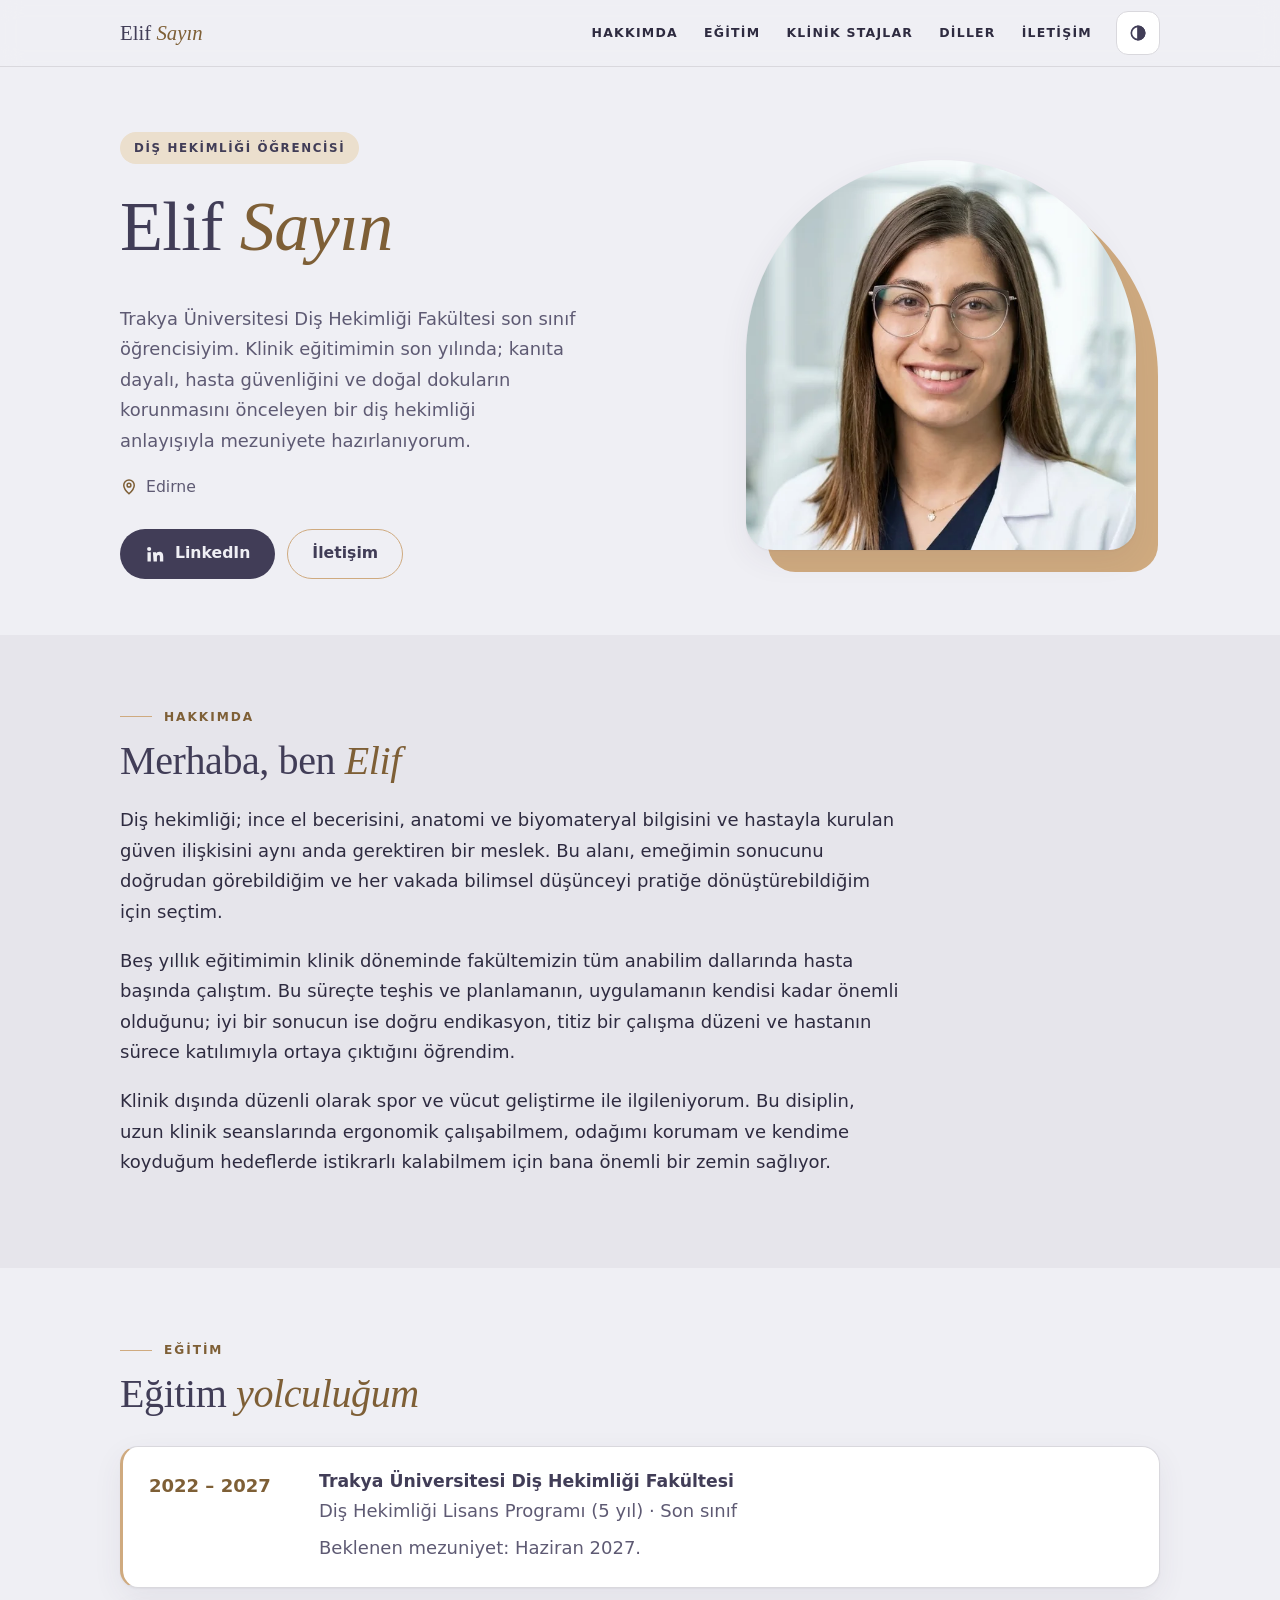
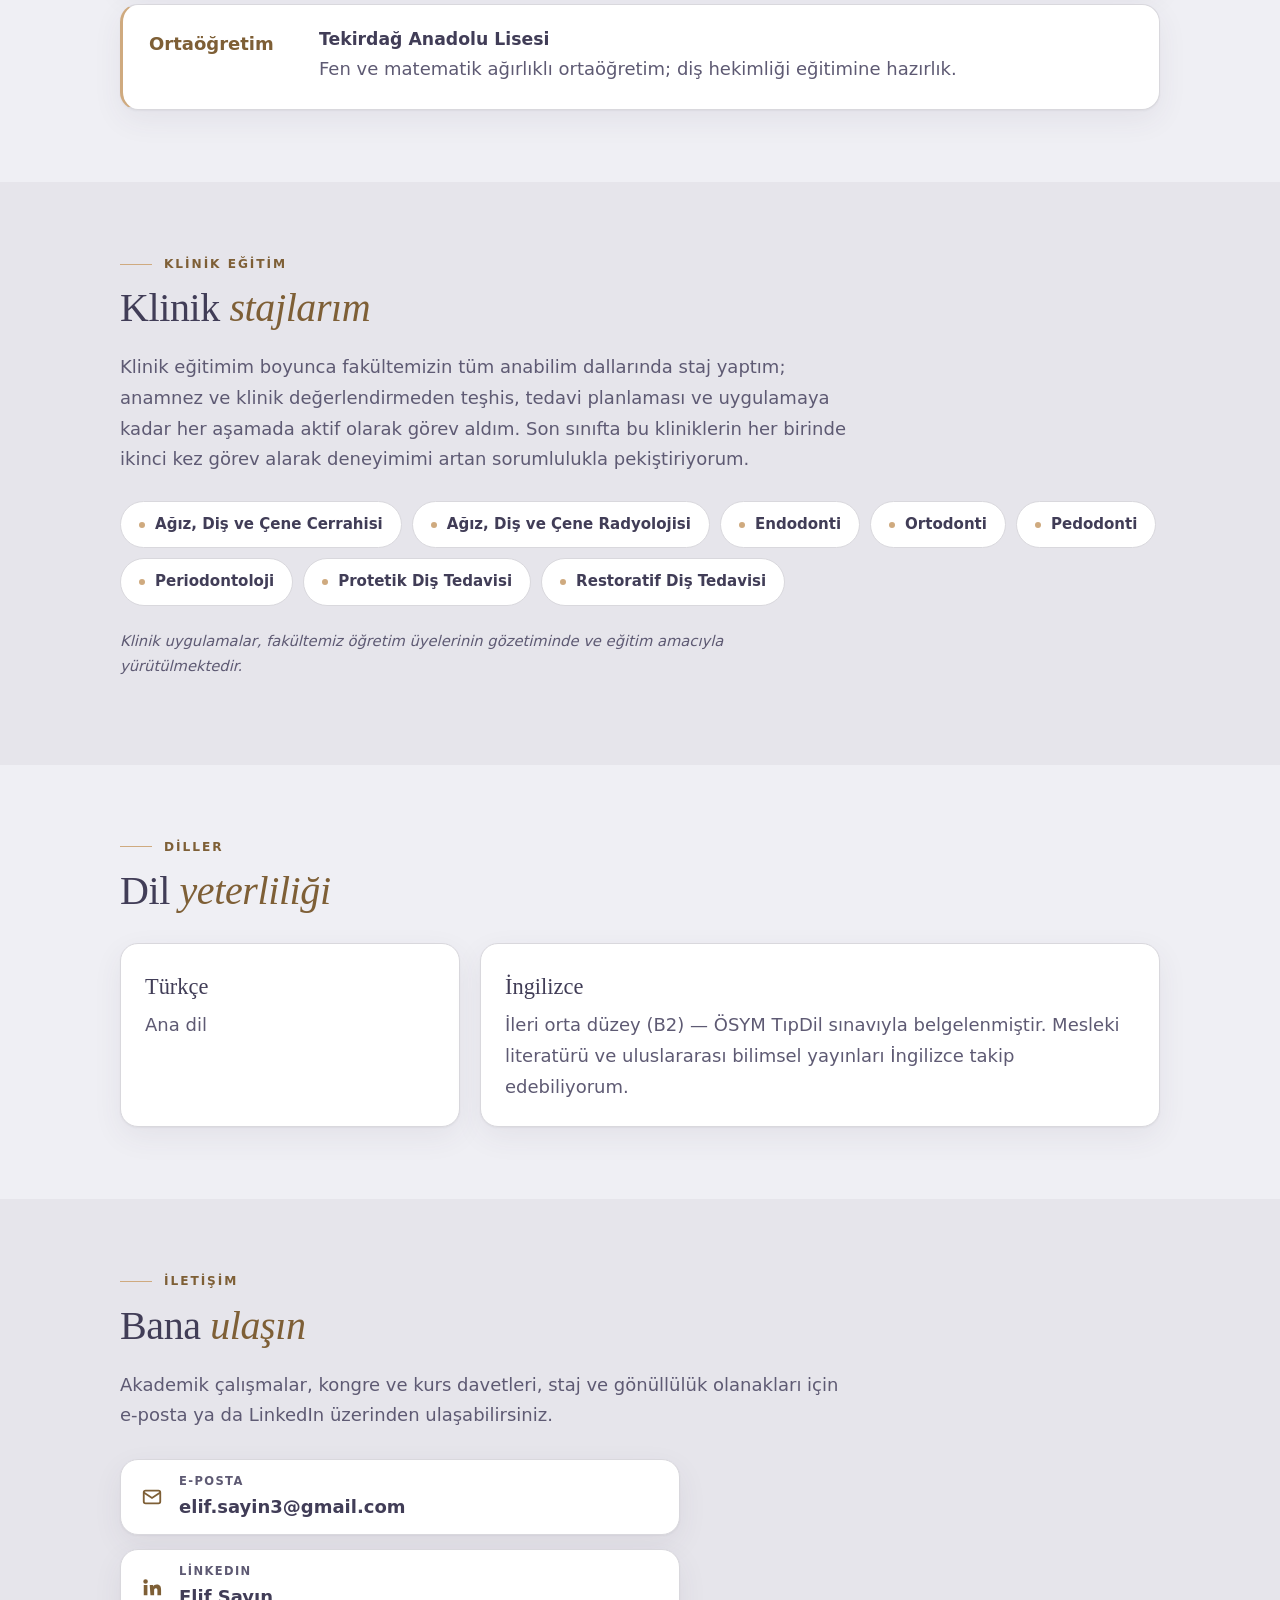
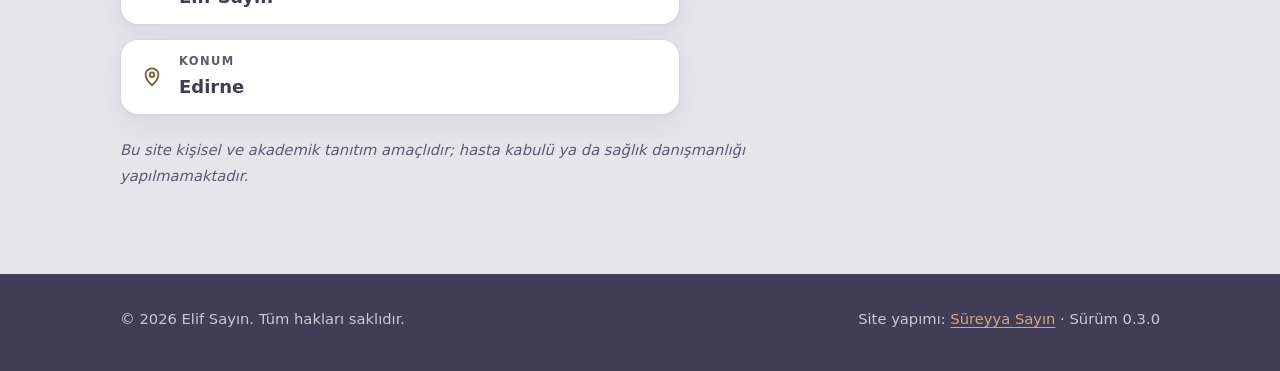
==== docs/index.html @ b2f6e770 "feat: yeni renk kartelası ve zarif tasarım (0.3.0) Altın #CFAA7F, mürdüm lacivert #413D57, açık gri " ====
<!doctype html>
<html lang="tr">
<head>
<meta charset="utf-8">
<meta name="viewport" content="width=device-width, initial-scale=1">
<meta http-equiv="Content-Security-Policy" content="default-src 'self'; img-src 'self'; style-src 'self'; script-src 'self'; base-uri 'self'; form-action 'none'; object-src 'none'">
<meta name="referrer" content="strict-origin-when-cross-origin">
<title>Elif Sayın — Diş Hekimliği Öğrencisi</title>
<meta name="description" content="Elif Sayın — Trakya Üniversitesi Diş Hekimliği Fakültesi son sınıf öğrencisi. Eğitim, klinik stajlar, dil yeterliliği ve iletişim bilgileri.">
<link rel="canonical" href="https://elif-sayin.github.io/">
<meta name="theme-color" content="#413d57">
<link rel="icon" href="favicon.svg" type="image/svg+xml">
<link rel="stylesheet" href="style.css">
<script src="site.js"></script>

<meta property="og:type" content="profile">
<meta property="og:locale" content="tr_TR">
<meta property="og:site_name" content="Elif Sayın">
<meta property="og:title" content="Elif Sayın — Diş Hekimliği Öğrencisi">
<meta property="og:description" content="Trakya Üniversitesi Diş Hekimliği Fakültesi son sınıf öğrencisi. Akademik ve klinik eğitim özgeçmişi.">
<meta property="og:url" content="https://elif-sayin.github.io/">
<meta property="og:image" content="https://elif-sayin.github.io/img/og.jpg">
<meta property="og:image:width" content="1200">
<meta property="og:image:height" content="630">
<meta property="og:image:alt" content="Elif Sayın — Diş Hekimliği Öğrencisi">
<meta name="twitter:card" content="summary_large_image">

<script type="application/ld+json">
{
  "@context": "https://schema.org",
  "@type": "Person",
  "name": "Elif Sayın",
  "description": "Trakya Üniversitesi Diş Hekimliği Fakültesi son sınıf öğrencisi",
  "url": "https://elif-sayin.github.io/",
  "image": "https://elif-sayin.github.io/img/elif.webp",
  "affiliation": { "@type": "CollegeOrUniversity", "name": "Trakya Üniversitesi Diş Hekimliği Fakültesi" },
  "knowsLanguage": ["tr", "en"],
  "sameAs": ["https://www.linkedin.com/in/elif-say%C4%B1n-56b216324/"]
}
</script>
</head>
<body>
<a class="icerige-gec" href="#icerik">İçeriğe geç</a>

<header class="ust">
  <div class="kap">
    <a class="marka" href="#ust">Elif <span>Sayın</span></a>
    <nav aria-label="Ana menü">
      <ul class="menu" id="menu">
        <li><a href="#hakkimda">Hakkımda</a></li>
        <li><a href="#egitim">Eğitim</a></li>
        <li><a href="#klinik">Klinik Stajlar</a></li>
        <li><a href="#diller">Diller</a></li>
        <!-- <li><a href="#notlar">Notlar</a></li>  (ilk not yayınlanınca açılır) -->
        <li><a href="#iletisim">İletişim</a></li>
      </ul>
    </nav>
    <button class="dugme-ikon" type="button" data-tema-dugme aria-label="Açık / koyu tema">
      <svg viewBox="0 0 24 24" fill="none" stroke="currentColor" stroke-width="2" aria-hidden="true"><circle cx="12" cy="12" r="8"/><path d="M12 4a8 8 0 0 1 0 16z" fill="currentColor"/></svg>
    </button>
    <button class="dugme-ikon menu-dugme" type="button" data-menu-dugme aria-controls="menu" aria-expanded="false" aria-label="Menüyü aç">
      <svg viewBox="0 0 24 24" fill="none" stroke="currentColor" stroke-width="2" stroke-linecap="round" aria-hidden="true"><path d="M4 7h16M4 12h16M4 17h16"/></svg>
    </button>
  </div>
</header>

<main id="icerik">

<section class="giris" id="ust" aria-labelledby="ad">
  <div class="kap">
    <div>
      <span class="rozet">Diş Hekimliği Öğrencisi</span>
      <h1 id="ad">Elif <em>Sayın</em></h1>
      <p class="alt">Trakya Üniversitesi Diş Hekimliği Fakültesi son sınıf öğrencisiyim. Klinik eğitimimin son yılında; kanıta dayalı, hasta güvenliğini ve doğal dokuların korunmasını önceleyen bir diş hekimliği anlayışıyla mezuniyete hazırlanıyorum.</p>
      <p class="konum">
        <svg viewBox="0 0 24 24" fill="none" stroke="currentColor" stroke-width="2" aria-hidden="true"><path d="M12 21s-7-6.2-7-11.5a7 7 0 0 1 14 0C19 14.8 12 21 12 21z"/><circle cx="12" cy="9.5" r="2.5"/></svg>
        Edirne
      </p>
      <div class="dugmeler">
        <a class="dugme ana" href="https://www.linkedin.com/in/elif-say%C4%B1n-56b216324/" rel="noopener me">
          <svg viewBox="0 0 24 24" fill="currentColor" aria-hidden="true"><path d="M4.98 3.5a2.5 2.5 0 1 1 0 5 2.5 2.5 0 0 1 0-5zM3 9.75h4V21H3zM9.5 9.75h3.8v1.6h.06c.53-1 1.83-2.05 3.77-2.05 4.03 0 4.77 2.65 4.77 6.1V21h-4v-5c0-1.2-.02-2.73-1.66-2.73-1.67 0-1.93 1.3-1.93 2.64V21h-4z"/></svg>
          LinkedIn
        </a>
        <a class="dugme ikinci" href="#iletisim">İletişim</a>
      </div>
    </div>
    <div class="portre">
      <img src="img/elif.webp" width="640" height="640" alt="Elif Sayın'ın portresi: beyaz önlüklü, gözlüklü, gülümsüyor">
    </div>
  </div>
</section>

<section class="bolum" id="hakkimda" aria-labelledby="hakkimda-baslik">
  <div class="kap metin">
    <p class="ust-yazi">Hakkımda</p>
    <h2 id="hakkimda-baslik">Merhaba, ben <em>Elif</em></h2>
    <p>Diş hekimliği; ince el becerisini, anatomi ve biyomateryal bilgisini ve hastayla kurulan güven ilişkisini aynı anda gerektiren bir meslek. Bu alanı, emeğimin sonucunu doğrudan görebildiğim ve her vakada bilimsel düşünceyi pratiğe dönüştürebildiğim için seçtim.</p>
    <p>Beş yıllık eğitimimin klinik döneminde fakültemizin tüm anabilim dallarında hasta başında çalıştım. Bu süreçte teşhis ve planlamanın, uygulamanın kendisi kadar önemli olduğunu; iyi bir sonucun ise doğru endikasyon, titiz bir çalışma düzeni ve hastanın sürece katılımıyla ortaya çıktığını öğrendim.</p>
    <p>Klinik dışında düzenli olarak spor ve vücut geliştirme ile ilgileniyorum. Bu disiplin, uzun klinik seanslarında ergonomik çalışabilmem, odağımı korumam ve kendime koyduğum hedeflerde istikrarlı kalabilmem için bana önemli bir zemin sağlıyor.</p>
  </div>
</section>

<section class="bolum" id="egitim" aria-labelledby="egitim-baslik">
  <div class="kap">
    <p class="ust-yazi">Eğitim</p>
    <h2 id="egitim-baslik">Eğitim <em>yolculuğum</em></h2>
    <ol class="cizelge">
      <li>
        <span class="yil">2022 – 2027</span>
        <div>
          <h3>Trakya Üniversitesi Diş Hekimliği Fakültesi</h3>
          <p>Diş Hekimliği Lisans Programı (5 yıl) · Son sınıf</p>
          <p>Beklenen mezuniyet: Haziran 2027.</p>
        </div>
      </li>
      <li>
        <span class="yil">Ortaöğretim</span>
        <div>
          <h3>Tekirdağ Anadolu Lisesi</h3>
          <p>Fen ve matematik ağırlıklı ortaöğretim; diş hekimliği eğitimine hazırlık.</p>
        </div>
      </li>
    </ol>
  </div>
</section>

<section class="bolum" id="klinik" aria-labelledby="klinik-baslik">
  <div class="kap">
    <p class="ust-yazi">Klinik Eğitim</p>
    <h2 id="klinik-baslik">Klinik <em>stajlarım</em></h2>
    <p class="aciklama">Klinik eğitimim boyunca fakültemizin tüm anabilim dallarında staj yaptım; anamnez ve klinik değerlendirmeden teşhis, tedavi planlaması ve uygulamaya kadar her aşamada aktif olarak görev aldım. Son sınıfta bu kliniklerin her birinde ikinci kez görev alarak deneyimimi artan sorumlulukla pekiştiriyorum.</p>
    <ul class="etiketler" aria-label="Staj yapılan anabilim dalları">
      <li>Ağız, Diş ve Çene Cerrahisi</li>
      <li>Ağız, Diş ve Çene Radyolojisi</li>
      <li>Endodonti</li>
      <li>Ortodonti</li>
      <li>Pedodonti</li>
      <li>Periodontoloji</li>
      <li>Protetik Diş Tedavisi</li>
      <li>Restoratif Diş Tedavisi</li>
    </ul>
    <p class="not">Klinik uygulamalar, fakültemiz öğretim üyelerinin gözetiminde ve eğitim amacıyla yürütülmektedir.</p>
  </div>
</section>

<section class="bolum" id="diller" aria-labelledby="diller-baslik">
  <div class="kap">
    <p class="ust-yazi">Diller</p>
    <h2 id="diller-baslik">Dil <em>yeterliliği</em></h2>
    <ul class="diller">
      <li class="kart"><strong>Türkçe</strong><span>Ana dil</span></li>
      <li class="kart"><strong>İngilizce</strong><span>İleri orta düzey (B2) — ÖSYM TıpDil sınavıyla belgelenmiştir. Mesleki literatürü ve uluslararası bilimsel yayınları İngilizce takip edebiliyorum.</span></li>
    </ul>
  </div>
</section>

<!--
  GİZLİ BÖLÜMLER (CLAUDE.md m.10 — boş bölüm kuralı). İlk içerik gelince
  yorumdan çıkarılır ve menüye bağlantısı eklenir.

<section class="bolum" id="akademik"> Akademik Çalışmalar (poster, bildiri, makale, proje) </section>
<section class="bolum" id="kongre"> Kongre / Kurs / Sertifikalar </section>
<section class="bolum" id="gonulluluk"> Gönüllülük ve Sosyal Sorumluluk </section>
<section class="bolum" id="oduller"> Ödüller / Burslar </section>
<section class="bolum" id="notlar"> Ağız ve Diş Sağlığı Notları (docs/notlar/) </section>
-->

<section class="bolum" id="iletisim" aria-labelledby="iletisim-baslik">
  <div class="kap">
    <p class="ust-yazi">İletişim</p>
    <h2 id="iletisim-baslik">Bana <em>ulaşın</em></h2>
    <p class="aciklama">Akademik çalışmalar, kongre ve kurs davetleri, staj ve gönüllülük olanakları için e-posta ya da LinkedIn üzerinden ulaşabilirsiniz.</p>
    <ul class="iletisim-liste">
      <li>
        <a href="#iletisim" data-eposta>
          <svg viewBox="0 0 24 24" fill="none" stroke="currentColor" stroke-width="2" aria-hidden="true"><rect x="3" y="5" width="18" height="14" rx="2"/><path d="m3 7 9 6 9-6"/></svg>
          <span><small>E-posta</small><b data-eposta-yazi>elif.sayin3 [at] gmail [nokta] com</b></span>
        </a>
      </li>
      <li>
        <a href="https://www.linkedin.com/in/elif-say%C4%B1n-56b216324/" rel="noopener me">
          <svg viewBox="0 0 24 24" fill="currentColor" aria-hidden="true"><path d="M4.98 3.5a2.5 2.5 0 1 1 0 5 2.5 2.5 0 0 1 0-5zM3 9.75h4V21H3zM9.5 9.75h3.8v1.6h.06c.53-1 1.83-2.05 3.77-2.05 4.03 0 4.77 2.65 4.77 6.1V21h-4v-5c0-1.2-.02-2.73-1.66-2.73-1.67 0-1.93 1.3-1.93 2.64V21h-4z"/></svg>
          <span><small>LinkedIn</small><b>Elif Sayın</b></span>
        </a>
      </li>
      <li>
        <span class="satir">
          <svg viewBox="0 0 24 24" fill="none" stroke="currentColor" stroke-width="2" aria-hidden="true"><path d="M12 21s-7-6.2-7-11.5a7 7 0 0 1 14 0C19 14.8 12 21 12 21z"/><circle cx="12" cy="9.5" r="2.5"/></svg>
          <span><small>Konum</small><b>Edirne</b></span>
        </span>
      </li>
    </ul>
    <p class="not">Bu site kişisel ve akademik tanıtım amaçlıdır; hasta kabulü ya da sağlık danışmanlığı yapılmamaktadır.</p>
  </div>
</section>

</main>

<footer class="alt-bilgi">
  <div class="kap">
    <p>© 2026 Elif Sayın. Tüm hakları saklıdır.</p>
    <p>Site yapımı: <a href="https://sureyyasayin.github.io" rel="noopener">Süreyya Sayın</a> · Sürüm <span data-surum="0.3.0">0.3.0</span></p>
  </div>
</footer>
</body>
</html>
---- docs/style.css ----
/* Elif Sayın — kişisel site. Renkler yalnızca :root token'larından gelir.
   Kartela (Elif, 2026-10-28): #CFAA7F altın · #413D57 mürdüm lacivert ·
   #EFEFF4 açık zemin · #D9D8DD çizgi/gri. #CFAA7F açık zeminde metin
   olarak okunmaz (1.9:1) — yalnızca süs/zemin; altın metin için --gold-ink. */

:root {
  --bg: #efeff4;
  --bg-alt: #e6e5eb;
  --surface: #ffffff;
  --text: #2e2b40;
  --heading: #413d57;
  --muted: #5e5a73;
  --gold: #cfaa7f;
  --gold-ink: #7e5f36;
  --gold-soft: #ebdfcd;
  --btn: #413d57;
  --btn-ink: #efeff4;
  --line: #d9d8dd;
  --footer-bg: #413d57;
  --footer-ink: #efeff4;
  --footer-muted: #c9c7d4;
  --shadow: 0 1px 2px rgba(65, 61, 87, .06), 0 10px 30px rgba(65, 61, 87, .07);
  --radius: 18px;
  --max: 1080px;
  --font: system-ui, -apple-system, "Segoe UI", Roboto, "Helvetica Neue", Arial, sans-serif;
  --serif: "Iowan Old Style", "Palatino Linotype", Palatino, "Book Antiqua", Georgia, serif;
  color-scheme: light;
}

@media (prefers-color-scheme: dark) {
  :root:not([data-theme="light"]) {
    --bg: #1e1c29;
    --bg-alt: #252333;
    --surface: #2a2739;
    --text: #e6e5ee;
    --heading: #efeff4;
    --muted: #b9b7c6;
    --gold: #cfaa7f;
    --gold-ink: #cfaa7f;
    --gold-soft: #3a3344;
    --btn: #cfaa7f;
    --btn-ink: #1e1c29;
    --line: #3a3750;
    --footer-bg: #16141f;
    --footer-ink: #efeff4;
    --footer-muted: #b9b7c6;
    --shadow: none;
    color-scheme: dark;
  }
}

:root[data-theme="dark"] {
  --bg: #1e1c29;
  --bg-alt: #252333;
  --surface: #2a2739;
  --text: #e6e5ee;
  --heading: #efeff4;
  --muted: #b9b7c6;
  --gold: #cfaa7f;
  --gold-ink: #cfaa7f;
  --gold-soft: #3a3344;
  --btn: #cfaa7f;
  --btn-ink: #1e1c29;
  --line: #3a3750;
  --footer-bg: #16141f;
  --footer-ink: #efeff4;
  --footer-muted: #b9b7c6;
  --shadow: none;
  color-scheme: dark;
}

*, *::before, *::after { box-sizing: border-box; }

html { scroll-behavior: smooth; scroll-padding-top: 76px; }

body {
  margin: 0;
  background: var(--bg);
  color: var(--text);
  font-family: var(--font);
  font-size: 18px;
  line-height: 1.7;
  -webkit-text-size-adjust: 100%;
}

img { max-width: 100%; display: block; }

a { color: var(--gold-ink); text-underline-offset: 3px; }
a:hover { text-decoration-thickness: 2px; }

:focus-visible { outline: 3px solid var(--gold); outline-offset: 3px; border-radius: 6px; }

h1, h2, h3 { line-height: 1.2; margin: 0 0 .5em; color: var(--heading); }
h1, h2 { font-family: var(--serif); font-weight: 500; letter-spacing: -.01em; }
h1 em, h2 em { font-style: italic; color: var(--gold-ink); }
h2 { font-size: clamp(1.75rem, 1.25rem + 1.8vw, 2.5rem); }
h3 { font-size: 1.08rem; font-weight: 650; }
p { margin: 0 0 1em; }

.icerige-gec {
  position: absolute; left: 16px; top: -60px; z-index: 100;
  background: var(--btn); color: var(--btn-ink);
  padding: 10px 16px; border-radius: 8px; font-weight: 600;
}
.icerige-gec:focus { top: 12px; }

.kap { width: 100%; max-width: var(--max); margin: 0 auto; padding: 0 20px; }

/* Üst bar */
.ust {
  position: sticky; top: 0; z-index: 50;
  background: color-mix(in srgb, var(--bg) 88%, transparent);
  backdrop-filter: saturate(1.4) blur(10px);
  -webkit-backdrop-filter: saturate(1.4) blur(10px);
  border-bottom: 1px solid var(--line);
}
.ust .kap { display: flex; align-items: center; gap: 12px; min-height: 66px; }
.marka {
  font-family: var(--serif); font-size: 1.3rem; color: var(--heading);
  text-decoration: none; margin-right: auto;
}
.marka span { font-style: italic; color: var(--gold-ink); }

.menu { display: flex; gap: 2px; list-style: none; margin: 0; padding: 0; }
.menu a {
  display: block; padding: 10px 12px; border-radius: 10px;
  color: var(--text); text-decoration: none; font-size: .78rem;
  font-weight: 600; letter-spacing: .1em; text-transform: uppercase;
}
.menu a:hover { color: var(--gold-ink); }

.dugme-ikon {
  inline-size: 44px; block-size: 44px; display: grid; place-items: center;
  border: 1px solid var(--line); background: var(--surface); color: var(--heading);
  border-radius: 12px; cursor: pointer; font: inherit;
}
.dugme-ikon svg { width: 20px; height: 20px; }
.menu-dugme { display: none; }

@media (max-width: 820px) {
  .menu-dugme { display: grid; }
  .menu {
    display: none; position: absolute; left: 0; right: 0; top: 100%;
    flex-direction: column; padding: 8px 16px 16px;
    background: var(--bg); border-bottom: 1px solid var(--line);
  }
  .menu.acik { display: flex; }
  .menu a { padding: 14px 12px; font-size: .9rem; }
}

/* Giriş */
.giris { padding: 64px 0 56px; }
.giris .kap { display: grid; grid-template-columns: 1.25fr 1fr; gap: 56px; align-items: center; }
.rozet {
  display: inline-block; padding: 6px 14px; border-radius: 999px;
  background: var(--gold-soft); color: var(--heading); font-weight: 700;
  font-size: .74rem; letter-spacing: .14em; text-transform: uppercase;
  margin-bottom: 20px;
}
.giris h1 { font-size: clamp(2.6rem, 1.7rem + 4vw, 4.4rem); }
.giris .alt { color: var(--muted); font-size: 1.12rem; max-width: 40ch; }
.konum { color: var(--muted); display: flex; align-items: center; gap: 8px; font-size: .98rem; margin-bottom: 28px; }
.konum svg { width: 18px; height: 18px; flex: none; color: var(--gold-ink); }

.dugmeler { display: flex; flex-wrap: wrap; gap: 12px; }
.dugme {
  display: inline-flex; align-items: center; gap: 10px; min-height: 50px;
  padding: 0 24px; border-radius: 999px; font-weight: 600; text-decoration: none;
  font-size: .98rem; border: 1px solid transparent;
}
.dugme svg { width: 20px; height: 20px; }
.dugme.ana { background: var(--btn); color: var(--btn-ink); }
.dugme.ikinci { color: var(--heading); border-color: var(--gold); background: transparent; }
.dugme:hover { filter: brightness(1.08); }

.portre { position: relative; justify-self: center; width: min(100%, 390px); }
.portre::before {
  content: ""; position: absolute; inset: 22px -22px -22px 22px;
  border-radius: 200px 200px 28px 28px; background: var(--gold);
}
.portre img {
  position: relative; width: 100%; height: auto; aspect-ratio: 1; object-fit: cover;
  border-radius: 200px 200px 28px 28px; box-shadow: var(--shadow);
}

@media (max-width: 820px) {
  .giris { padding: 32px 0 32px; }
  .giris .kap { grid-template-columns: 1fr; gap: 32px; }
  .portre { width: min(58%, 240px); order: -1; justify-self: start; }
  .portre::before { inset: 12px -12px -12px 12px; }
}

/* Bölümler */
.bolum { padding: 72px 0; }
.bolum:nth-of-type(even) { background: var(--bg-alt); }
.ust-yazi {
  display: flex; align-items: center; gap: 12px;
  color: var(--gold-ink); font-weight: 700; font-size: .76rem;
  letter-spacing: .16em; text-transform: uppercase; margin-bottom: 10px;
}
.ust-yazi::before { content: ""; width: 32px; height: 1px; background: var(--gold); }
.bolum .aciklama { color: var(--muted); max-width: 64ch; }
.metin p:not(.ust-yazi) { max-width: 68ch; }
@media (max-width: 820px) { .bolum { padding: 56px 0; } }

.kart {
  background: var(--surface); border: 1px solid var(--line); border-radius: var(--radius);
  padding: 24px; box-shadow: var(--shadow);
}

/* Etiket listesi (anabilim dalları) */
.etiketler { list-style: none; padding: 0; margin: 26px 0 0; display: flex; flex-wrap: wrap; gap: 10px; }
.etiketler li {
  display: inline-flex; align-items: center; gap: 10px;
  padding: 10px 18px; border-radius: 999px; background: var(--surface);
  border: 1px solid var(--line); color: var(--heading); font-weight: 600; font-size: .94rem;
}
.etiketler li::before { content: ""; width: 6px; height: 6px; border-radius: 50%; background: var(--gold); }
.not { margin-top: 22px; color: var(--muted); font-size: .92rem; font-style: italic; max-width: 68ch; }

/* Zaman çizelgesi */
.cizelge { list-style: none; margin: 28px 0 0; padding: 0; display: grid; gap: 16px; }
.cizelge li {
  display: grid; grid-template-columns: 150px 1fr; gap: 20px;
  background: var(--surface); border: 1px solid var(--line); border-left: 3px solid var(--gold);
  border-radius: var(--radius); padding: 24px 26px; box-shadow: var(--shadow);
}
.cizelge .yil { color: var(--gold-ink); font-weight: 700; font-variant-numeric: tabular-nums; }
.cizelge h3 { margin-bottom: 4px; }
.cizelge p { margin: 0; color: var(--muted); }
.cizelge p + p { margin-top: 6px; }
@media (max-width: 600px) { .cizelge li { grid-template-columns: 1fr; gap: 4px; } }

/* Diller */
.diller { list-style: none; padding: 0; margin: 28px 0 0; display: grid; grid-template-columns: 1fr 2fr; gap: 20px; }
.diller strong { display: block; font-family: var(--serif); font-weight: 500; font-size: 1.4rem; color: var(--heading); margin-bottom: 4px; }
.diller span { color: var(--muted); }
@media (max-width: 700px) { .diller { grid-template-columns: 1fr; } }

/* İletişim */
.iletisim-liste { list-style: none; padding: 0; margin: 28px 0 0; display: grid; gap: 14px; max-width: 560px; }
.iletisim-liste a, .iletisim-liste .satir {
  display: flex; align-items: center; gap: 16px; min-height: 64px; padding: 12px 20px;
  background: var(--surface); border: 1px solid var(--line); border-radius: var(--radius);
  color: var(--text); text-decoration: none; box-shadow: var(--shadow);
}
.iletisim-liste a:hover { border-color: var(--gold); }
.iletisim-liste svg { width: 22px; height: 22px; color: var(--gold-ink); flex: none; }
.iletisim-liste small {
  display: block; color: var(--muted); font-size: .72rem; font-weight: 700;
  letter-spacing: .12em; text-transform: uppercase;
}
.iletisim-liste b { font-weight: 600; color: var(--heading); word-break: break-word; }

/* Altbilgi */
.alt-bilgi { background: var(--footer-bg); color: var(--footer-muted); padding: 32px 0 40px; font-size: .92rem; }
.alt-bilgi .kap { display: flex; flex-wrap: wrap; gap: 8px 24px; justify-content: space-between; }
.alt-bilgi p { margin: 0; }
.alt-bilgi a { color: var(--gold); }

/* 404 */
.bulunamadi { min-height: 70vh; display: grid; place-items: center; text-align: center; padding: 40px 20px; }

@media (prefers-reduced-motion: reduce) {
  html { scroll-behavior: auto; }
  * { transition: none !important; animation: none !important; }
}
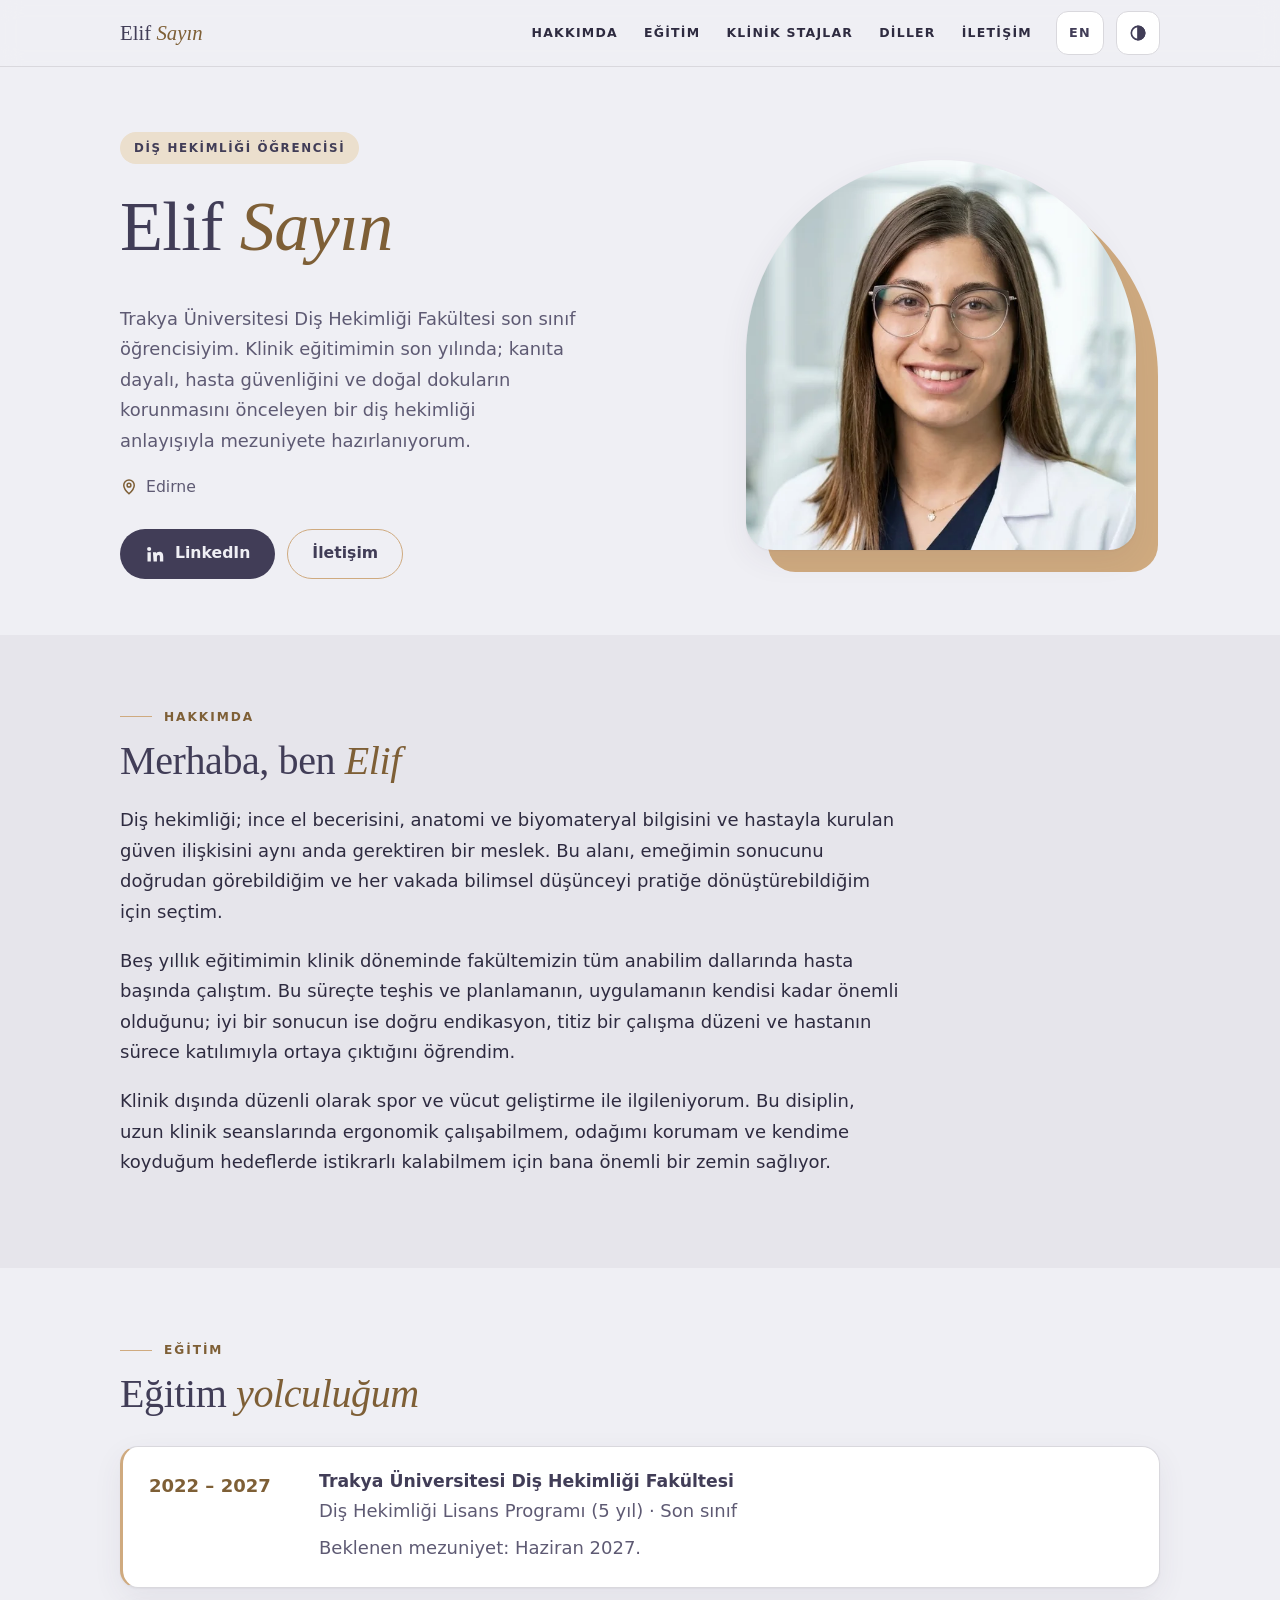
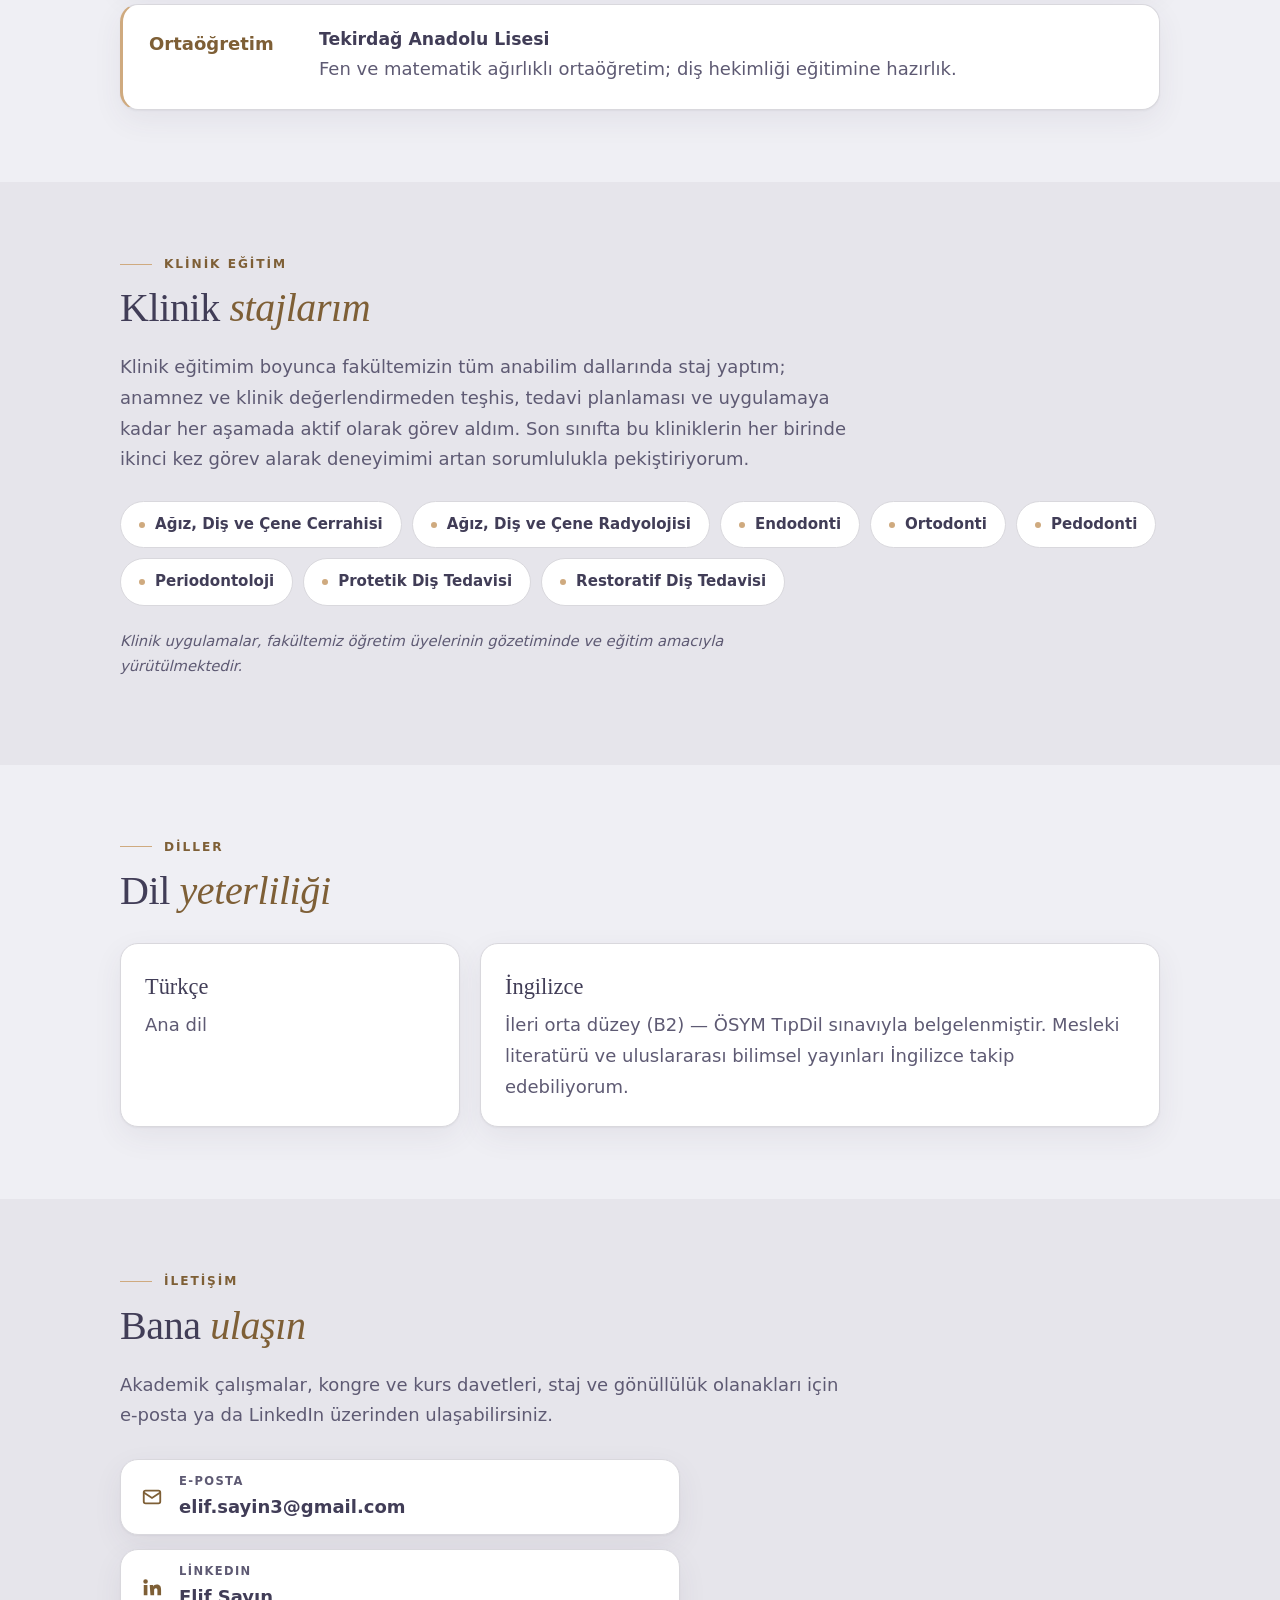
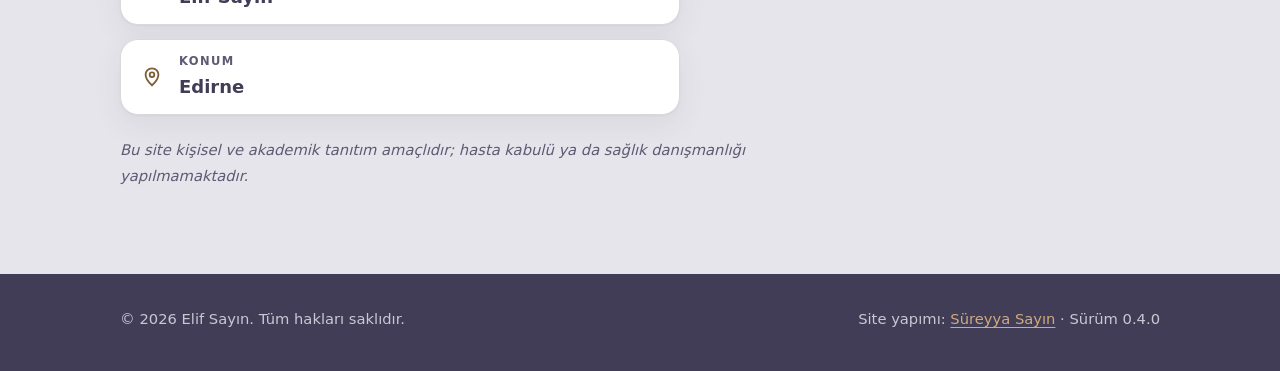
==== commit dba1528a: "feat: sitenin İngilizce sürümü eklendi (0.4.0) docs/en/ altında tüm bölümler akademik İngilizceyle; " ====
--- a/docs/index.html
+++ b/docs/index.html
@@ -8,6 +8,9 @@
 <title>Elif Sayın — Diş Hekimliği Öğrencisi</title>
 <meta name="description" content="Elif Sayın — Trakya Üniversitesi Diş Hekimliği Fakültesi son sınıf öğrencisi. Eğitim, klinik stajlar, dil yeterliliği ve iletişim bilgileri.">
 <link rel="canonical" href="https://elif-sayin.github.io/">
+<link rel="alternate" hreflang="tr" href="https://elif-sayin.github.io/">
+<link rel="alternate" hreflang="en" href="https://elif-sayin.github.io/en/">
+<link rel="alternate" hreflang="x-default" href="https://elif-sayin.github.io/">
 <meta name="theme-color" content="#413d57">
 <link rel="icon" href="favicon.svg" type="image/svg+xml">
 <link rel="stylesheet" href="style.css">
@@ -15,6 +18,7 @@
 
 <meta property="og:type" content="profile">
 <meta property="og:locale" content="tr_TR">
+<meta property="og:locale:alternate" content="en_GB">
 <meta property="og:site_name" content="Elif Sayın">
 <meta property="og:title" content="Elif Sayın — Diş Hekimliği Öğrencisi">
 <meta property="og:description" content="Trakya Üniversitesi Diş Hekimliği Fakültesi son sınıf öğrencisi. Akademik ve klinik eğitim özgeçmişi.">
@@ -55,6 +59,7 @@
         <li><a href="#iletisim">İletişim</a></li>
       </ul>
     </nav>
+    <a class="dil" href="en/" hreflang="en" lang="en" aria-label="English version">EN</a>
     <button class="dugme-ikon" type="button" data-tema-dugme aria-label="Açık / koyu tema">
       <svg viewBox="0 0 24 24" fill="none" stroke="currentColor" stroke-width="2" aria-hidden="true"><circle cx="12" cy="12" r="8"/><path d="M12 4a8 8 0 0 1 0 16z" fill="currentColor"/></svg>
     </button>
@@ -199,7 +204,7 @@
 <footer class="alt-bilgi">
   <div class="kap">
     <p>© 2026 Elif Sayın. Tüm hakları saklıdır.</p>
-    <p>Site yapımı: <a href="https://sureyyasayin.github.io" rel="noopener">Süreyya Sayın</a> · Sürüm <span data-surum="0.3.0">0.3.0</span></p>
+    <p>Site yapımı: <a href="https://sureyyasayin.github.io" rel="noopener">Süreyya Sayın</a> · Sürüm <span data-surum="0.4.0">0.4.0</span></p>
   </div>
 </footer>
 </body>
--- a/docs/style.css
+++ b/docs/style.css
@@ -137,6 +137,13 @@
 .dugme-ikon svg { width: 20px; height: 20px; }
 .menu-dugme { display: none; }
 
+.dil {
+  min-height: 44px; min-width: 44px; display: grid; place-items: center; padding: 0 12px;
+  border: 1px solid var(--line); border-radius: 12px; background: var(--surface);
+  color: var(--heading); text-decoration: none; font-weight: 700; font-size: .8rem; letter-spacing: .1em;
+}
+.dil:hover { border-color: var(--gold); color: var(--gold-ink); }
+
 @media (max-width: 820px) {
   .menu-dugme { display: grid; }
   .menu {
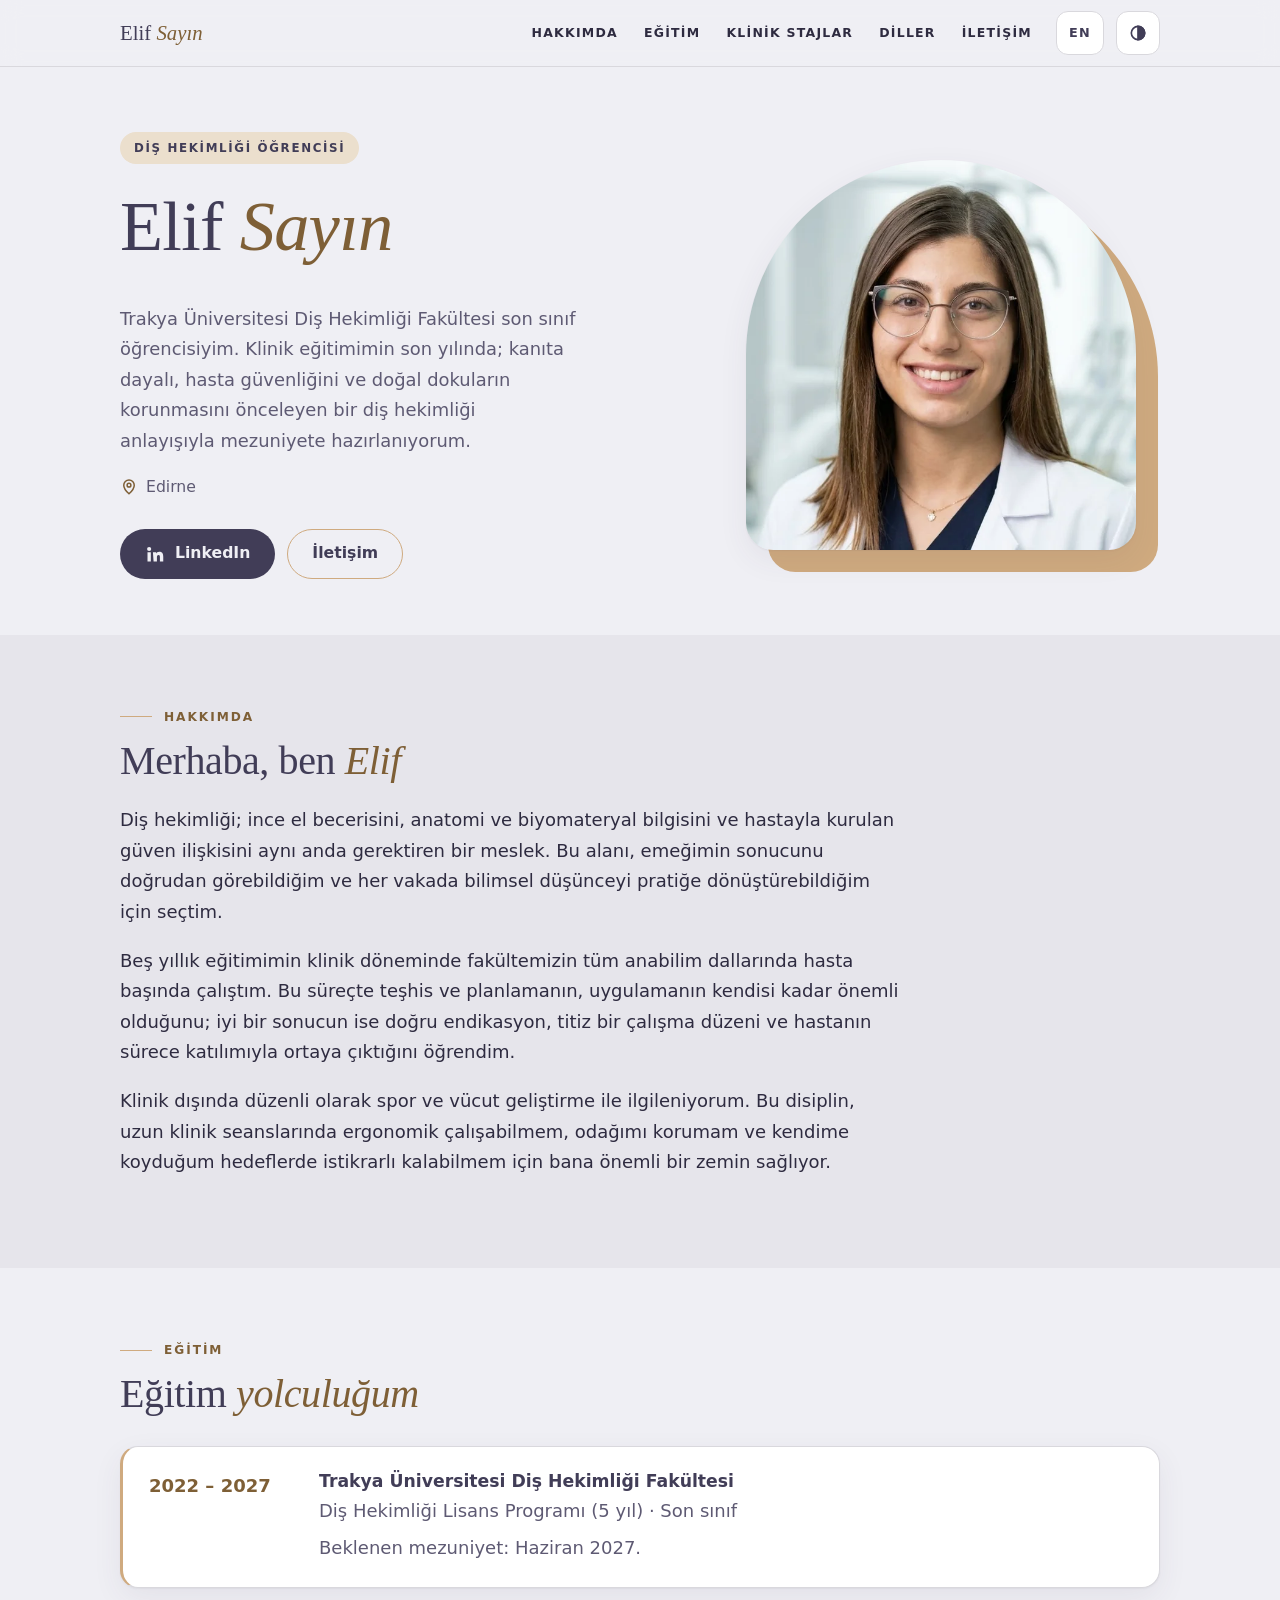
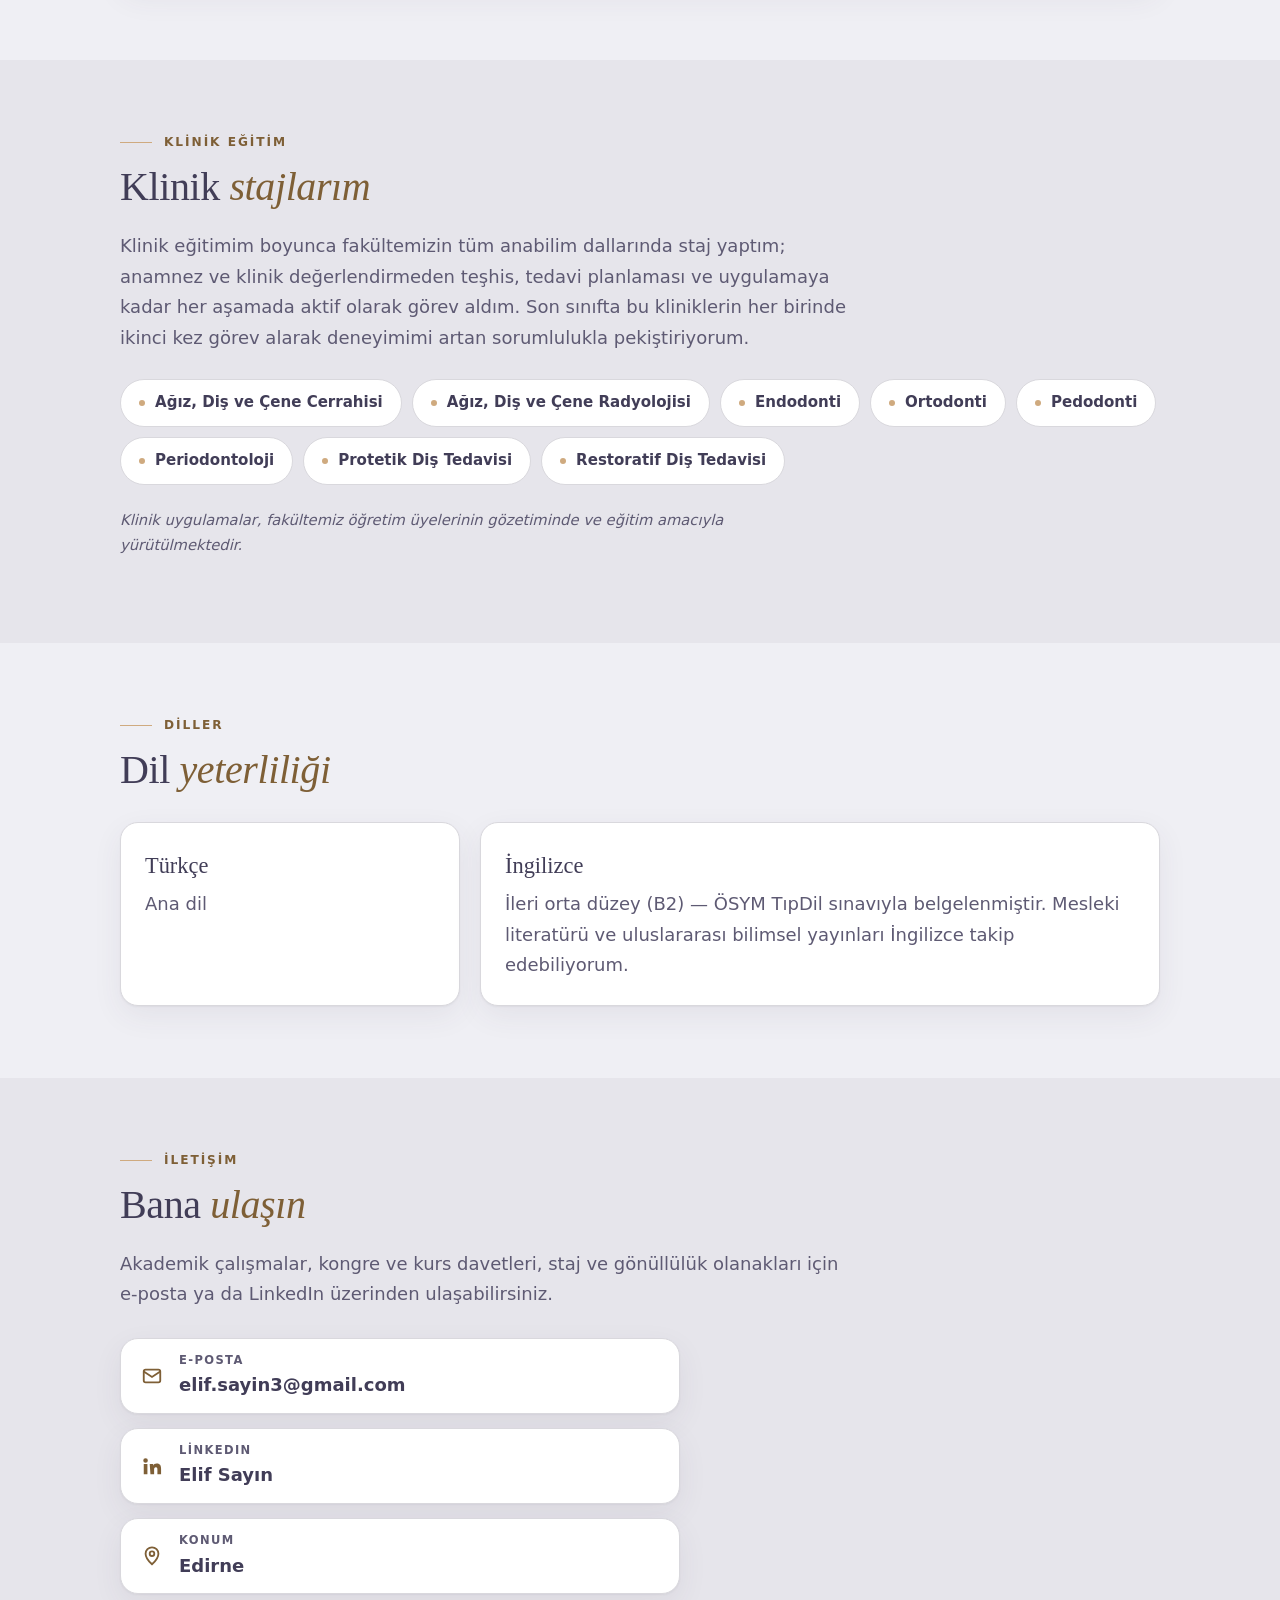
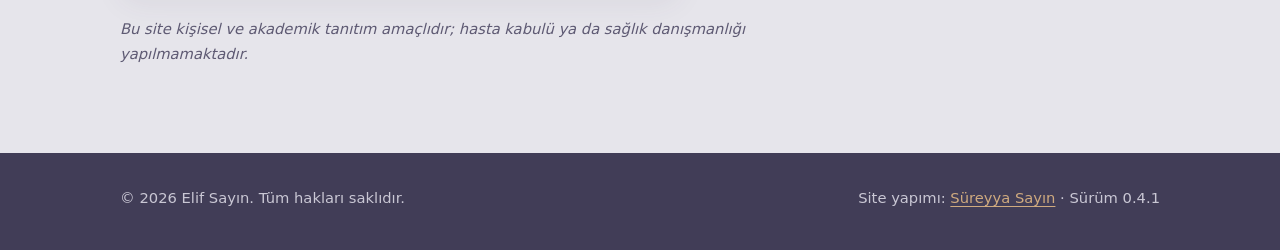
==== commit ee5d397d: "fix: eğitim bölümünden ortaöğretim kaldırıldı (0.4.1) Co-Authored-By: Claude Opus 5.5 <noreply@anthr" ====
--- a/docs/index.html
+++ b/docs/index.html
@@ -118,13 +118,6 @@
           <p>Beklenen mezuniyet: Haziran 2027.</p>
         </div>
       </li>
-      <li>
-        <span class="yil">Ortaöğretim</span>
-        <div>
-          <h3>Tekirdağ Anadolu Lisesi</h3>
-          <p>Fen ve matematik ağırlıklı ortaöğretim; diş hekimliği eğitimine hazırlık.</p>
-        </div>
-      </li>
     </ol>
   </div>
 </section>
@@ -204,7 +197,7 @@
 <footer class="alt-bilgi">
   <div class="kap">
     <p>© 2026 Elif Sayın. Tüm hakları saklıdır.</p>
-    <p>Site yapımı: <a href="https://sureyyasayin.github.io" rel="noopener">Süreyya Sayın</a> · Sürüm <span data-surum="0.4.0">0.4.0</span></p>
+    <p>Site yapımı: <a href="https://sureyyasayin.github.io" rel="noopener">Süreyya Sayın</a> · Sürüm <span data-surum="0.4.1">0.4.1</span></p>
   </div>
 </footer>
 </body>
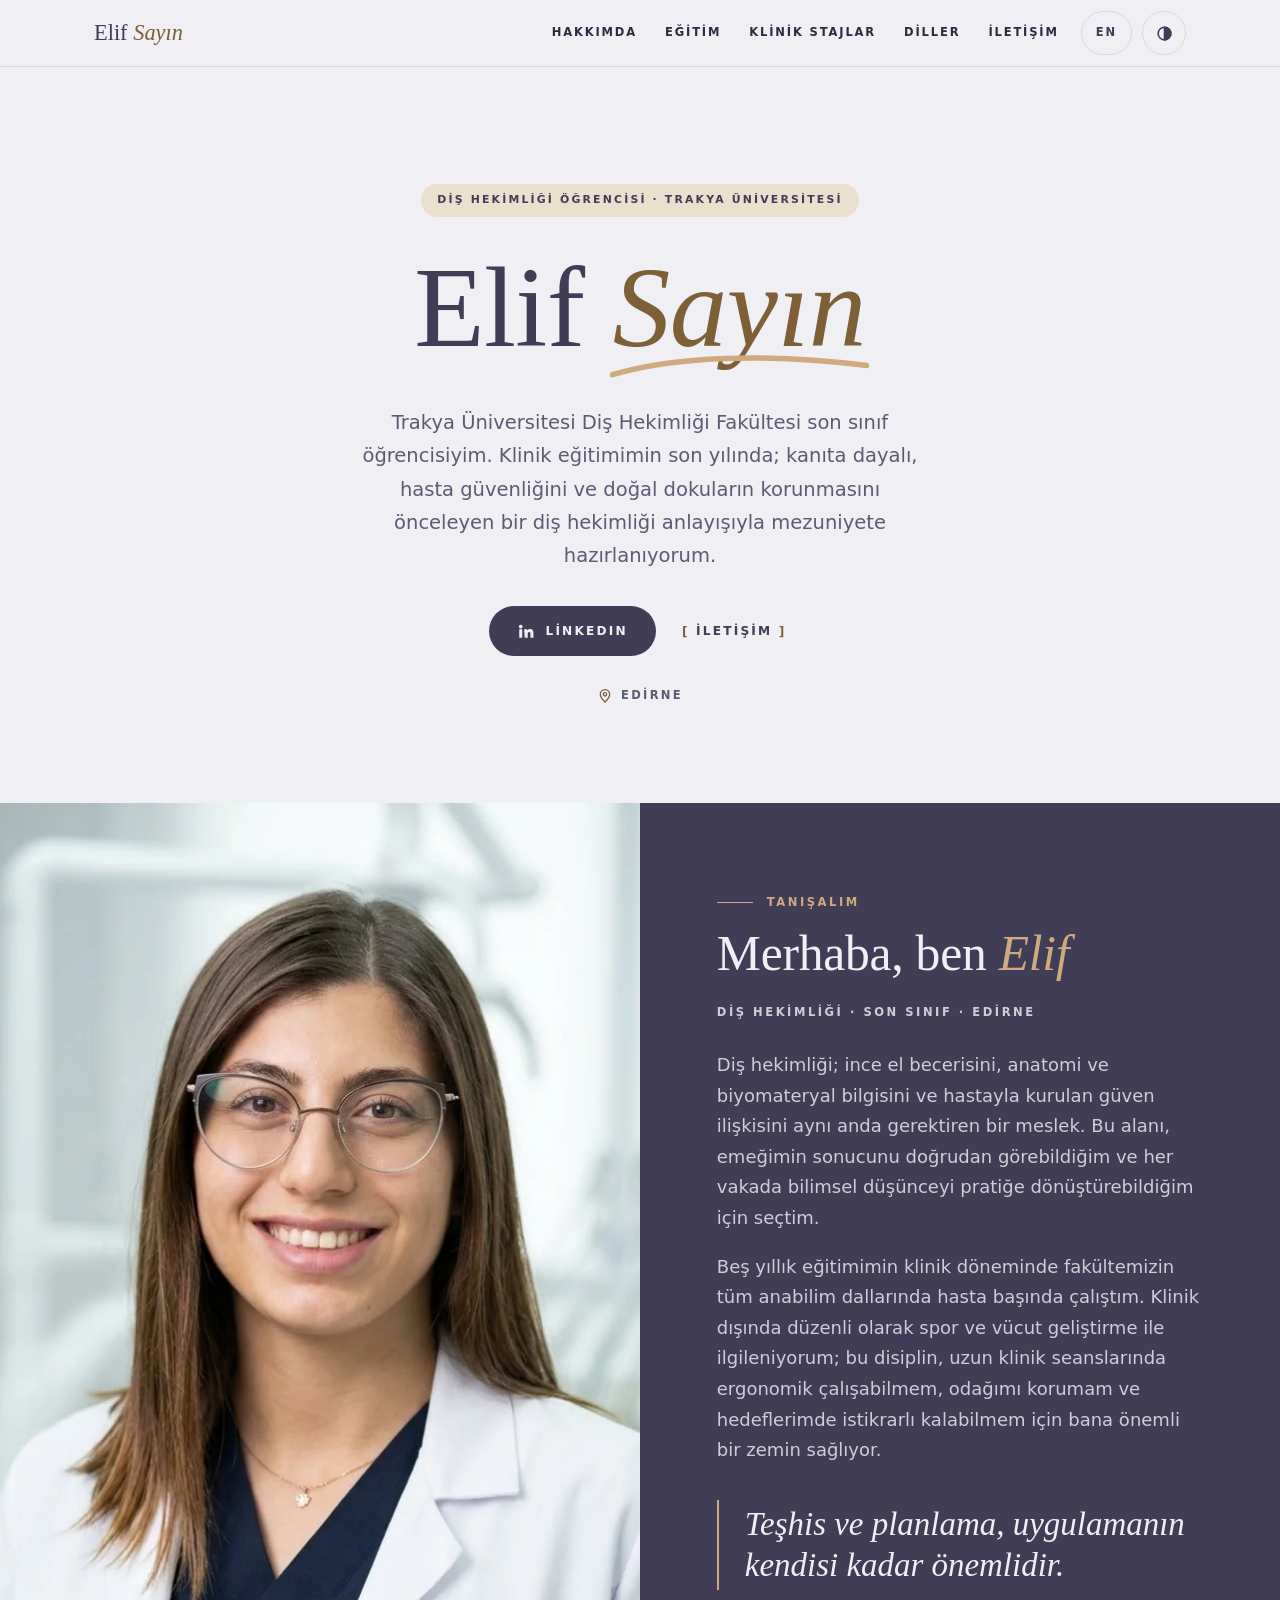
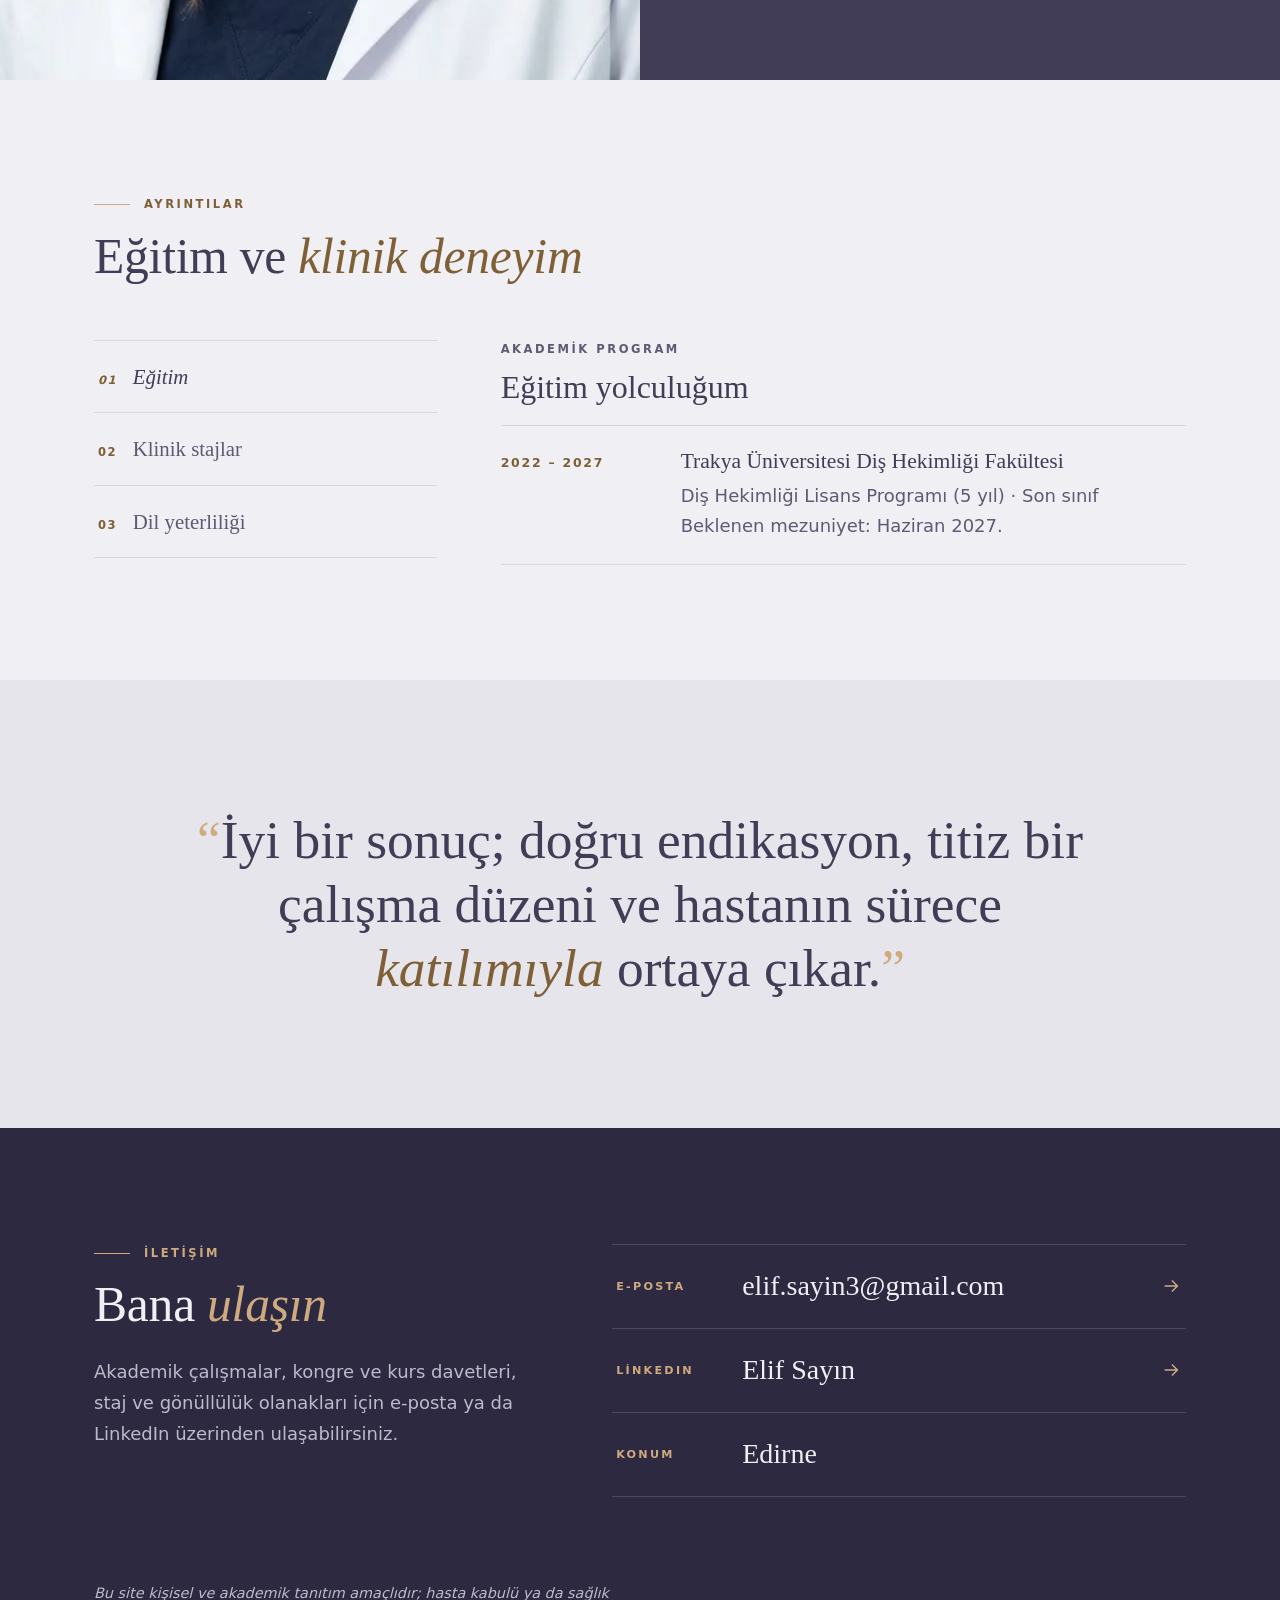
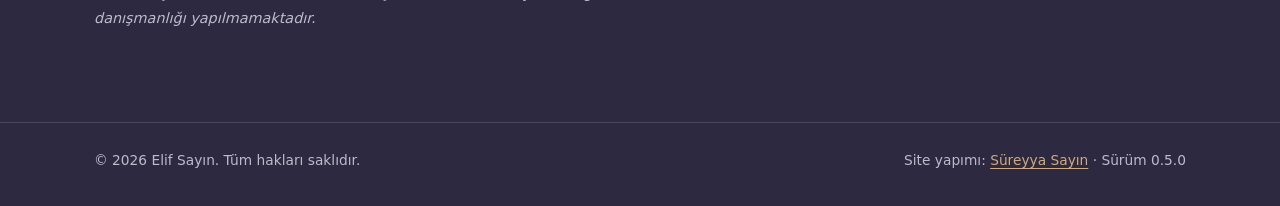
==== commit b9fdff30: "feat: örnek sitelerin diline göre yeni tasarım (0.5.0) Ortalanmış Didone başlık ve altın kavis, foto" ====
--- a/docs/index.html
+++ b/docs/index.html
@@ -73,82 +73,105 @@
 
 <section class="giris" id="ust" aria-labelledby="ad">
   <div class="kap">
-    <div>
-      <span class="rozet">Diş Hekimliği Öğrencisi</span>
-      <h1 id="ad">Elif <em>Sayın</em></h1>
-      <p class="alt">Trakya Üniversitesi Diş Hekimliği Fakültesi son sınıf öğrencisiyim. Klinik eğitimimin son yılında; kanıta dayalı, hasta güvenliğini ve doğal dokuların korunmasını önceleyen bir diş hekimliği anlayışıyla mezuniyete hazırlanıyorum.</p>
-      <p class="konum">
-        <svg viewBox="0 0 24 24" fill="none" stroke="currentColor" stroke-width="2" aria-hidden="true"><path d="M12 21s-7-6.2-7-11.5a7 7 0 0 1 14 0C19 14.8 12 21 12 21z"/><circle cx="12" cy="9.5" r="2.5"/></svg>
-        Edirne
-      </p>
-      <div class="dugmeler">
-        <a class="dugme ana" href="https://www.linkedin.com/in/elif-say%C4%B1n-56b216324/" rel="noopener me">
-          <svg viewBox="0 0 24 24" fill="currentColor" aria-hidden="true"><path d="M4.98 3.5a2.5 2.5 0 1 1 0 5 2.5 2.5 0 0 1 0-5zM3 9.75h4V21H3zM9.5 9.75h3.8v1.6h.06c.53-1 1.83-2.05 3.77-2.05 4.03 0 4.77 2.65 4.77 6.1V21h-4v-5c0-1.2-.02-2.73-1.66-2.73-1.67 0-1.93 1.3-1.93 2.64V21h-4z"/></svg>
-          LinkedIn
-        </a>
-        <a class="dugme ikinci" href="#iletisim">İletişim</a>
+    <span class="rozet">Diş Hekimliği Öğrencisi · Trakya Üniversitesi</span>
+    <h1 id="ad">Elif <em class="kavis">Sayın<svg viewBox="0 0 200 20" preserveAspectRatio="none" aria-hidden="true"><path d="M3 14 C 50 4, 120 2, 197 9" fill="none" stroke="currentColor" stroke-width="3" stroke-linecap="round"/></svg></em></h1>
+    <p class="alt">Trakya Üniversitesi Diş Hekimliği Fakültesi son sınıf öğrencisiyim. Klinik eğitimimin son yılında; kanıta dayalı, hasta güvenliğini ve doğal dokuların korunmasını önceleyen bir diş hekimliği anlayışıyla mezuniyete hazırlanıyorum.</p>
+    <div class="dugmeler">
+      <a class="dugme" href="https://www.linkedin.com/in/elif-say%C4%B1n-56b216324/" rel="noopener me">
+        <svg viewBox="0 0 24 24" fill="currentColor" aria-hidden="true"><path d="M4.98 3.5a2.5 2.5 0 1 1 0 5 2.5 2.5 0 0 1 0-5zM3 9.75h4V21H3zM9.5 9.75h3.8v1.6h.06c.53-1 1.83-2.05 3.77-2.05 4.03 0 4.77 2.65 4.77 6.1V21h-4v-5c0-1.2-.02-2.73-1.66-2.73-1.67 0-1.93 1.3-1.93 2.64V21h-4z"/></svg>
+        LinkedIn
+      </a>
+      <a class="koseli" href="#iletisim">İletişim</a>
+    </div>
+    <p class="konum">
+      <svg viewBox="0 0 24 24" fill="none" stroke="currentColor" stroke-width="2" aria-hidden="true"><path d="M12 21s-7-6.2-7-11.5a7 7 0 0 1 14 0C19 14.8 12 21 12 21z"/><circle cx="12" cy="9.5" r="2.5"/></svg>
+      Edirne
+    </p>
+  </div>
+</section>
+
+<section class="tanisma" id="hakkimda" aria-labelledby="hakkimda-baslik">
+  <div class="tanisma-foto">
+    <img src="img/elif-buyuk.webp" width="880" height="880" alt="Elif Sayın'ın portresi: beyaz önlüklü, gözlüklü, gülümsüyor" loading="lazy">
+  </div>
+  <div class="tanisma-panel">
+    <p class="ust-yazi">Tanışalım</p>
+    <h2 id="hakkimda-baslik">Merhaba, ben <em>Elif</em></h2>
+    <p class="kimlik">Diş Hekimliği · Son Sınıf · Edirne</p>
+    <p>Diş hekimliği; ince el becerisini, anatomi ve biyomateryal bilgisini ve hastayla kurulan güven ilişkisini aynı anda gerektiren bir meslek. Bu alanı, emeğimin sonucunu doğrudan görebildiğim ve her vakada bilimsel düşünceyi pratiğe dönüştürebildiğim için seçtim.</p>
+    <p>Beş yıllık eğitimimin klinik döneminde fakültemizin tüm anabilim dallarında hasta başında çalıştım. Klinik dışında düzenli olarak spor ve vücut geliştirme ile ilgileniyorum; bu disiplin, uzun klinik seanslarında ergonomik çalışabilmem, odağımı korumam ve hedeflerimde istikrarlı kalabilmem için bana önemli bir zemin sağlıyor.</p>
+    <blockquote class="alinti"><p>Teşhis ve planlama, uygulamanın kendisi kadar önemlidir.</p></blockquote>
+  </div>
+</section>
+
+<section class="bolum" id="ayrintilar" aria-labelledby="ayrintilar-baslik">
+  <div class="kap">
+    <div class="bolum-bas">
+      <p class="ust-yazi">Ayrıntılar</p>
+      <h2 id="ayrintilar-baslik">Eğitim ve <em>klinik deneyim</em></h2>
+    </div>
+    <div class="sekmeler" data-sekmeler>
+      <div class="sekme-liste" aria-label="Ayrıntı başlıkları">
+        <a class="sekme" href="#egitim" data-sekme="egitim"><span>01</span>Eğitim</a>
+        <a class="sekme" href="#klinik" data-sekme="klinik"><span>02</span>Klinik stajlar</a>
+        <a class="sekme" href="#diller" data-sekme="diller"><span>03</span>Dil yeterliliği</a>
       </div>
-    </div>
-    <div class="portre">
-      <img src="img/elif.webp" width="640" height="640" alt="Elif Sayın'ın portresi: beyaz önlüklü, gözlüklü, gülümsüyor">
-    </div>
-  </div>
-</section>
-
-<section class="bolum" id="hakkimda" aria-labelledby="hakkimda-baslik">
-  <div class="kap metin">
-    <p class="ust-yazi">Hakkımda</p>
-    <h2 id="hakkimda-baslik">Merhaba, ben <em>Elif</em></h2>
-    <p>Diş hekimliği; ince el becerisini, anatomi ve biyomateryal bilgisini ve hastayla kurulan güven ilişkisini aynı anda gerektiren bir meslek. Bu alanı, emeğimin sonucunu doğrudan görebildiğim ve her vakada bilimsel düşünceyi pratiğe dönüştürebildiğim için seçtim.</p>
-    <p>Beş yıllık eğitimimin klinik döneminde fakültemizin tüm anabilim dallarında hasta başında çalıştım. Bu süreçte teşhis ve planlamanın, uygulamanın kendisi kadar önemli olduğunu; iyi bir sonucun ise doğru endikasyon, titiz bir çalışma düzeni ve hastanın sürece katılımıyla ortaya çıktığını öğrendim.</p>
-    <p>Klinik dışında düzenli olarak spor ve vücut geliştirme ile ilgileniyorum. Bu disiplin, uzun klinik seanslarında ergonomik çalışabilmem, odağımı korumam ve kendime koyduğum hedeflerde istikrarlı kalabilmem için bana önemli bir zemin sağlıyor.</p>
-  </div>
-</section>
-
-<section class="bolum" id="egitim" aria-labelledby="egitim-baslik">
-  <div class="kap">
-    <p class="ust-yazi">Eğitim</p>
-    <h2 id="egitim-baslik">Eğitim <em>yolculuğum</em></h2>
-    <ol class="cizelge">
-      <li>
-        <span class="yil">2022 – 2027</span>
-        <div>
-          <h3>Trakya Üniversitesi Diş Hekimliği Fakültesi</h3>
-          <p>Diş Hekimliği Lisans Programı (5 yıl) · Son sınıf</p>
-          <p>Beklenen mezuniyet: Haziran 2027.</p>
-        </div>
-      </li>
-    </ol>
-  </div>
-</section>
-
-<section class="bolum" id="klinik" aria-labelledby="klinik-baslik">
-  <div class="kap">
-    <p class="ust-yazi">Klinik Eğitim</p>
-    <h2 id="klinik-baslik">Klinik <em>stajlarım</em></h2>
-    <p class="aciklama">Klinik eğitimim boyunca fakültemizin tüm anabilim dallarında staj yaptım; anamnez ve klinik değerlendirmeden teşhis, tedavi planlaması ve uygulamaya kadar her aşamada aktif olarak görev aldım. Son sınıfta bu kliniklerin her birinde ikinci kez görev alarak deneyimimi artan sorumlulukla pekiştiriyorum.</p>
-    <ul class="etiketler" aria-label="Staj yapılan anabilim dalları">
-      <li>Ağız, Diş ve Çene Cerrahisi</li>
-      <li>Ağız, Diş ve Çene Radyolojisi</li>
-      <li>Endodonti</li>
-      <li>Ortodonti</li>
-      <li>Pedodonti</li>
-      <li>Periodontoloji</li>
-      <li>Protetik Diş Tedavisi</li>
-      <li>Restoratif Diş Tedavisi</li>
-    </ul>
-    <p class="not">Klinik uygulamalar, fakültemiz öğretim üyelerinin gözetiminde ve eğitim amacıyla yürütülmektedir.</p>
-  </div>
-</section>
-
-<section class="bolum" id="diller" aria-labelledby="diller-baslik">
-  <div class="kap">
-    <p class="ust-yazi">Diller</p>
-    <h2 id="diller-baslik">Dil <em>yeterliliği</em></h2>
-    <ul class="diller">
-      <li class="kart"><strong>Türkçe</strong><span>Ana dil</span></li>
-      <li class="kart"><strong>İngilizce</strong><span>İleri orta düzey (B2) — ÖSYM TıpDil sınavıyla belgelenmiştir. Mesleki literatürü ve uluslararası bilimsel yayınları İngilizce takip edebiliyorum.</span></li>
-    </ul>
+      <div class="sekme-icerik">
+        <article class="panel" id="egitim" aria-labelledby="egitim-baslik">
+          <p class="panel-ust">Akademik program</p>
+          <h3 id="egitim-baslik">Eğitim yolculuğum</h3>
+          <ul class="satirlar">
+            <li>
+              <span class="yil">2022 – 2027</span>
+              <div>
+                <strong>Trakya Üniversitesi Diş Hekimliği Fakültesi</strong>
+                <p>Diş Hekimliği Lisans Programı (5 yıl) · Son sınıf</p>
+                <p>Beklenen mezuniyet: Haziran 2027.</p>
+              </div>
+            </li>
+          </ul>
+        </article>
+        <article class="panel" id="klinik" aria-labelledby="klinik-baslik">
+          <p class="panel-ust">Klinik eğitim</p>
+          <h3 id="klinik-baslik">Klinik stajlarım</h3>
+          <p>Klinik eğitimim boyunca fakültemizin tüm anabilim dallarında staj yaptım; anamnez ve klinik değerlendirmeden teşhis, tedavi planlaması ve uygulamaya kadar her aşamada aktif olarak görev aldım. Son sınıfta bu kliniklerin her birinde ikinci kez görev alarak deneyimimi artan sorumlulukla pekiştiriyorum.</p>
+          <ul class="etiketler" aria-label="Staj yapılan anabilim dalları">
+            <li>Ağız, Diş ve Çene Cerrahisi</li>
+            <li>Ağız, Diş ve Çene Radyolojisi</li>
+            <li>Endodonti</li>
+            <li>Ortodonti</li>
+            <li>Pedodonti</li>
+            <li>Periodontoloji</li>
+            <li>Protetik Diş Tedavisi</li>
+            <li>Restoratif Diş Tedavisi</li>
+          </ul>
+          <p class="not">Klinik uygulamalar, fakültemiz öğretim üyelerinin gözetiminde ve eğitim amacıyla yürütülmektedir.</p>
+        </article>
+        <article class="panel" id="diller" aria-labelledby="diller-baslik">
+          <p class="panel-ust">Diller</p>
+          <h3 id="diller-baslik">Dil yeterliliği</h3>
+          <ul class="satirlar">
+            <li>
+              <span class="yil">Türkçe</span>
+              <div><strong>Ana dil</strong></div>
+            </li>
+            <li>
+              <span class="yil">İngilizce</span>
+              <div>
+                <strong>İleri orta düzey (B2)</strong>
+                <p>ÖSYM TıpDil sınavıyla belgelenmiştir. Mesleki literatürü ve uluslararası bilimsel yayınları İngilizce takip edebiliyorum.</p>
+              </div>
+            </li>
+          </ul>
+        </article>
+      </div>
+    </div>
+  </div>
+</section>
+
+<section class="buyuk-alinti" id="yaklasim" aria-label="Yaklaşımım">
+  <div class="kap">
+    <blockquote><p>İyi bir sonuç; doğru endikasyon, titiz bir çalışma düzeni ve hastanın sürece <em>katılımıyla</em> ortaya çıkar.</p></blockquote>
   </div>
 </section>
 
@@ -163,28 +186,32 @@
 <section class="bolum" id="notlar"> Ağız ve Diş Sağlığı Notları (docs/notlar/) </section>
 -->
 
-<section class="bolum" id="iletisim" aria-labelledby="iletisim-baslik">
-  <div class="kap">
-    <p class="ust-yazi">İletişim</p>
-    <h2 id="iletisim-baslik">Bana <em>ulaşın</em></h2>
-    <p class="aciklama">Akademik çalışmalar, kongre ve kurs davetleri, staj ve gönüllülük olanakları için e-posta ya da LinkedIn üzerinden ulaşabilirsiniz.</p>
+<section class="iletisim" id="iletisim" aria-labelledby="iletisim-baslik">
+  <div class="kap">
+    <div>
+      <p class="ust-yazi">İletişim</p>
+      <h2 id="iletisim-baslik">Bana <em>ulaşın</em></h2>
+      <p class="aciklama">Akademik çalışmalar, kongre ve kurs davetleri, staj ve gönüllülük olanakları için e-posta ya da LinkedIn üzerinden ulaşabilirsiniz.</p>
+    </div>
     <ul class="iletisim-liste">
       <li>
         <a href="#iletisim" data-eposta>
-          <svg viewBox="0 0 24 24" fill="none" stroke="currentColor" stroke-width="2" aria-hidden="true"><rect x="3" y="5" width="18" height="14" rx="2"/><path d="m3 7 9 6 9-6"/></svg>
-          <span><small>E-posta</small><b data-eposta-yazi>elif.sayin3 [at] gmail [nokta] com</b></span>
+          <small>E-posta</small>
+          <b data-eposta-yazi>elif.sayin3 [at] gmail [nokta] com</b>
+          <svg class="ok" viewBox="0 0 24 24" fill="none" stroke="currentColor" stroke-width="1.6" aria-hidden="true"><path d="M5 12h14M13 6l6 6-6 6"/></svg>
         </a>
       </li>
       <li>
         <a href="https://www.linkedin.com/in/elif-say%C4%B1n-56b216324/" rel="noopener me">
-          <svg viewBox="0 0 24 24" fill="currentColor" aria-hidden="true"><path d="M4.98 3.5a2.5 2.5 0 1 1 0 5 2.5 2.5 0 0 1 0-5zM3 9.75h4V21H3zM9.5 9.75h3.8v1.6h.06c.53-1 1.83-2.05 3.77-2.05 4.03 0 4.77 2.65 4.77 6.1V21h-4v-5c0-1.2-.02-2.73-1.66-2.73-1.67 0-1.93 1.3-1.93 2.64V21h-4z"/></svg>
-          <span><small>LinkedIn</small><b>Elif Sayın</b></span>
+          <small>LinkedIn</small>
+          <b>Elif Sayın</b>
+          <svg class="ok" viewBox="0 0 24 24" fill="none" stroke="currentColor" stroke-width="1.6" aria-hidden="true"><path d="M5 12h14M13 6l6 6-6 6"/></svg>
         </a>
       </li>
       <li>
         <span class="satir">
-          <svg viewBox="0 0 24 24" fill="none" stroke="currentColor" stroke-width="2" aria-hidden="true"><path d="M12 21s-7-6.2-7-11.5a7 7 0 0 1 14 0C19 14.8 12 21 12 21z"/><circle cx="12" cy="9.5" r="2.5"/></svg>
-          <span><small>Konum</small><b>Edirne</b></span>
+          <small>Konum</small>
+          <b>Edirne</b>
         </span>
       </li>
     </ul>
@@ -197,7 +224,7 @@
 <footer class="alt-bilgi">
   <div class="kap">
     <p>© 2026 Elif Sayın. Tüm hakları saklıdır.</p>
-    <p>Site yapımı: <a href="https://sureyyasayin.github.io" rel="noopener">Süreyya Sayın</a> · Sürüm <span data-surum="0.4.1">0.4.1</span></p>
+    <p>Site yapımı: <a href="https://sureyyasayin.github.io" rel="noopener">Süreyya Sayın</a> · Sürüm <span data-surum="0.5.0">0.5.0</span></p>
   </div>
 </footer>
 </body>
--- a/docs/style.css
+++ b/docs/style.css
@@ -1,7 +1,10 @@
 /* Elif Sayın — kişisel site. Renkler yalnızca :root token'larından gelir.
    Kartela (Elif, 2026-10-28): #CFAA7F altın · #413D57 mürdüm lacivert ·
    #EFEFF4 açık zemin · #D9D8DD çizgi/gri. #CFAA7F açık zeminde metin
-   olarak okunmaz (1.9:1) — yalnızca süs/zemin; altın metin için --gold-ink. */
+   olarak okunmaz (1.9:1) — yalnızca süs/zemin; altın metin için --gold-ink.
+   Tasarım dili (0.5.0): ortalanmış Didone başlık + italik kavisli vurgu,
+   fotoğraf/panel "Tanışalım" bölümü, numaralı sekmeler, büyük alıntı,
+   köşeli parantezli düğmeler, koyu iletişim bölümü. */
 
 :root {
   --bg: #efeff4;
@@ -16,14 +19,16 @@
   --btn: #413d57;
   --btn-ink: #efeff4;
   --line: #d9d8dd;
-  --footer-bg: #413d57;
-  --footer-ink: #efeff4;
-  --footer-muted: #c9c7d4;
-  --shadow: 0 1px 2px rgba(65, 61, 87, .06), 0 10px 30px rgba(65, 61, 87, .07);
-  --radius: 18px;
-  --max: 1080px;
+  --panel: #413d57;
+  --panel-ink: #efeff4;
+  --panel-muted: #cfcdda;
+  --koyu: #2c2940;
+  --koyu-ink: #efeff4;
+  --koyu-muted: #bdbacb;
+  --koyu-line: #4a4664;
+  --max: 1140px;
   --font: system-ui, -apple-system, "Segoe UI", Roboto, "Helvetica Neue", Arial, sans-serif;
-  --serif: "Iowan Old Style", "Palatino Linotype", Palatino, "Book Antiqua", Georgia, serif;
+  --serif: "Bodoni 72", Didot, "Bodoni MT", "Iowan Old Style", Palatino, Georgia, serif;
   color-scheme: light;
 }
 
@@ -35,16 +40,16 @@
     --text: #e6e5ee;
     --heading: #efeff4;
     --muted: #b9b7c6;
-    --gold: #cfaa7f;
     --gold-ink: #cfaa7f;
     --gold-soft: #3a3344;
     --btn: #cfaa7f;
     --btn-ink: #1e1c29;
     --line: #3a3750;
-    --footer-bg: #16141f;
-    --footer-ink: #efeff4;
-    --footer-muted: #b9b7c6;
-    --shadow: none;
+    --panel: #2a2739;
+    --panel-ink: #efeff4;
+    --panel-muted: #b9b7c6;
+    --koyu: #15131e;
+    --koyu-line: #34304a;
     color-scheme: dark;
   }
 }
@@ -56,22 +61,22 @@
   --text: #e6e5ee;
   --heading: #efeff4;
   --muted: #b9b7c6;
-  --gold: #cfaa7f;
   --gold-ink: #cfaa7f;
   --gold-soft: #3a3344;
   --btn: #cfaa7f;
   --btn-ink: #1e1c29;
   --line: #3a3750;
-  --footer-bg: #16141f;
-  --footer-ink: #efeff4;
-  --footer-muted: #b9b7c6;
-  --shadow: none;
+  --panel: #2a2739;
+  --panel-ink: #efeff4;
+  --panel-muted: #b9b7c6;
+  --koyu: #15131e;
+  --koyu-line: #34304a;
   color-scheme: dark;
 }
 
 *, *::before, *::after { box-sizing: border-box; }
 
-html { scroll-behavior: smooth; scroll-padding-top: 76px; }
+html { scroll-behavior: smooth; scroll-padding-top: 72px; }
 
 body {
   margin: 0;
@@ -88,13 +93,13 @@
 a { color: var(--gold-ink); text-underline-offset: 3px; }
 a:hover { text-decoration-thickness: 2px; }
 
-:focus-visible { outline: 3px solid var(--gold); outline-offset: 3px; border-radius: 6px; }
-
-h1, h2, h3 { line-height: 1.2; margin: 0 0 .5em; color: var(--heading); }
-h1, h2 { font-family: var(--serif); font-weight: 500; letter-spacing: -.01em; }
-h1 em, h2 em { font-style: italic; color: var(--gold-ink); }
-h2 { font-size: clamp(1.75rem, 1.25rem + 1.8vw, 2.5rem); }
-h3 { font-size: 1.08rem; font-weight: 650; }
+:focus-visible { outline: 3px solid var(--gold); outline-offset: 3px; border-radius: 4px; }
+
+h1, h2, h3 { line-height: 1.12; margin: 0 0 .5em; color: var(--heading); }
+h1, h2 { font-family: var(--serif); font-weight: 400; letter-spacing: -.005em; }
+h1 em, h2 em, blockquote em { font-style: italic; color: var(--gold-ink); }
+h2 { font-size: clamp(2rem, 1.3rem + 2.4vw, 3.1rem); }
+h3 { font-family: var(--serif); font-weight: 400; font-size: clamp(1.5rem, 1.2rem + 1vw, 2rem); }
 p { margin: 0 0 1em; }
 
 .icerige-gec {
@@ -104,163 +109,198 @@
 }
 .icerige-gec:focus { top: 12px; }
 
-.kap { width: 100%; max-width: var(--max); margin: 0 auto; padding: 0 20px; }
+.kap { width: 100%; max-width: var(--max); margin: 0 auto; padding: 0 24px; }
+
+/* Küçük büyük harf etiketi */
+.ust-yazi, .kimlik, .panel-ust {
+  font-family: var(--font); font-size: .72rem; font-weight: 700;
+  letter-spacing: .22em; text-transform: uppercase;
+}
+.ust-yazi { display: flex; align-items: center; gap: 14px; color: var(--gold-ink); margin-bottom: 14px; }
+.ust-yazi::before { content: ""; width: 36px; height: 1px; background: var(--gold); }
 
 /* Üst bar */
 .ust {
   position: sticky; top: 0; z-index: 50;
-  background: color-mix(in srgb, var(--bg) 88%, transparent);
+  background: color-mix(in srgb, var(--bg) 90%, transparent);
   backdrop-filter: saturate(1.4) blur(10px);
   -webkit-backdrop-filter: saturate(1.4) blur(10px);
   border-bottom: 1px solid var(--line);
 }
-.ust .kap { display: flex; align-items: center; gap: 12px; min-height: 66px; }
-.marka {
-  font-family: var(--serif); font-size: 1.3rem; color: var(--heading);
-  text-decoration: none; margin-right: auto;
-}
+.ust .kap { display: flex; align-items: center; gap: 10px; min-height: 66px; }
+.marka { font-family: var(--serif); font-size: 1.4rem; color: var(--heading); text-decoration: none; margin-right: auto; }
 .marka span { font-style: italic; color: var(--gold-ink); }
 
-.menu { display: flex; gap: 2px; list-style: none; margin: 0; padding: 0; }
+.menu { display: flex; gap: 4px; list-style: none; margin: 0 auto 0 0; padding: 0; }
 .menu a {
-  display: block; padding: 10px 12px; border-radius: 10px;
-  color: var(--text); text-decoration: none; font-size: .78rem;
-  font-weight: 600; letter-spacing: .1em; text-transform: uppercase;
+  display: block; padding: 10px 12px; color: var(--text); text-decoration: none;
+  font-size: .72rem; font-weight: 700; letter-spacing: .16em; text-transform: uppercase;
 }
 .menu a:hover { color: var(--gold-ink); }
 
-.dugme-ikon {
-  inline-size: 44px; block-size: 44px; display: grid; place-items: center;
-  border: 1px solid var(--line); background: var(--surface); color: var(--heading);
-  border-radius: 12px; cursor: pointer; font: inherit;
-}
-.dugme-ikon svg { width: 20px; height: 20px; }
+.dugme-ikon, .dil {
+  min-inline-size: 44px; block-size: 44px; display: grid; place-items: center;
+  border: 1px solid var(--line); background: transparent; color: var(--heading);
+  border-radius: 999px; cursor: pointer; font: inherit; text-decoration: none;
+}
+.dugme-ikon svg { width: 19px; height: 19px; }
+.dil { padding: 0 14px; font-weight: 700; font-size: .72rem; letter-spacing: .16em; }
+.dil:hover, .dugme-ikon:hover { border-color: var(--gold); color: var(--gold-ink); }
 .menu-dugme { display: none; }
 
-.dil {
-  min-height: 44px; min-width: 44px; display: grid; place-items: center; padding: 0 12px;
-  border: 1px solid var(--line); border-radius: 12px; background: var(--surface);
-  color: var(--heading); text-decoration: none; font-weight: 700; font-size: .8rem; letter-spacing: .1em;
-}
-.dil:hover { border-color: var(--gold); color: var(--gold-ink); }
-
-@media (max-width: 820px) {
+@media (max-width: 900px) {
   .menu-dugme { display: grid; }
   .menu {
-    display: none; position: absolute; left: 0; right: 0; top: 100%;
-    flex-direction: column; padding: 8px 16px 16px;
+    display: none; position: absolute; left: 0; right: 0; top: 100%; margin: 0;
+    flex-direction: column; padding: 8px 16px 18px;
     background: var(--bg); border-bottom: 1px solid var(--line);
   }
   .menu.acik { display: flex; }
-  .menu a { padding: 14px 12px; font-size: .9rem; }
-}
-
-/* Giriş */
-.giris { padding: 64px 0 56px; }
-.giris .kap { display: grid; grid-template-columns: 1.25fr 1fr; gap: 56px; align-items: center; }
+  .menu a { padding: 15px 12px; font-size: .82rem; border-bottom: 1px solid var(--line); }
+}
+
+/* Düğmeler */
+.dugmeler { display: flex; flex-wrap: wrap; gap: 14px 22px; align-items: center; justify-content: center; }
+.dugme {
+  display: inline-flex; align-items: center; gap: 10px; min-height: 50px; padding: 0 28px;
+  border-radius: 999px; background: var(--btn); color: var(--btn-ink); text-decoration: none;
+  font-size: .76rem; font-weight: 700; letter-spacing: .18em; text-transform: uppercase;
+}
+.dugme svg { width: 18px; height: 18px; }
+.dugme:hover { filter: brightness(1.1); }
+.koseli {
+  display: inline-flex; align-items: center; min-height: 50px; padding: 0 4px;
+  color: var(--heading); text-decoration: none;
+  font-size: .76rem; font-weight: 700; letter-spacing: .18em; text-transform: uppercase;
+}
+.koseli::before { content: "[\00a0"; color: var(--gold-ink); }
+.koseli::after { content: "\00a0]"; color: var(--gold-ink); }
+.koseli:hover { color: var(--gold-ink); }
+
+/* Giriş — ortalanmış */
+.giris { padding: clamp(56px, 9vw, 120px) 0 clamp(48px, 7vw, 96px); text-align: center; }
 .rozet {
-  display: inline-block; padding: 6px 14px; border-radius: 999px;
-  background: var(--gold-soft); color: var(--heading); font-weight: 700;
-  font-size: .74rem; letter-spacing: .14em; text-transform: uppercase;
-  margin-bottom: 20px;
-}
-.giris h1 { font-size: clamp(2.6rem, 1.7rem + 4vw, 4.4rem); }
-.giris .alt { color: var(--muted); font-size: 1.12rem; max-width: 40ch; }
-.konum { color: var(--muted); display: flex; align-items: center; gap: 8px; font-size: .98rem; margin-bottom: 28px; }
-.konum svg { width: 18px; height: 18px; flex: none; color: var(--gold-ink); }
-
-.dugmeler { display: flex; flex-wrap: wrap; gap: 12px; }
-.dugme {
-  display: inline-flex; align-items: center; gap: 10px; min-height: 50px;
-  padding: 0 24px; border-radius: 999px; font-weight: 600; text-decoration: none;
-  font-size: .98rem; border: 1px solid transparent;
-}
-.dugme svg { width: 20px; height: 20px; }
-.dugme.ana { background: var(--btn); color: var(--btn-ink); }
-.dugme.ikinci { color: var(--heading); border-color: var(--gold); background: transparent; }
-.dugme:hover { filter: brightness(1.08); }
-
-.portre { position: relative; justify-self: center; width: min(100%, 390px); }
-.portre::before {
-  content: ""; position: absolute; inset: 22px -22px -22px 22px;
-  border-radius: 200px 200px 28px 28px; background: var(--gold);
-}
-.portre img {
-  position: relative; width: 100%; height: auto; aspect-ratio: 1; object-fit: cover;
-  border-radius: 200px 200px 28px 28px; box-shadow: var(--shadow);
-}
-
-@media (max-width: 820px) {
-  .giris { padding: 32px 0 32px; }
-  .giris .kap { grid-template-columns: 1fr; gap: 32px; }
-  .portre { width: min(58%, 240px); order: -1; justify-self: start; }
-  .portre::before { inset: 12px -12px -12px 12px; }
+  display: inline-block; padding: 7px 16px; border-radius: 999px;
+  background: var(--gold-soft); color: var(--heading);
+  font-size: .68rem; font-weight: 700; letter-spacing: .2em; text-transform: uppercase;
+  margin-bottom: 26px;
+}
+.giris h1 { font-size: clamp(3.4rem, 1.8rem + 7vw, 7.2rem); margin-bottom: .3em; }
+@media (max-width: 480px) { .rozet { font-size: .62rem; letter-spacing: .12em; padding: 7px 12px; } }
+.kavis { position: relative; display: inline-block; }
+.kavis svg {
+  position: absolute; left: -2%; bottom: -.12em; width: 104%; height: .32em;
+  color: var(--gold); overflow: visible; pointer-events: none;
+}
+.giris .alt { color: var(--muted); font-size: clamp(1.05rem, 1rem + .3vw, 1.22rem); max-width: 46ch; margin: 0 auto 34px; }
+.konum {
+  display: inline-flex; align-items: center; gap: 8px; margin: 30px 0 0;
+  color: var(--muted); font-size: .72rem; font-weight: 700; letter-spacing: .2em; text-transform: uppercase;
+}
+.konum svg { width: 16px; height: 16px; color: var(--gold-ink); }
+
+/* Tanışalım — fotoğraf + panel */
+.tanisma { display: grid; grid-template-columns: 1fr 1fr; background: var(--panel); color: var(--panel-ink); }
+.tanisma-foto { position: relative; min-height: 100%; }
+.tanisma-foto img { width: 100%; height: 100%; object-fit: cover; aspect-ratio: 1; }
+.tanisma-panel { padding: clamp(48px, 7vw, 104px) clamp(24px, 6vw, 88px); align-self: center; }
+.tanisma .ust-yazi { color: var(--gold); }
+.tanisma h2 { color: var(--panel-ink); }
+.tanisma h2 em { color: var(--gold); }
+.kimlik { color: var(--panel-muted); margin: -4px 0 28px; }
+.tanisma-panel p:not(.ust-yazi):not(.kimlik) { color: var(--panel-muted); max-width: 58ch; }
+.alinti {
+  margin: 34px 0 0; padding: 4px 0 4px 26px; border-left: 2px solid var(--gold);
+}
+.alinti p {
+  margin: 0; font-family: var(--serif); font-style: italic; color: var(--panel-ink) !important;
+  font-size: clamp(1.45rem, 1.1rem + 1.2vw, 2.1rem); line-height: 1.25;
+}
+@media (max-width: 900px) {
+  .tanisma { grid-template-columns: 1fr; }
+  .tanisma-foto img { aspect-ratio: 4 / 4.2; }
 }
 
 /* Bölümler */
-.bolum { padding: 72px 0; }
-.bolum:nth-of-type(even) { background: var(--bg-alt); }
-.ust-yazi {
-  display: flex; align-items: center; gap: 12px;
-  color: var(--gold-ink); font-weight: 700; font-size: .76rem;
-  letter-spacing: .16em; text-transform: uppercase; margin-bottom: 10px;
-}
-.ust-yazi::before { content: ""; width: 32px; height: 1px; background: var(--gold); }
-.bolum .aciklama { color: var(--muted); max-width: 64ch; }
-.metin p:not(.ust-yazi) { max-width: 68ch; }
-@media (max-width: 820px) { .bolum { padding: 56px 0; } }
-
-.kart {
-  background: var(--surface); border: 1px solid var(--line); border-radius: var(--radius);
-  padding: 24px; box-shadow: var(--shadow);
-}
-
-/* Etiket listesi (anabilim dalları) */
-.etiketler { list-style: none; padding: 0; margin: 26px 0 0; display: flex; flex-wrap: wrap; gap: 10px; }
+.bolum { padding: clamp(64px, 9vw, 120px) 0; }
+.bolum-bas { margin-bottom: clamp(32px, 5vw, 56px); }
+.aciklama { color: var(--muted); max-width: 64ch; }
+
+/* Sekmeler (JS yoksa tüm paneller alt alta görünür) */
+.sekmeler { display: grid; grid-template-columns: minmax(220px, 1fr) 2fr; gap: clamp(24px, 5vw, 72px); align-items: start; }
+.sekme-liste { display: flex; flex-direction: column; border-top: 1px solid var(--line); position: sticky; top: 96px; }
+.sekme {
+  display: flex; align-items: baseline; gap: 16px; padding: 18px 4px; min-height: 56px;
+  border: 0; border-bottom: 1px solid var(--line); background: none; text-align: left;
+  font-family: var(--serif); font-size: 1.3rem; color: var(--muted); text-decoration: none; cursor: pointer;
+}
+.sekme span { font-family: var(--font); font-size: .72rem; font-weight: 700; letter-spacing: .12em; color: var(--gold-ink); }
+.sekme:hover, .sekme[aria-selected="true"] { color: var(--heading); }
+.sekme[aria-selected="true"] { font-style: italic; }
+.panel + .panel { margin-top: 56px; padding-top: 56px; border-top: 1px solid var(--line); }
+.js .panel + .panel { margin-top: 0; padding-top: 0; border-top: 0; }
+.panel[hidden] { display: none; }
+.panel-ust { color: var(--gold-ink); margin-bottom: 10px; }
+.panel h3 { margin-bottom: .6em; }
+.panel p { color: var(--muted); max-width: 62ch; }
+@media (max-width: 900px) {
+  .sekmeler { grid-template-columns: 1fr; }
+  .sekme-liste { position: static; }
+}
+
+/* Panel içerikleri */
+.satirlar { list-style: none; padding: 0; margin: 8px 0 0; border-top: 1px solid var(--line); }
+.satirlar li { display: grid; grid-template-columns: 160px 1fr; gap: 20px; padding: 22px 0; border-bottom: 1px solid var(--line); }
+.satirlar .yil { color: var(--gold-ink); font-size: .78rem; font-weight: 700; letter-spacing: .14em; text-transform: uppercase; padding-top: 4px; }
+.satirlar strong { display: block; font-family: var(--serif); font-weight: 400; font-size: 1.35rem; color: var(--heading); line-height: 1.25; margin-bottom: 6px; }
+.satirlar p { margin: 0; }
+@media (max-width: 600px) { .satirlar li { grid-template-columns: 1fr; gap: 6px; } }
+
+.etiketler { list-style: none; padding: 0; margin: 24px 0 0; display: flex; flex-wrap: wrap; gap: 10px; }
 .etiketler li {
-  display: inline-flex; align-items: center; gap: 10px;
-  padding: 10px 18px; border-radius: 999px; background: var(--surface);
-  border: 1px solid var(--line); color: var(--heading); font-weight: 600; font-size: .94rem;
+  display: inline-flex; align-items: center; gap: 10px; padding: 9px 18px; border-radius: 999px;
+  border: 1px solid var(--line); background: var(--surface); color: var(--heading); font-size: .92rem; font-weight: 600;
 }
 .etiketler li::before { content: ""; width: 6px; height: 6px; border-radius: 50%; background: var(--gold); }
-.not { margin-top: 22px; color: var(--muted); font-size: .92rem; font-style: italic; max-width: 68ch; }
-
-/* Zaman çizelgesi */
-.cizelge { list-style: none; margin: 28px 0 0; padding: 0; display: grid; gap: 16px; }
-.cizelge li {
-  display: grid; grid-template-columns: 150px 1fr; gap: 20px;
-  background: var(--surface); border: 1px solid var(--line); border-left: 3px solid var(--gold);
-  border-radius: var(--radius); padding: 24px 26px; box-shadow: var(--shadow);
-}
-.cizelge .yil { color: var(--gold-ink); font-weight: 700; font-variant-numeric: tabular-nums; }
-.cizelge h3 { margin-bottom: 4px; }
-.cizelge p { margin: 0; color: var(--muted); }
-.cizelge p + p { margin-top: 6px; }
-@media (max-width: 600px) { .cizelge li { grid-template-columns: 1fr; gap: 4px; } }
-
-/* Diller */
-.diller { list-style: none; padding: 0; margin: 28px 0 0; display: grid; grid-template-columns: 1fr 2fr; gap: 20px; }
-.diller strong { display: block; font-family: var(--serif); font-weight: 500; font-size: 1.4rem; color: var(--heading); margin-bottom: 4px; }
-.diller span { color: var(--muted); }
-@media (max-width: 700px) { .diller { grid-template-columns: 1fr; } }
-
-/* İletişim */
-.iletisim-liste { list-style: none; padding: 0; margin: 28px 0 0; display: grid; gap: 14px; max-width: 560px; }
+.not { margin-top: 22px; color: var(--muted); font-size: .9rem; font-style: italic; max-width: 64ch; }
+
+/* Büyük alıntı */
+.buyuk-alinti { padding: clamp(64px, 10vw, 136px) 0; background: var(--bg-alt); text-align: center; }
+.buyuk-alinti blockquote { margin: 0 auto; max-width: 920px; }
+.buyuk-alinti p {
+  margin: 0; font-family: var(--serif); color: var(--heading);
+  font-size: clamp(1.8rem, 1.1rem + 2.8vw, 3.4rem); line-height: 1.2;
+}
+.buyuk-alinti p::before { content: "“"; color: var(--gold); }
+.buyuk-alinti p::after { content: "”"; color: var(--gold); }
+
+/* İletişim — koyu bölüm */
+.iletisim { background: var(--koyu); color: var(--koyu-ink); padding: clamp(64px, 9vw, 120px) 0 clamp(48px, 6vw, 80px); }
+.iletisim .kap { display: grid; grid-template-columns: 1fr 1.3fr; gap: clamp(32px, 6vw, 88px); align-items: start; }
+.iletisim .ust-yazi { color: var(--gold); }
+.iletisim h2 { color: var(--koyu-ink); }
+.iletisim h2 em { color: var(--gold); }
+.iletisim .aciklama { color: var(--koyu-muted); }
+.iletisim-liste { list-style: none; padding: 0; margin: 0; border-top: 1px solid var(--koyu-line); }
 .iletisim-liste a, .iletisim-liste .satir {
-  display: flex; align-items: center; gap: 16px; min-height: 64px; padding: 12px 20px;
-  background: var(--surface); border: 1px solid var(--line); border-radius: var(--radius);
-  color: var(--text); text-decoration: none; box-shadow: var(--shadow);
-}
-.iletisim-liste a:hover { border-color: var(--gold); }
-.iletisim-liste svg { width: 22px; height: 22px; color: var(--gold-ink); flex: none; }
-.iletisim-liste small {
-  display: block; color: var(--muted); font-size: .72rem; font-weight: 700;
-  letter-spacing: .12em; text-transform: uppercase;
-}
-.iletisim-liste b { font-weight: 600; color: var(--heading); word-break: break-word; }
+  display: grid; grid-template-columns: 110px 1fr auto; align-items: center; gap: 16px;
+  min-height: 84px; padding: 16px 4px; border-bottom: 1px solid var(--koyu-line);
+  color: var(--koyu-ink); text-decoration: none;
+}
+.iletisim-liste small { color: var(--gold); font-size: .7rem; font-weight: 700; letter-spacing: .2em; text-transform: uppercase; }
+.iletisim-liste b { font-family: var(--serif); font-weight: 400; font-size: clamp(1.25rem, 1rem + 1vw, 1.75rem); word-break: break-word; }
+.iletisim-liste .ok { width: 22px; height: 22px; color: var(--gold); transition: transform .2s; }
+.iletisim-liste a:hover .ok { transform: translateX(4px); }
+.iletisim-liste a:hover b { color: var(--gold); }
+.iletisim .not { color: var(--koyu-muted); grid-column: 1 / -1; margin-top: 8px; }
+@media (max-width: 900px) {
+  .iletisim .kap { grid-template-columns: 1fr; }
+  .iletisim-liste a, .iletisim-liste .satir { grid-template-columns: 1fr auto; }
+  .iletisim-liste small { grid-column: 1 / -1; margin-bottom: -10px; }
+}
 
 /* Altbilgi */
-.alt-bilgi { background: var(--footer-bg); color: var(--footer-muted); padding: 32px 0 40px; font-size: .92rem; }
+.alt-bilgi { background: var(--koyu); color: var(--koyu-muted); border-top: 1px solid var(--koyu-line); padding: 26px 0 34px; font-size: .86rem; }
 .alt-bilgi .kap { display: flex; flex-wrap: wrap; gap: 8px 24px; justify-content: space-between; }
 .alt-bilgi p { margin: 0; }
 .alt-bilgi a { color: var(--gold); }
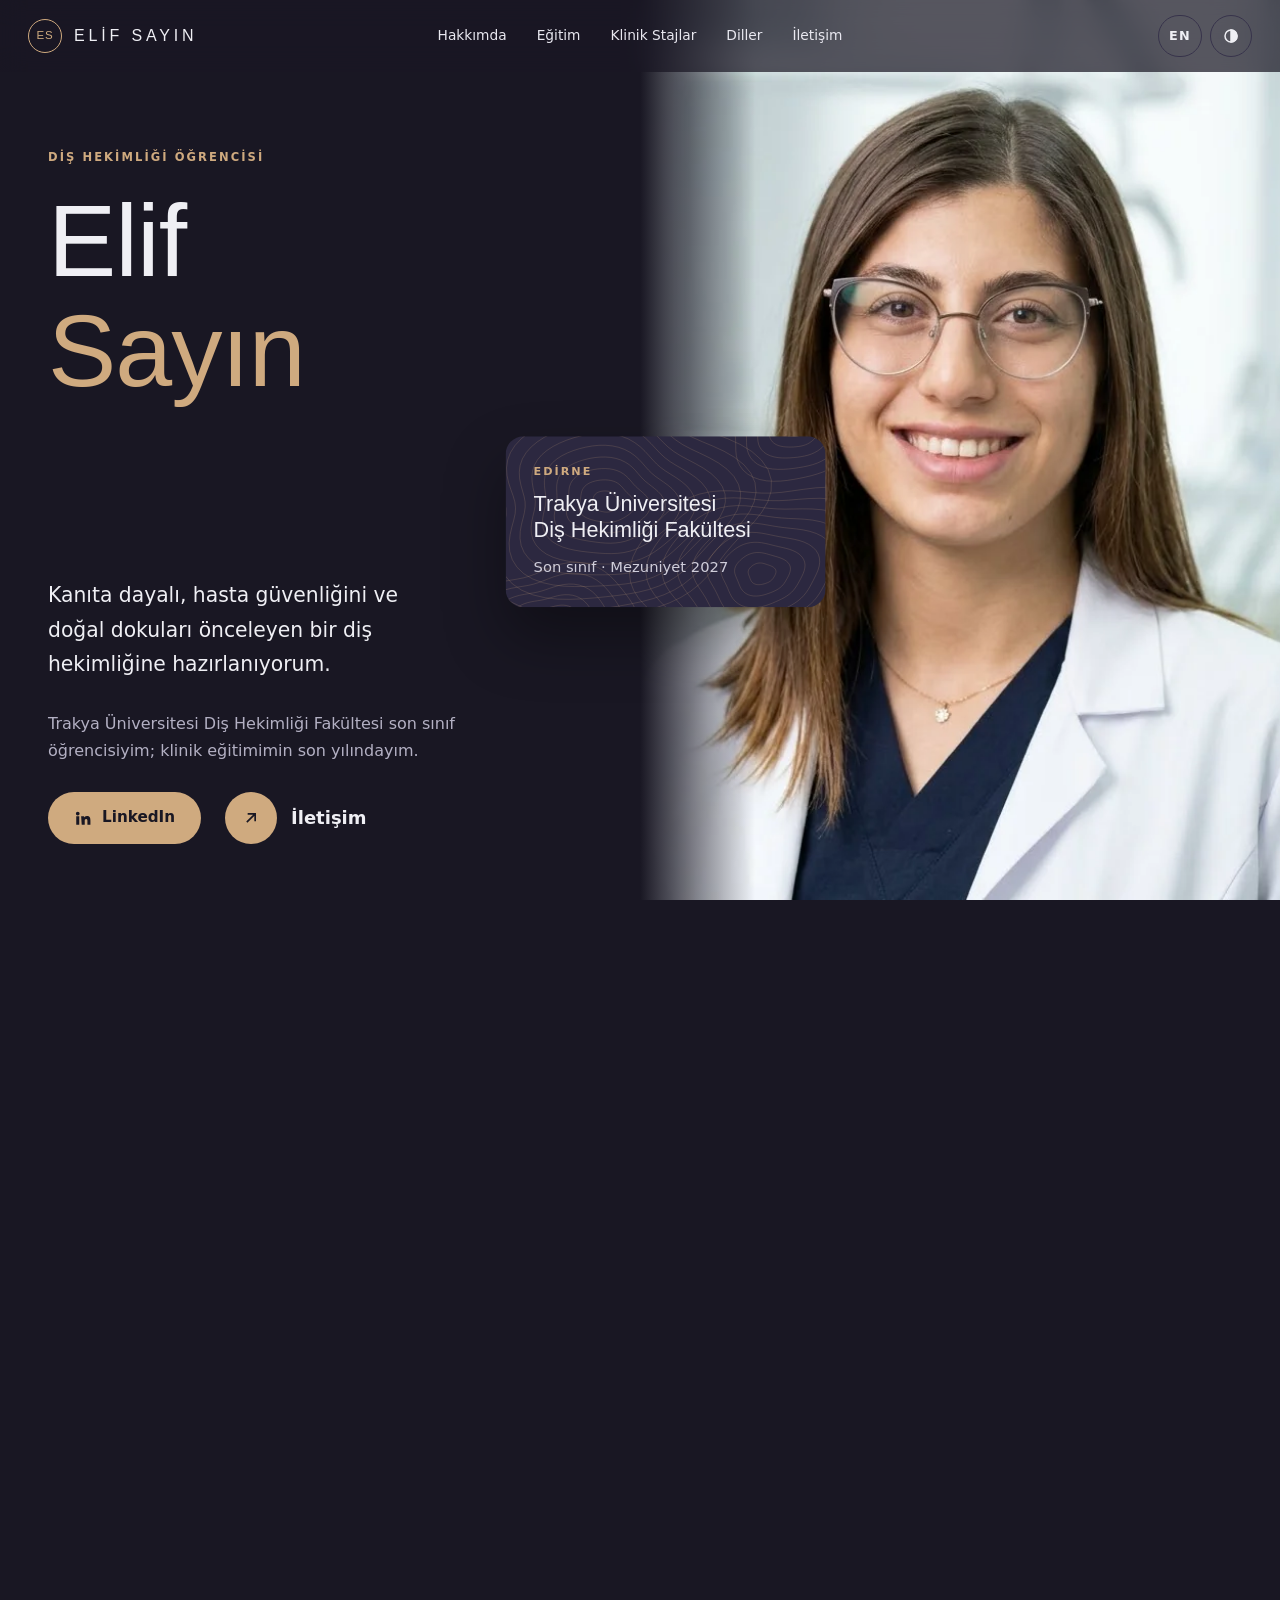
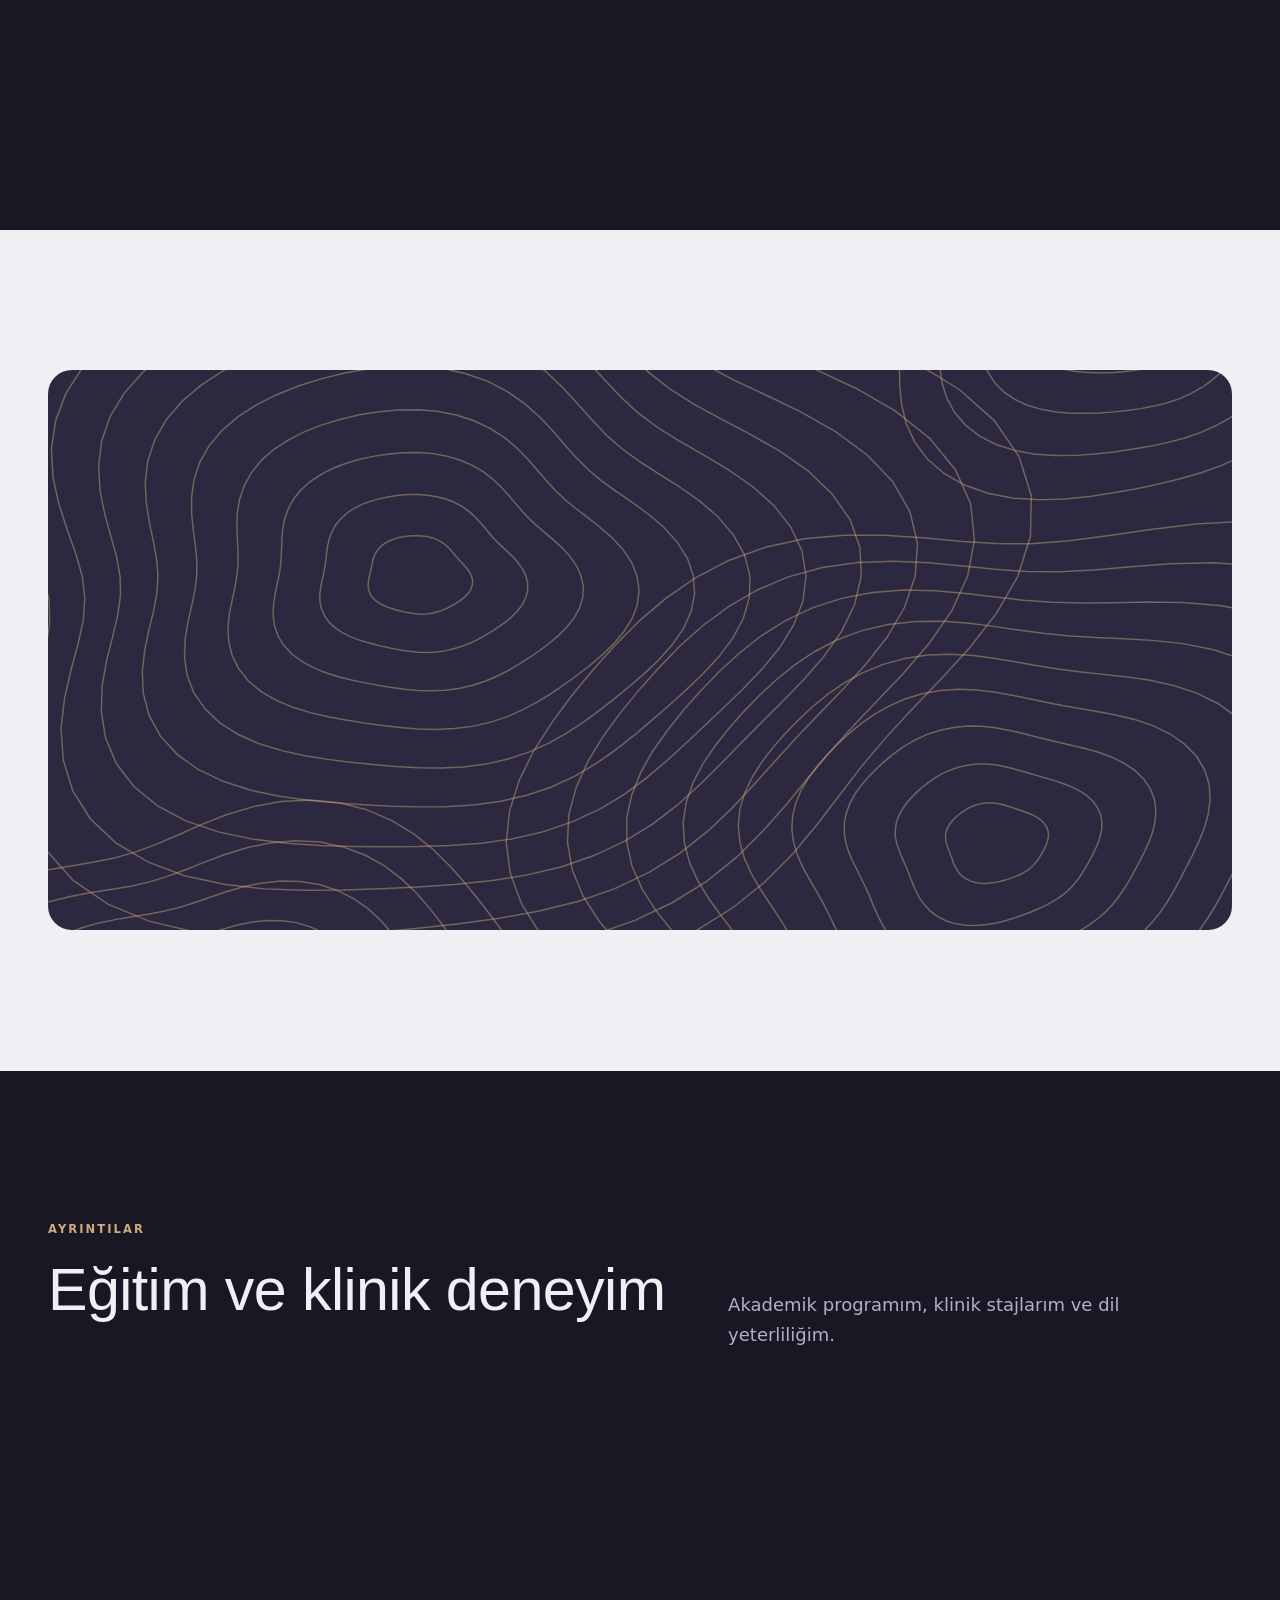
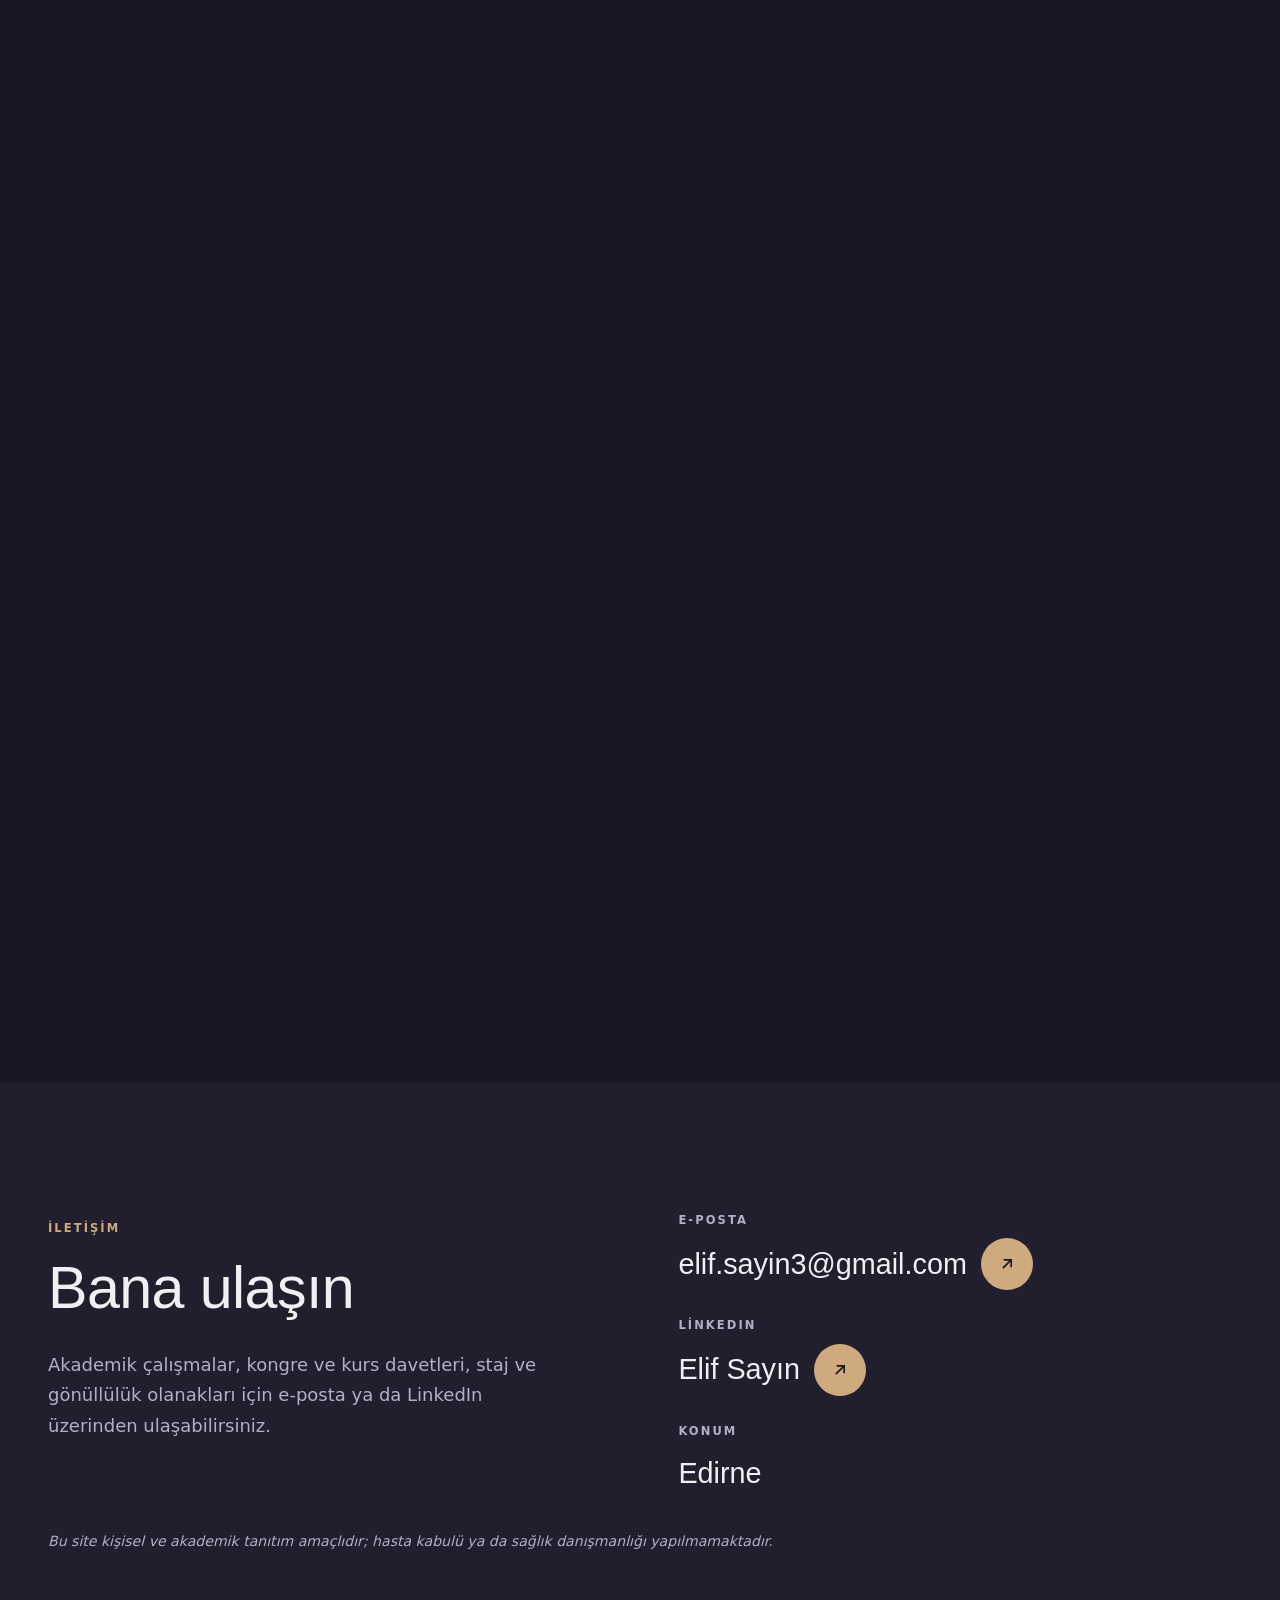
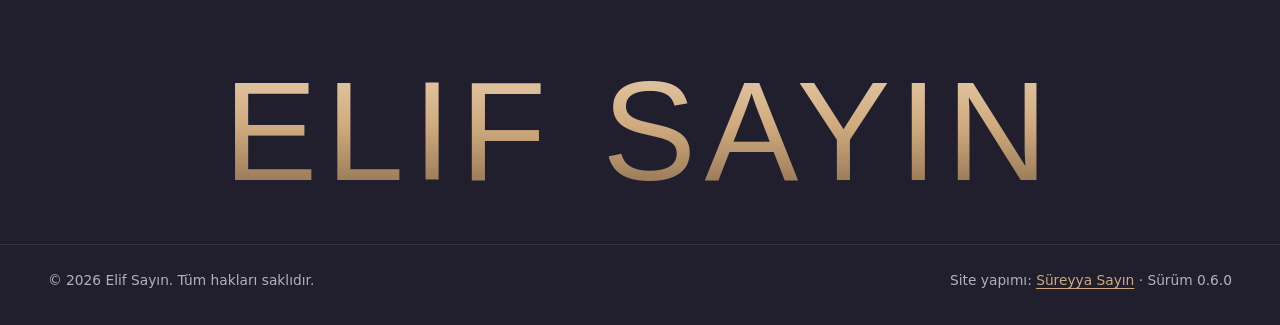
==== commit 18618835: "feat: Lava tarzı koyu ve sinematik yeni tasarım (0.6.0) Elif'in seçtiği örneğe göre: koyu zemin, Fut" ====
--- a/docs/index.html
+++ b/docs/index.html
@@ -11,7 +11,7 @@
 <link rel="alternate" hreflang="tr" href="https://elif-sayin.github.io/">
 <link rel="alternate" hreflang="en" href="https://elif-sayin.github.io/en/">
 <link rel="alternate" hreflang="x-default" href="https://elif-sayin.github.io/">
-<meta name="theme-color" content="#413d57">
+<meta name="theme-color" content="#191723">
 <link rel="icon" href="favicon.svg" type="image/svg+xml">
 <link rel="stylesheet" href="style.css">
 <script src="site.js"></script>
@@ -48,7 +48,7 @@
 
 <header class="ust">
   <div class="kap">
-    <a class="marka" href="#ust">Elif <span>Sayın</span></a>
+    <a class="marka" href="#ust"><span class="marka-isaret" aria-hidden="true">ES</span>Elif Sayın</a>
     <nav aria-label="Ana menü">
       <ul class="menu" id="menu">
         <li><a href="#hakkimda">Hakkımda</a></li>
@@ -59,119 +59,125 @@
         <li><a href="#iletisim">İletişim</a></li>
       </ul>
     </nav>
-    <a class="dil" href="en/" hreflang="en" lang="en" aria-label="English version">EN</a>
-    <button class="dugme-ikon" type="button" data-tema-dugme aria-label="Açık / koyu tema">
-      <svg viewBox="0 0 24 24" fill="none" stroke="currentColor" stroke-width="2" aria-hidden="true"><circle cx="12" cy="12" r="8"/><path d="M12 4a8 8 0 0 1 0 16z" fill="currentColor"/></svg>
-    </button>
-    <button class="dugme-ikon menu-dugme" type="button" data-menu-dugme aria-controls="menu" aria-expanded="false" aria-label="Menüyü aç">
-      <svg viewBox="0 0 24 24" fill="none" stroke="currentColor" stroke-width="2" stroke-linecap="round" aria-hidden="true"><path d="M4 7h16M4 12h16M4 17h16"/></svg>
-    </button>
+    <div class="ust-sag">
+      <a class="dil" href="en/" hreflang="en" lang="en" aria-label="English version">EN</a>
+      <button class="dugme-ikon" type="button" data-tema-dugme aria-label="Koyu / açık tema">
+        <svg viewBox="0 0 24 24" fill="none" stroke="currentColor" stroke-width="2" aria-hidden="true"><circle cx="12" cy="12" r="8"/><path d="M12 4a8 8 0 0 1 0 16z" fill="currentColor"/></svg>
+      </button>
+      <button class="dugme-ikon menu-dugme" type="button" data-menu-dugme aria-controls="menu" aria-expanded="false" aria-label="Menüyü aç">
+        <svg viewBox="0 0 24 24" fill="none" stroke="currentColor" stroke-width="2" stroke-linecap="round" aria-hidden="true"><path d="M4 7h16M4 12h16M4 17h16"/></svg>
+      </button>
+    </div>
   </div>
 </header>
 
 <main id="icerik">
 
 <section class="giris" id="ust" aria-labelledby="ad">
-  <div class="kap">
-    <span class="rozet">Diş Hekimliği Öğrencisi · Trakya Üniversitesi</span>
-    <h1 id="ad">Elif <em class="kavis">Sayın<svg viewBox="0 0 200 20" preserveAspectRatio="none" aria-hidden="true"><path d="M3 14 C 50 4, 120 2, 197 9" fill="none" stroke="currentColor" stroke-width="3" stroke-linecap="round"/></svg></em></h1>
-    <p class="alt">Trakya Üniversitesi Diş Hekimliği Fakültesi son sınıf öğrencisiyim. Klinik eğitimimin son yılında; kanıta dayalı, hasta güvenliğini ve doğal dokuların korunmasını önceleyen bir diş hekimliği anlayışıyla mezuniyete hazırlanıyorum.</p>
-    <div class="dugmeler">
-      <a class="dugme" href="https://www.linkedin.com/in/elif-say%C4%B1n-56b216324/" rel="noopener me">
-        <svg viewBox="0 0 24 24" fill="currentColor" aria-hidden="true"><path d="M4.98 3.5a2.5 2.5 0 1 1 0 5 2.5 2.5 0 0 1 0-5zM3 9.75h4V21H3zM9.5 9.75h3.8v1.6h.06c.53-1 1.83-2.05 3.77-2.05 4.03 0 4.77 2.65 4.77 6.1V21h-4v-5c0-1.2-.02-2.73-1.66-2.73-1.67 0-1.93 1.3-1.93 2.64V21h-4z"/></svg>
-        LinkedIn
-      </a>
-      <a class="koseli" href="#iletisim">İletişim</a>
-    </div>
-    <p class="konum">
-      <svg viewBox="0 0 24 24" fill="none" stroke="currentColor" stroke-width="2" aria-hidden="true"><path d="M12 21s-7-6.2-7-11.5a7 7 0 0 1 14 0C19 14.8 12 21 12 21z"/><circle cx="12" cy="9.5" r="2.5"/></svg>
-      Edirne
-    </p>
-  </div>
-</section>
-
-<section class="tanisma" id="hakkimda" aria-labelledby="hakkimda-baslik">
-  <div class="tanisma-foto">
-    <img src="img/elif-buyuk.webp" width="880" height="880" alt="Elif Sayın'ın portresi: beyaz önlüklü, gözlüklü, gülümsüyor" loading="lazy">
-  </div>
-  <div class="tanisma-panel">
-    <p class="ust-yazi">Tanışalım</p>
-    <h2 id="hakkimda-baslik">Merhaba, ben <em>Elif</em></h2>
-    <p class="kimlik">Diş Hekimliği · Son Sınıf · Edirne</p>
-    <p>Diş hekimliği; ince el becerisini, anatomi ve biyomateryal bilgisini ve hastayla kurulan güven ilişkisini aynı anda gerektiren bir meslek. Bu alanı, emeğimin sonucunu doğrudan görebildiğim ve her vakada bilimsel düşünceyi pratiğe dönüştürebildiğim için seçtim.</p>
-    <p>Beş yıllık eğitimimin klinik döneminde fakültemizin tüm anabilim dallarında hasta başında çalıştım. Klinik dışında düzenli olarak spor ve vücut geliştirme ile ilgileniyorum; bu disiplin, uzun klinik seanslarında ergonomik çalışabilmem, odağımı korumam ve hedeflerimde istikrarlı kalabilmem için bana önemli bir zemin sağlıyor.</p>
-    <blockquote class="alinti"><p>Teşhis ve planlama, uygulamanın kendisi kadar önemlidir.</p></blockquote>
-  </div>
-</section>
-
-<section class="bolum" id="ayrintilar" aria-labelledby="ayrintilar-baslik">
-  <div class="kap">
-    <div class="bolum-bas">
-      <p class="ust-yazi">Ayrıntılar</p>
-      <h2 id="ayrintilar-baslik">Eğitim ve <em>klinik deneyim</em></h2>
-    </div>
-    <div class="sekmeler" data-sekmeler>
-      <div class="sekme-liste" aria-label="Ayrıntı başlıkları">
-        <a class="sekme" href="#egitim" data-sekme="egitim"><span>01</span>Eğitim</a>
-        <a class="sekme" href="#klinik" data-sekme="klinik"><span>02</span>Klinik stajlar</a>
-        <a class="sekme" href="#diller" data-sekme="diller"><span>03</span>Dil yeterliliği</a>
-      </div>
-      <div class="sekme-icerik">
-        <article class="panel" id="egitim" aria-labelledby="egitim-baslik">
-          <p class="panel-ust">Akademik program</p>
-          <h3 id="egitim-baslik">Eğitim yolculuğum</h3>
-          <ul class="satirlar">
-            <li>
-              <span class="yil">2022 – 2027</span>
-              <div>
-                <strong>Trakya Üniversitesi Diş Hekimliği Fakültesi</strong>
-                <p>Diş Hekimliği Lisans Programı (5 yıl) · Son sınıf</p>
-                <p>Beklenen mezuniyet: Haziran 2027.</p>
-              </div>
-            </li>
-          </ul>
-        </article>
-        <article class="panel" id="klinik" aria-labelledby="klinik-baslik">
-          <p class="panel-ust">Klinik eğitim</p>
-          <h3 id="klinik-baslik">Klinik stajlarım</h3>
-          <p>Klinik eğitimim boyunca fakültemizin tüm anabilim dallarında staj yaptım; anamnez ve klinik değerlendirmeden teşhis, tedavi planlaması ve uygulamaya kadar her aşamada aktif olarak görev aldım. Son sınıfta bu kliniklerin her birinde ikinci kez görev alarak deneyimimi artan sorumlulukla pekiştiriyorum.</p>
-          <ul class="etiketler" aria-label="Staj yapılan anabilim dalları">
-            <li>Ağız, Diş ve Çene Cerrahisi</li>
-            <li>Ağız, Diş ve Çene Radyolojisi</li>
-            <li>Endodonti</li>
-            <li>Ortodonti</li>
-            <li>Pedodonti</li>
-            <li>Periodontoloji</li>
-            <li>Protetik Diş Tedavisi</li>
-            <li>Restoratif Diş Tedavisi</li>
-          </ul>
-          <p class="not">Klinik uygulamalar, fakültemiz öğretim üyelerinin gözetiminde ve eğitim amacıyla yürütülmektedir.</p>
-        </article>
-        <article class="panel" id="diller" aria-labelledby="diller-baslik">
-          <p class="panel-ust">Diller</p>
-          <h3 id="diller-baslik">Dil yeterliliği</h3>
-          <ul class="satirlar">
-            <li>
-              <span class="yil">Türkçe</span>
-              <div><strong>Ana dil</strong></div>
-            </li>
-            <li>
-              <span class="yil">İngilizce</span>
-              <div>
-                <strong>İleri orta düzey (B2)</strong>
-                <p>ÖSYM TıpDil sınavıyla belgelenmiştir. Mesleki literatürü ve uluslararası bilimsel yayınları İngilizce takip edebiliyorum.</p>
-              </div>
-            </li>
-          </ul>
-        </article>
-      </div>
-    </div>
-  </div>
-</section>
-
-<section class="buyuk-alinti" id="yaklasim" aria-label="Yaklaşımım">
-  <div class="kap">
-    <blockquote><p>İyi bir sonuç; doğru endikasyon, titiz bir çalışma düzeni ve hastanın sürece <em>katılımıyla</em> ortaya çıkar.</p></blockquote>
+  <div class="giris-metin">
+    <div>
+      <span class="etiket">Diş Hekimliği Öğrencisi</span>
+      <h1 id="ad">Elif <span>Sayın</span></h1>
+    </div>
+    <div class="giris-alt">
+      <p>Kanıta dayalı, hasta güvenliğini ve doğal dokuları önceleyen bir diş hekimliğine hazırlanıyorum.</p>
+      <p class="ince">Trakya Üniversitesi Diş Hekimliği Fakültesi son sınıf öğrencisiyim; klinik eğitimimin son yılındayım.</p>
+      <div class="dugmeler">
+        <a class="hap" href="https://www.linkedin.com/in/elif-say%C4%B1n-56b216324/" rel="noopener me">
+          <svg viewBox="0 0 24 24" fill="currentColor" aria-hidden="true"><path d="M4.98 3.5a2.5 2.5 0 1 1 0 5 2.5 2.5 0 0 1 0-5zM3 9.75h4V21H3zM9.5 9.75h3.8v1.6h.06c.53-1 1.83-2.05 3.77-2.05 4.03 0 4.77 2.65 4.77 6.1V21h-4v-5c0-1.2-.02-2.73-1.66-2.73-1.67 0-1.93 1.3-1.93 2.64V21h-4z"/></svg>
+          LinkedIn
+        </a>
+        <a class="ok-baglanti" href="#iletisim"><span class="yuvarlak"><svg viewBox="0 0 24 24" fill="none" stroke="currentColor" stroke-width="2" aria-hidden="true"><path d="M7 17 17 7M8 7h9v9"/></svg></span>İletişim</a>
+      </div>
+    </div>
+  </div>
+  <div class="giris-foto">
+    <img src="img/elif-buyuk.webp" width="880" height="880" alt="Elif Sayın'ın portresi: beyaz önlüklü, gözlüklü, gülümsüyor">
+  </div>
+  <div class="yuzen-kart" aria-hidden="true">
+    <small>Edirne</small>
+    <strong>Trakya Üniversitesi<br>Diş Hekimliği Fakültesi</strong>
+    <span>Son sınıf · Mezuniyet 2027</span>
+  </div>
+</section>
+
+<section class="bolum hakkimda" id="hakkimda" aria-labelledby="hakkimda-baslik">
+  <div class="kap">
+    <div class="kontur-kart belir" aria-hidden="true">
+      <b>5</b>
+      <span>Yıllık eğitim · Tüm anabilim dallarında klinik staj</span>
+    </div>
+    <div class="cizgili belir">
+      <span class="etiket">Hakkımda</span>
+      <h2 id="hakkimda-baslik">Merhaba, ben Elif</h2>
+      <p class="buyuk">Diş hekimliği; ince el becerisini, anatomi ve biyomateryal bilgisini ve hastayla kurulan güven ilişkisini aynı anda gerektiren bir meslek.</p>
+      <p>Bu alanı, emeğimin sonucunu doğrudan görebildiğim ve her vakada bilimsel düşünceyi pratiğe dönüştürebildiğim için seçtim. Beş yıllık eğitimimin klinik döneminde fakültemizin tüm anabilim dallarında hasta başında çalıştım; teşhis ve planlamanın, uygulamanın kendisi kadar önemli olduğunu öğrendim.</p>
+      <p>Klinik dışında düzenli olarak spor ve vücut geliştirme ile ilgileniyorum. Bu disiplin, uzun klinik seanslarında ergonomik çalışabilmem, odağımı korumam ve hedeflerimde istikrarlı kalabilmem için bana önemli bir zemin sağlıyor.</p>
+    </div>
+  </div>
+</section>
+
+<section class="acik" id="yaklasim" aria-label="Yaklaşımım">
+  <div class="kap">
+    <div class="kontur-arka" aria-hidden="true"></div>
+    <blockquote class="belir"><p>İyi bir sonuç; doğru endikasyon, titiz bir çalışma düzeni ve hastanın sürece <em>katılımıyla</em> ortaya çıkar.</p></blockquote>
+  </div>
+</section>
+
+<section class="bolum ayrintilar" id="ayrintilar" aria-labelledby="ayrintilar-baslik">
+  <div class="kap">
+    <div class="bas">
+      <div>
+        <span class="etiket">Ayrıntılar</span>
+        <h2 id="ayrintilar-baslik">Eğitim ve klinik deneyim</h2>
+      </div>
+      <p>Akademik programım, klinik stajlarım ve dil yeterliliğim.</p>
+    </div>
+
+    <article class="satir-blok belir" id="egitim" aria-labelledby="egitim-baslik">
+      <span class="no">01</span>
+      <h3 id="egitim-baslik">Eğitim</h3>
+      <div class="icerik">
+        <span class="yil">2022 – 2027</span>
+        <strong>Trakya Üniversitesi Diş Hekimliği Fakültesi</strong>
+        <p>Diş Hekimliği Lisans Programı (5 yıl) · Son sınıf. Beklenen mezuniyet: Haziran 2027.</p>
+      </div>
+    </article>
+
+    <article class="satir-blok belir" id="klinik" aria-labelledby="klinik-baslik">
+      <span class="no">02</span>
+      <h3 id="klinik-baslik">Klinik stajlar</h3>
+      <div class="icerik">
+        <p>Klinik eğitimim boyunca fakültemizin tüm anabilim dallarında staj yaptım; anamnez ve klinik değerlendirmeden teşhis, tedavi planlaması ve uygulamaya kadar her aşamada aktif olarak görev aldım. Son sınıfta bu kliniklerin her birinde ikinci kez görev alarak deneyimimi artan sorumlulukla pekiştiriyorum.</p>
+        <ul class="etiketler" aria-label="Staj yapılan anabilim dalları">
+          <li>Ağız, Diş ve Çene Cerrahisi</li>
+          <li>Ağız, Diş ve Çene Radyolojisi</li>
+          <li>Endodonti</li>
+          <li>Ortodonti</li>
+          <li>Pedodonti</li>
+          <li>Periodontoloji</li>
+          <li>Protetik Diş Tedavisi</li>
+          <li>Restoratif Diş Tedavisi</li>
+        </ul>
+        <p class="not">Klinik uygulamalar, fakültemiz öğretim üyelerinin gözetiminde ve eğitim amacıyla yürütülmektedir.</p>
+      </div>
+    </article>
+
+    <article class="satir-blok belir" id="diller" aria-labelledby="diller-baslik">
+      <span class="no">03</span>
+      <h3 id="diller-baslik">Dil yeterliliği</h3>
+      <div class="icerik">
+        <div class="grup">
+          <span class="yil">Türkçe</span>
+          <strong>Ana dil</strong>
+        </div>
+        <div class="grup">
+          <span class="yil">İngilizce</span>
+          <strong>İleri orta düzey (B2)</strong>
+          <p>ÖSYM TıpDil sınavıyla belgelenmiştir. Mesleki literatürü ve uluslararası bilimsel yayınları İngilizce takip edebiliyorum.</p>
+        </div>
+      </div>
+    </article>
   </div>
 </section>
 
@@ -188,34 +194,29 @@
 
 <section class="iletisim" id="iletisim" aria-labelledby="iletisim-baslik">
   <div class="kap">
-    <div>
-      <p class="ust-yazi">İletişim</p>
-      <h2 id="iletisim-baslik">Bana <em>ulaşın</em></h2>
-      <p class="aciklama">Akademik çalışmalar, kongre ve kurs davetleri, staj ve gönüllülük olanakları için e-posta ya da LinkedIn üzerinden ulaşabilirsiniz.</p>
-    </div>
-    <ul class="iletisim-liste">
-      <li>
-        <a href="#iletisim" data-eposta>
+    <div class="ust-satir">
+      <div>
+        <span class="etiket">İletişim</span>
+        <h2 id="iletisim-baslik">Bana ulaşın</h2>
+        <p>Akademik çalışmalar, kongre ve kurs davetleri, staj ve gönüllülük olanakları için e-posta ya da LinkedIn üzerinden ulaşabilirsiniz.</p>
+      </div>
+      <ul class="iletisim-liste">
+        <li>
           <small>E-posta</small>
-          <b data-eposta-yazi>elif.sayin3 [at] gmail [nokta] com</b>
-          <svg class="ok" viewBox="0 0 24 24" fill="none" stroke="currentColor" stroke-width="1.6" aria-hidden="true"><path d="M5 12h14M13 6l6 6-6 6"/></svg>
-        </a>
-      </li>
-      <li>
-        <a href="https://www.linkedin.com/in/elif-say%C4%B1n-56b216324/" rel="noopener me">
+          <a class="ok-baglanti" href="#iletisim" data-eposta><b data-eposta-yazi>elif.sayin3 [at] gmail [nokta] com</b><span class="yuvarlak"><svg viewBox="0 0 24 24" fill="none" stroke="currentColor" stroke-width="2" aria-hidden="true"><path d="M7 17 17 7M8 7h9v9"/></svg></span></a>
+        </li>
+        <li>
           <small>LinkedIn</small>
-          <b>Elif Sayın</b>
-          <svg class="ok" viewBox="0 0 24 24" fill="none" stroke="currentColor" stroke-width="1.6" aria-hidden="true"><path d="M5 12h14M13 6l6 6-6 6"/></svg>
-        </a>
-      </li>
-      <li>
-        <span class="satir">
+          <a class="ok-baglanti" href="https://www.linkedin.com/in/elif-say%C4%B1n-56b216324/" rel="noopener me"><b>Elif Sayın</b><span class="yuvarlak"><svg viewBox="0 0 24 24" fill="none" stroke="currentColor" stroke-width="2" aria-hidden="true"><path d="M7 17 17 7M8 7h9v9"/></svg></span></a>
+        </li>
+        <li>
           <small>Konum</small>
-          <b>Edirne</b>
-        </span>
-      </li>
-    </ul>
+          <span class="deger">Edirne</span>
+        </li>
+      </ul>
+    </div>
     <p class="not">Bu site kişisel ve akademik tanıtım amaçlıdır; hasta kabulü ya da sağlık danışmanlığı yapılmamaktadır.</p>
+    <p class="dev-ad" aria-hidden="true">Elif Sayın</p>
   </div>
 </section>
 
@@ -224,7 +225,7 @@
 <footer class="alt-bilgi">
   <div class="kap">
     <p>© 2026 Elif Sayın. Tüm hakları saklıdır.</p>
-    <p>Site yapımı: <a href="https://sureyyasayin.github.io" rel="noopener">Süreyya Sayın</a> · Sürüm <span data-surum="0.5.0">0.5.0</span></p>
+    <p>Site yapımı: <a href="https://sureyyasayin.github.io" rel="noopener">Süreyya Sayın</a> · Sürüm <span data-surum="0.6.0">0.6.0</span></p>
   </div>
 </footer>
 </body>
--- a/docs/style.css
+++ b/docs/style.css
@@ -1,82 +1,55 @@
 /* Elif Sayın — kişisel site. Renkler yalnızca :root token'larından gelir.
    Kartela (Elif, 2026-10-28): #CFAA7F altın · #413D57 mürdüm lacivert ·
    #EFEFF4 açık zemin · #D9D8DD çizgi/gri. #CFAA7F açık zeminde metin
-   olarak okunmaz (1.9:1) — yalnızca süs/zemin; altın metin için --gold-ink.
-   Tasarım dili (0.5.0): ortalanmış Didone başlık + italik kavisli vurgu,
-   fotoğraf/panel "Tanışalım" bölümü, numaralı sekmeler, büyük alıntı,
-   köşeli parantezli düğmeler, koyu iletişim bölümü. */
+   olarak okunmaz (1.9:1) — orada yalnızca süs; altın metin için --gold-ink.
+   Tasarım dili (0.6.0, Elif'in seçimi: lavadental.lv): koyu, sinematik
+   zemin; geometrik sans başlık; bölünmüş giriş + kenara taşan fotoğraf;
+   kontur çizgili kartlar; açık zeminli büyük cümle bölümü; dev ad yazısı.
+   Varsayılan tema KOYU; düğmeyle açık tema seçilebilir. */
 
 :root {
+  --bg: #191723;
+  --bg-2: #211e2d;
+  --surface: #262335;
+  --text: #e9e8f0;
+  --heading: #efeff4;
+  --muted: #b3b0c3;
+  --line: #36324a;
+  --gold: #cfaa7f;
+  --gold-ink: #cfaa7f;
+  --pill: #cfaa7f;
+  --pill-ink: #191723;
+  --kart: #2c2840;
+  --acik-bg: #efeff4;
+  --acik-ink: #413d57;
+  --acik-muted: #5e5a73;
+  --ust-bg: rgba(25, 23, 35, .72);
+  --max: 1240px;
+  --font: system-ui, -apple-system, "Segoe UI", Roboto, "Helvetica Neue", Arial, sans-serif;
+  --geo: Futura, "Futura PT", "Avenir Next", Avenir, "Century Gothic", "Trebuchet MS", sans-serif;
+  color-scheme: dark;
+}
+
+:root[data-theme="light"] {
   --bg: #efeff4;
-  --bg-alt: #e6e5eb;
+  --bg-2: #e6e5eb;
   --surface: #ffffff;
   --text: #2e2b40;
   --heading: #413d57;
   --muted: #5e5a73;
-  --gold: #cfaa7f;
+  --line: #d9d8dd;
   --gold-ink: #7e5f36;
-  --gold-soft: #ebdfcd;
-  --btn: #413d57;
-  --btn-ink: #efeff4;
-  --line: #d9d8dd;
-  --panel: #413d57;
-  --panel-ink: #efeff4;
-  --panel-muted: #cfcdda;
-  --koyu: #2c2940;
-  --koyu-ink: #efeff4;
-  --koyu-muted: #bdbacb;
-  --koyu-line: #4a4664;
-  --max: 1140px;
-  --font: system-ui, -apple-system, "Segoe UI", Roboto, "Helvetica Neue", Arial, sans-serif;
-  --serif: "Bodoni 72", Didot, "Bodoni MT", "Iowan Old Style", Palatino, Georgia, serif;
+  --pill: #413d57;
+  --pill-ink: #efeff4;
+  --kart: #413d57;
+  --acik-bg: #e2e1e8;
+  --ust-bg: rgba(239, 239, 244, .8);
   color-scheme: light;
 }
 
-@media (prefers-color-scheme: dark) {
-  :root:not([data-theme="light"]) {
-    --bg: #1e1c29;
-    --bg-alt: #252333;
-    --surface: #2a2739;
-    --text: #e6e5ee;
-    --heading: #efeff4;
-    --muted: #b9b7c6;
-    --gold-ink: #cfaa7f;
-    --gold-soft: #3a3344;
-    --btn: #cfaa7f;
-    --btn-ink: #1e1c29;
-    --line: #3a3750;
-    --panel: #2a2739;
-    --panel-ink: #efeff4;
-    --panel-muted: #b9b7c6;
-    --koyu: #15131e;
-    --koyu-line: #34304a;
-    color-scheme: dark;
-  }
-}
-
-:root[data-theme="dark"] {
-  --bg: #1e1c29;
-  --bg-alt: #252333;
-  --surface: #2a2739;
-  --text: #e6e5ee;
-  --heading: #efeff4;
-  --muted: #b9b7c6;
-  --gold-ink: #cfaa7f;
-  --gold-soft: #3a3344;
-  --btn: #cfaa7f;
-  --btn-ink: #1e1c29;
-  --line: #3a3750;
-  --panel: #2a2739;
-  --panel-ink: #efeff4;
-  --panel-muted: #b9b7c6;
-  --koyu: #15131e;
-  --koyu-line: #34304a;
-  color-scheme: dark;
-}
-
 *, *::before, *::after { box-sizing: border-box; }
 
-html { scroll-behavior: smooth; scroll-padding-top: 72px; }
+html { scroll-behavior: smooth; scroll-padding-top: 76px; }
 
 body {
   margin: 0;
@@ -91,224 +64,219 @@
 img { max-width: 100%; display: block; }
 
 a { color: var(--gold-ink); text-underline-offset: 3px; }
-a:hover { text-decoration-thickness: 2px; }
-
-:focus-visible { outline: 3px solid var(--gold); outline-offset: 3px; border-radius: 4px; }
-
-h1, h2, h3 { line-height: 1.12; margin: 0 0 .5em; color: var(--heading); }
-h1, h2 { font-family: var(--serif); font-weight: 400; letter-spacing: -.005em; }
-h1 em, h2 em, blockquote em { font-style: italic; color: var(--gold-ink); }
-h2 { font-size: clamp(2rem, 1.3rem + 2.4vw, 3.1rem); }
-h3 { font-family: var(--serif); font-weight: 400; font-size: clamp(1.5rem, 1.2rem + 1vw, 2rem); }
+
+:focus-visible { outline: 2px solid var(--gold); outline-offset: 3px; border-radius: 4px; }
+
+h1, h2, h3 { font-family: var(--geo); font-weight: 500; line-height: 1.08; margin: 0 0 .5em; color: var(--heading); letter-spacing: -.01em; }
+h2 { font-size: clamp(2.1rem, 1.3rem + 3vw, 4rem); }
+h3 { font-size: clamp(1.5rem, 1.15rem + 1.3vw, 2.2rem); }
 p { margin: 0 0 1em; }
 
 .icerige-gec {
   position: absolute; left: 16px; top: -60px; z-index: 100;
-  background: var(--btn); color: var(--btn-ink);
-  padding: 10px 16px; border-radius: 8px; font-weight: 600;
+  background: var(--pill); color: var(--pill-ink); padding: 10px 16px; border-radius: 999px; font-weight: 600;
 }
 .icerige-gec:focus { top: 12px; }
 
-.kap { width: 100%; max-width: var(--max); margin: 0 auto; padding: 0 24px; }
-
-/* Küçük büyük harf etiketi */
-.ust-yazi, .kimlik, .panel-ust {
-  font-family: var(--font); font-size: .72rem; font-weight: 700;
-  letter-spacing: .22em; text-transform: uppercase;
-}
-.ust-yazi { display: flex; align-items: center; gap: 14px; color: var(--gold-ink); margin-bottom: 14px; }
-.ust-yazi::before { content: ""; width: 36px; height: 1px; background: var(--gold); }
-
-/* Üst bar */
+.kap { width: 100%; max-width: var(--max); margin: 0 auto; padding: 0 28px; }
+
+.etiket {
+  display: inline-block; font-size: .72rem; font-weight: 600; letter-spacing: .18em;
+  text-transform: uppercase; color: var(--gold-ink); margin-bottom: 18px;
+}
+
+/* Üst bar — giriş fotoğrafının üstünde yüzer */
 .ust {
-  position: sticky; top: 0; z-index: 50;
-  background: color-mix(in srgb, var(--bg) 90%, transparent);
-  backdrop-filter: saturate(1.4) blur(10px);
-  -webkit-backdrop-filter: saturate(1.4) blur(10px);
-  border-bottom: 1px solid var(--line);
-}
-.ust .kap { display: flex; align-items: center; gap: 10px; min-height: 66px; }
-.marka { font-family: var(--serif); font-size: 1.4rem; color: var(--heading); text-decoration: none; margin-right: auto; }
-.marka span { font-style: italic; color: var(--gold-ink); }
-
-.menu { display: flex; gap: 4px; list-style: none; margin: 0 auto 0 0; padding: 0; }
+  position: fixed; top: 0; left: 0; right: 0; z-index: 50;
+  background: var(--ust-bg);
+  backdrop-filter: blur(14px) saturate(1.2);
+  -webkit-backdrop-filter: blur(14px) saturate(1.2);
+}
+.ust .kap { display: grid; grid-template-columns: 1fr auto 1fr; align-items: center; gap: 12px; min-height: 72px; max-width: none; }
+.marka {
+  justify-self: start; display: inline-flex; align-items: center; gap: 12px;
+  font-family: var(--geo); font-size: 1rem; font-weight: 500; letter-spacing: .24em;
+  text-transform: uppercase; color: var(--heading); text-decoration: none;
+}
+.marka { white-space: nowrap; }
+@media (max-width: 480px) { .marka { font-size: .82rem; letter-spacing: .14em; gap: 10px; } }
+.marka-isaret {
+  width: 34px; height: 34px; display: grid; place-items: center; border: 1px solid var(--gold);
+  border-radius: 50%; font-size: .72rem; letter-spacing: .08em; color: var(--gold);
+}
+.menu { display: flex; gap: 6px; list-style: none; margin: 0; padding: 0; }
 .menu a {
-  display: block; padding: 10px 12px; color: var(--text); text-decoration: none;
-  font-size: .72rem; font-weight: 700; letter-spacing: .16em; text-transform: uppercase;
-}
-.menu a:hover { color: var(--gold-ink); }
-
+  position: relative; display: block; padding: 10px 12px; color: var(--text); text-decoration: none; font-size: .86rem;
+}
+.menu a::after {
+  content: ""; position: absolute; left: 12px; right: 12px; bottom: 4px; height: 1px;
+  background: var(--gold); transform: scaleX(0); transform-origin: left; transition: transform .25s;
+}
+.menu a:hover::after { transform: scaleX(1); }
+.ust-sag { justify-self: end; display: flex; align-items: center; gap: 8px; }
 .dugme-ikon, .dil {
-  min-inline-size: 44px; block-size: 44px; display: grid; place-items: center;
-  border: 1px solid var(--line); background: transparent; color: var(--heading);
-  border-radius: 999px; cursor: pointer; font: inherit; text-decoration: none;
-}
-.dugme-ikon svg { width: 19px; height: 19px; }
-.dil { padding: 0 14px; font-weight: 700; font-size: .72rem; letter-spacing: .16em; }
-.dil:hover, .dugme-ikon:hover { border-color: var(--gold); color: var(--gold-ink); }
+  min-inline-size: 42px; block-size: 42px; display: grid; place-items: center; padding: 0 10px;
+  border: 1px solid var(--line); border-radius: 999px; background: transparent; color: var(--heading);
+  font: inherit; font-size: .8rem; font-weight: 600; letter-spacing: .1em; text-decoration: none; cursor: pointer;
+}
+.dugme-ikon svg { width: 18px; height: 18px; }
+.dil:hover, .dugme-ikon:hover { border-color: var(--gold); color: var(--gold); }
 .menu-dugme { display: none; }
 
-@media (max-width: 900px) {
+@media (max-width: 960px) {
+  .ust .kap { grid-template-columns: 1fr auto; }
   .menu-dugme { display: grid; }
   .menu {
-    display: none; position: absolute; left: 0; right: 0; top: 100%; margin: 0;
-    flex-direction: column; padding: 8px 16px 18px;
-    background: var(--bg); border-bottom: 1px solid var(--line);
+    display: none; position: absolute; left: 0; right: 0; top: 100%;
+    flex-direction: column; padding: 8px 20px 20px; background: var(--bg); border-bottom: 1px solid var(--line);
   }
   .menu.acik { display: flex; }
-  .menu a { padding: 15px 12px; font-size: .82rem; border-bottom: 1px solid var(--line); }
+  .menu a { padding: 16px 4px; font-size: 1.05rem; border-bottom: 1px solid var(--line); }
+  nav { grid-column: 1 / -1; grid-row: 2; }
 }
 
 /* Düğmeler */
-.dugmeler { display: flex; flex-wrap: wrap; gap: 14px 22px; align-items: center; justify-content: center; }
-.dugme {
-  display: inline-flex; align-items: center; gap: 10px; min-height: 50px; padding: 0 28px;
-  border-radius: 999px; background: var(--btn); color: var(--btn-ink); text-decoration: none;
-  font-size: .76rem; font-weight: 700; letter-spacing: .18em; text-transform: uppercase;
-}
-.dugme svg { width: 18px; height: 18px; }
-.dugme:hover { filter: brightness(1.1); }
-.koseli {
-  display: inline-flex; align-items: center; min-height: 50px; padding: 0 4px;
-  color: var(--heading); text-decoration: none;
-  font-size: .76rem; font-weight: 700; letter-spacing: .18em; text-transform: uppercase;
-}
-.koseli::before { content: "[\00a0"; color: var(--gold-ink); }
-.koseli::after { content: "\00a0]"; color: var(--gold-ink); }
-.koseli:hover { color: var(--gold-ink); }
-
-/* Giriş — ortalanmış */
-.giris { padding: clamp(56px, 9vw, 120px) 0 clamp(48px, 7vw, 96px); text-align: center; }
-.rozet {
-  display: inline-block; padding: 7px 16px; border-radius: 999px;
-  background: var(--gold-soft); color: var(--heading);
-  font-size: .68rem; font-weight: 700; letter-spacing: .2em; text-transform: uppercase;
-  margin-bottom: 26px;
-}
-.giris h1 { font-size: clamp(3.4rem, 1.8rem + 7vw, 7.2rem); margin-bottom: .3em; }
-@media (max-width: 480px) { .rozet { font-size: .62rem; letter-spacing: .12em; padding: 7px 12px; } }
-.kavis { position: relative; display: inline-block; }
-.kavis svg {
-  position: absolute; left: -2%; bottom: -.12em; width: 104%; height: .32em;
-  color: var(--gold); overflow: visible; pointer-events: none;
-}
-.giris .alt { color: var(--muted); font-size: clamp(1.05rem, 1rem + .3vw, 1.22rem); max-width: 46ch; margin: 0 auto 34px; }
-.konum {
-  display: inline-flex; align-items: center; gap: 8px; margin: 30px 0 0;
-  color: var(--muted); font-size: .72rem; font-weight: 700; letter-spacing: .2em; text-transform: uppercase;
-}
-.konum svg { width: 16px; height: 16px; color: var(--gold-ink); }
-
-/* Tanışalım — fotoğraf + panel */
-.tanisma { display: grid; grid-template-columns: 1fr 1fr; background: var(--panel); color: var(--panel-ink); }
-.tanisma-foto { position: relative; min-height: 100%; }
-.tanisma-foto img { width: 100%; height: 100%; object-fit: cover; aspect-ratio: 1; }
-.tanisma-panel { padding: clamp(48px, 7vw, 104px) clamp(24px, 6vw, 88px); align-self: center; }
-.tanisma .ust-yazi { color: var(--gold); }
-.tanisma h2 { color: var(--panel-ink); }
-.tanisma h2 em { color: var(--gold); }
-.kimlik { color: var(--panel-muted); margin: -4px 0 28px; }
-.tanisma-panel p:not(.ust-yazi):not(.kimlik) { color: var(--panel-muted); max-width: 58ch; }
-.alinti {
-  margin: 34px 0 0; padding: 4px 0 4px 26px; border-left: 2px solid var(--gold);
-}
-.alinti p {
-  margin: 0; font-family: var(--serif); font-style: italic; color: var(--panel-ink) !important;
-  font-size: clamp(1.45rem, 1.1rem + 1.2vw, 2.1rem); line-height: 1.25;
-}
-@media (max-width: 900px) {
-  .tanisma { grid-template-columns: 1fr; }
-  .tanisma-foto img { aspect-ratio: 4 / 4.2; }
+.hap {
+  display: inline-flex; align-items: center; gap: 10px; min-height: 52px; padding: 0 26px;
+  border-radius: 999px; background: var(--pill); color: var(--pill-ink); text-decoration: none;
+  font-size: .95rem; font-weight: 600;
+}
+.hap svg { width: 18px; height: 18px; }
+.hap:hover { filter: brightness(1.08); }
+.yuvarlak {
+  width: 52px; height: 52px; flex: none; display: grid; place-items: center; border-radius: 50%;
+  background: var(--pill); color: var(--pill-ink); transition: transform .2s;
+}
+.yuvarlak svg { width: 20px; height: 20px; }
+.ok-baglanti { display: inline-flex; align-items: center; gap: 14px; color: var(--heading); text-decoration: none; font-weight: 600; }
+.ok-baglanti:hover .yuvarlak { transform: rotate(-45deg); }
+
+/* Giriş — bölünmüş, fotoğraf sağ kenara taşar */
+.giris { position: relative; display: grid; grid-template-columns: 1fr 1fr; min-height: 100vh; min-height: 100svh; }
+.giris-metin {
+  display: flex; flex-direction: column; justify-content: space-between; gap: 48px;
+  padding: 140px clamp(24px, 5vw, 72px) 56px max(28px, calc((100vw - var(--max)) / 2 + 28px));
+}
+.giris h1 { font-size: clamp(3.2rem, 1.6rem + 6vw, 7rem); margin: 0; }
+.giris h1 span { display: block; color: var(--gold-ink); }
+.giris-alt p { font-size: clamp(1.05rem, .95rem + .4vw, 1.3rem); color: var(--heading); max-width: 30ch; margin-bottom: 28px; }
+.giris-alt .ince { color: var(--muted); font-size: 1rem; max-width: 46ch; }
+.dugmeler { display: flex; flex-wrap: wrap; align-items: center; gap: 16px 24px; }
+.giris-foto { position: relative; overflow: hidden; }
+.giris-foto img { width: 100%; height: 100%; object-fit: cover; object-position: 50% 20%; }
+.giris-foto::after {
+  content: ""; position: absolute; inset: 0;
+  background: linear-gradient(90deg, var(--bg) 0%, transparent 18%);
+}
+.yuzen-kart {
+  position: absolute; left: 50%; top: 58%; transform: translate(-42%, -50%); z-index: 2;
+  width: min(320px, 30vw); padding: 26px 28px; border-radius: 18px;
+  background: var(--kart) url("img/kontur.svg") center / cover; color: #efeff4;
+  box-shadow: 0 30px 60px rgba(0, 0, 0, .35);
+}
+.yuzen-kart small { display: block; color: var(--gold); font-size: .7rem; font-weight: 600; letter-spacing: .18em; text-transform: uppercase; margin-bottom: 10px; }
+.yuzen-kart strong { display: block; font-family: var(--geo); font-weight: 500; font-size: 1.35rem; line-height: 1.2; margin-bottom: 8px; color: #efeff4; }
+.yuzen-kart span { color: #cfcdda; font-size: .92rem; }
+
+@media (max-width: 960px) {
+  .giris { grid-template-columns: 1fr; min-height: 0; }
+  .giris-foto { order: -2; height: 66vh; max-height: 600px; }
+  .giris-foto::after { background: linear-gradient(0deg, var(--bg) 0%, transparent 30%); }
+  .giris-metin { padding: 8px 24px 48px; }
+  .yuzen-kart { order: -1; position: relative; left: auto; top: auto; transform: none; width: auto; margin: -72px 24px 28px; padding: 20px 22px; }
 }
 
 /* Bölümler */
-.bolum { padding: clamp(64px, 9vw, 120px) 0; }
-.bolum-bas { margin-bottom: clamp(32px, 5vw, 56px); }
-.aciklama { color: var(--muted); max-width: 64ch; }
-
-/* Sekmeler (JS yoksa tüm paneller alt alta görünür) */
-.sekmeler { display: grid; grid-template-columns: minmax(220px, 1fr) 2fr; gap: clamp(24px, 5vw, 72px); align-items: start; }
-.sekme-liste { display: flex; flex-direction: column; border-top: 1px solid var(--line); position: sticky; top: 96px; }
-.sekme {
-  display: flex; align-items: baseline; gap: 16px; padding: 18px 4px; min-height: 56px;
-  border: 0; border-bottom: 1px solid var(--line); background: none; text-align: left;
-  font-family: var(--serif); font-size: 1.3rem; color: var(--muted); text-decoration: none; cursor: pointer;
-}
-.sekme span { font-family: var(--font); font-size: .72rem; font-weight: 700; letter-spacing: .12em; color: var(--gold-ink); }
-.sekme:hover, .sekme[aria-selected="true"] { color: var(--heading); }
-.sekme[aria-selected="true"] { font-style: italic; }
-.panel + .panel { margin-top: 56px; padding-top: 56px; border-top: 1px solid var(--line); }
-.js .panel + .panel { margin-top: 0; padding-top: 0; border-top: 0; }
-.panel[hidden] { display: none; }
-.panel-ust { color: var(--gold-ink); margin-bottom: 10px; }
-.panel h3 { margin-bottom: .6em; }
-.panel p { color: var(--muted); max-width: 62ch; }
-@media (max-width: 900px) {
-  .sekmeler { grid-template-columns: 1fr; }
-  .sekme-liste { position: static; }
-}
-
-/* Panel içerikleri */
-.satirlar { list-style: none; padding: 0; margin: 8px 0 0; border-top: 1px solid var(--line); }
-.satirlar li { display: grid; grid-template-columns: 160px 1fr; gap: 20px; padding: 22px 0; border-bottom: 1px solid var(--line); }
-.satirlar .yil { color: var(--gold-ink); font-size: .78rem; font-weight: 700; letter-spacing: .14em; text-transform: uppercase; padding-top: 4px; }
-.satirlar strong { display: block; font-family: var(--serif); font-weight: 400; font-size: 1.35rem; color: var(--heading); line-height: 1.25; margin-bottom: 6px; }
-.satirlar p { margin: 0; }
-@media (max-width: 600px) { .satirlar li { grid-template-columns: 1fr; gap: 6px; } }
-
-.etiketler { list-style: none; padding: 0; margin: 24px 0 0; display: flex; flex-wrap: wrap; gap: 10px; }
-.etiketler li {
-  display: inline-flex; align-items: center; gap: 10px; padding: 9px 18px; border-radius: 999px;
-  border: 1px solid var(--line); background: var(--surface); color: var(--heading); font-size: .92rem; font-weight: 600;
-}
-.etiketler li::before { content: ""; width: 6px; height: 6px; border-radius: 50%; background: var(--gold); }
-.not { margin-top: 22px; color: var(--muted); font-size: .9rem; font-style: italic; max-width: 64ch; }
-
-/* Büyük alıntı */
-.buyuk-alinti { padding: clamp(64px, 10vw, 136px) 0; background: var(--bg-alt); text-align: center; }
-.buyuk-alinti blockquote { margin: 0 auto; max-width: 920px; }
-.buyuk-alinti p {
-  margin: 0; font-family: var(--serif); color: var(--heading);
-  font-size: clamp(1.8rem, 1.1rem + 2.8vw, 3.4rem); line-height: 1.2;
-}
-.buyuk-alinti p::before { content: "“"; color: var(--gold); }
-.buyuk-alinti p::after { content: "”"; color: var(--gold); }
-
-/* İletişim — koyu bölüm */
-.iletisim { background: var(--koyu); color: var(--koyu-ink); padding: clamp(64px, 9vw, 120px) 0 clamp(48px, 6vw, 80px); }
-.iletisim .kap { display: grid; grid-template-columns: 1fr 1.3fr; gap: clamp(32px, 6vw, 88px); align-items: start; }
-.iletisim .ust-yazi { color: var(--gold); }
-.iletisim h2 { color: var(--koyu-ink); }
-.iletisim h2 em { color: var(--gold); }
-.iletisim .aciklama { color: var(--koyu-muted); }
-.iletisim-liste { list-style: none; padding: 0; margin: 0; border-top: 1px solid var(--koyu-line); }
-.iletisim-liste a, .iletisim-liste .satir {
-  display: grid; grid-template-columns: 110px 1fr auto; align-items: center; gap: 16px;
-  min-height: 84px; padding: 16px 4px; border-bottom: 1px solid var(--koyu-line);
-  color: var(--koyu-ink); text-decoration: none;
-}
-.iletisim-liste small { color: var(--gold); font-size: .7rem; font-weight: 700; letter-spacing: .2em; text-transform: uppercase; }
-.iletisim-liste b { font-family: var(--serif); font-weight: 400; font-size: clamp(1.25rem, 1rem + 1vw, 1.75rem); word-break: break-word; }
-.iletisim-liste .ok { width: 22px; height: 22px; color: var(--gold); transition: transform .2s; }
-.iletisim-liste a:hover .ok { transform: translateX(4px); }
-.iletisim-liste a:hover b { color: var(--gold); }
-.iletisim .not { color: var(--koyu-muted); grid-column: 1 / -1; margin-top: 8px; }
-@media (max-width: 900px) {
-  .iletisim .kap { grid-template-columns: 1fr; }
-  .iletisim-liste a, .iletisim-liste .satir { grid-template-columns: 1fr auto; }
-  .iletisim-liste small { grid-column: 1 / -1; margin-bottom: -10px; }
-}
+.bolum { padding: clamp(80px, 11vw, 160px) 0; }
+
+/* Hakkımda — kontur kart + dikey çizgili metin */
+.hakkimda .kap { display: grid; grid-template-columns: 5fr 7fr; gap: clamp(32px, 6vw, 96px); align-items: center; }
+.kontur-kart {
+  position: relative; aspect-ratio: 4 / 5; border-radius: 22px; overflow: hidden;
+  background: var(--kart) url("img/kontur.svg") center / cover;
+  display: flex; flex-direction: column; justify-content: flex-end; padding: 32px; color: #efeff4;
+}
+.kontur-kart b { font-family: var(--geo); font-weight: 500; font-size: clamp(4rem, 3rem + 4vw, 7rem); line-height: 1; color: var(--gold); }
+.kontur-kart span { font-size: .78rem; font-weight: 600; letter-spacing: .18em; text-transform: uppercase; color: #cfcdda; }
+.cizgili { border-left: 1px solid var(--gold); padding-left: clamp(24px, 3vw, 44px); }
+.cizgili .buyuk { font-family: var(--geo); font-weight: 400; font-size: clamp(1.35rem, 1.05rem + 1.1vw, 2rem); line-height: 1.35; color: var(--heading); }
+.cizgili p { color: var(--muted); max-width: 60ch; }
+@media (max-width: 960px) {
+  .hakkimda .kap { grid-template-columns: 1fr; }
+  .kontur-kart { aspect-ratio: 16 / 10; }
+}
+
+/* Açık zeminli büyük cümle */
+.acik { background: var(--acik-bg); color: var(--acik-ink); padding: clamp(80px, 11vw, 160px) 0; }
+.acik .kap { position: relative; display: grid; place-items: center; min-height: clamp(360px, 46vw, 560px); }
+.acik .kontur-arka {
+  position: absolute; inset: 0 28px; border-radius: 24px;
+  background: var(--kart) url("img/kontur.svg") center / cover;
+}
+.acik blockquote { position: relative; margin: 0; padding: 48px clamp(32px, 8vw, 120px); text-align: center; max-width: 1100px; }
+.acik blockquote p {
+  margin: 0; font-family: var(--geo); font-weight: 500; color: #efeff4;
+  font-size: clamp(1.6rem, 1rem + 2.6vw, 3.3rem); line-height: 1.18;
+}
+.acik blockquote em { font-style: normal; color: var(--gold); }
+
+/* Ayrıntılar — numaralı büyük satırlar */
+.ayrintilar .bas { display: flex; flex-wrap: wrap; justify-content: space-between; align-items: end; gap: 24px; margin-bottom: clamp(40px, 6vw, 72px); }
+.ayrintilar .bas p { color: var(--muted); max-width: 44ch; margin: 0; }
+.satir-blok { display: grid; grid-template-columns: 120px 1fr 1.3fr; gap: clamp(20px, 4vw, 56px); padding: clamp(32px, 4vw, 52px) 0; border-top: 1px solid var(--line); }
+.satir-blok:last-child { border-bottom: 1px solid var(--line); }
+.satir-blok .no { font-family: var(--geo); font-size: 1rem; color: var(--gold); padding-top: 10px; }
+.satir-blok h3 { margin: 0; }
+.satir-blok .icerik p { color: var(--muted); }
+.satir-blok .icerik strong { display: block; font-family: var(--geo); font-weight: 500; font-size: 1.25rem; color: var(--heading); margin-bottom: 4px; }
+.satir-blok .icerik .yil { display: block; color: var(--gold-ink); font-size: .74rem; font-weight: 600; letter-spacing: .16em; text-transform: uppercase; margin-bottom: 8px; }
+.satir-blok .icerik .grup + .grup { margin-top: 22px; }
+@media (max-width: 860px) {
+  .satir-blok { grid-template-columns: 1fr; gap: 12px; }
+  .satir-blok .no { padding: 0; }
+}
+.etiketler { list-style: none; padding: 0; margin: 20px 0 0; display: flex; flex-wrap: wrap; gap: 10px; }
+.etiketler li { padding: 8px 16px; border-radius: 999px; border: 1px solid var(--line); background: var(--surface); color: var(--heading); font-size: .9rem; }
+.not { margin-top: 20px; color: var(--muted); font-size: .88rem; font-style: italic; }
+
+/* İletişim + dev ad yazısı */
+.iletisim { padding: clamp(80px, 10vw, 140px) 0 48px; background: var(--bg-2); }
+.iletisim .ust-satir { display: grid; grid-template-columns: 1fr 1fr; gap: clamp(32px, 6vw, 96px); align-items: start; }
+.iletisim .ust-satir > div > p { color: var(--muted); max-width: 44ch; }
+.iletisim-liste { list-style: none; margin: 0; padding: 0; }
+.iletisim-liste li + li { margin-top: 26px; }
+.iletisim-liste small { display: block; color: var(--muted); font-size: .72rem; font-weight: 600; letter-spacing: .18em; text-transform: uppercase; margin-bottom: 8px; }
+.iletisim-liste .ok-baglanti b, .iletisim-liste .deger { font-family: var(--geo); font-weight: 500; font-size: clamp(1.25rem, 1rem + 1vw, 1.9rem); color: var(--heading); word-break: break-word; }
+.dev-ad {
+  margin: clamp(64px, 9vw, 120px) 0 0; font-family: var(--geo); font-weight: 500; line-height: .9;
+  font-size: clamp(3rem, 11vw, 11.5rem); letter-spacing: .06em; text-transform: uppercase;
+  color: var(--gold); white-space: nowrap; text-align: center;
+  background: linear-gradient(180deg, #e3c9a6 0%, #cfaa7f 45%, #8f7150 100%);
+  -webkit-background-clip: text; background-clip: text; -webkit-text-fill-color: transparent;
+}
+.iletisim .not { margin-top: 32px; }
+@media (max-width: 860px) {
+  .iletisim .ust-satir { grid-template-columns: 1fr; }
+  .dev-ad { font-size: 13.5vw; letter-spacing: .02em; }
+}
+
+[data-theme="light"] .dev-ad { background-image: linear-gradient(180deg, #b08d62 0%, #8a6a40 50%, #5e4526 100%); }
 
 /* Altbilgi */
-.alt-bilgi { background: var(--koyu); color: var(--koyu-muted); border-top: 1px solid var(--koyu-line); padding: 26px 0 34px; font-size: .86rem; }
+.alt-bilgi { background: var(--bg-2); color: var(--muted); border-top: 1px solid var(--line); padding: 24px 0 32px; font-size: .86rem; }
 .alt-bilgi .kap { display: flex; flex-wrap: wrap; gap: 8px 24px; justify-content: space-between; }
 .alt-bilgi p { margin: 0; }
-.alt-bilgi a { color: var(--gold); }
+.alt-bilgi a { color: var(--gold-ink); }
+
+/* Kaydırınca beliren öğeler (yalnızca JS varken) */
+.js-hazir .belir { opacity: 0; transform: translateY(28px); transition: opacity .9s ease, transform .9s ease; }
+.js-hazir .belir.gorundu { opacity: 1; transform: none; }
 
 /* 404 */
-.bulunamadi { min-height: 70vh; display: grid; place-items: center; text-align: center; padding: 40px 20px; }
+.bulunamadi { min-height: 80vh; display: grid; place-items: center; text-align: center; padding: 120px 20px 40px; }
 
 @media (prefers-reduced-motion: reduce) {
   html { scroll-behavior: auto; }
   * { transition: none !important; animation: none !important; }
-}
+  .js-hazir .belir { opacity: 1; transform: none; }
+}
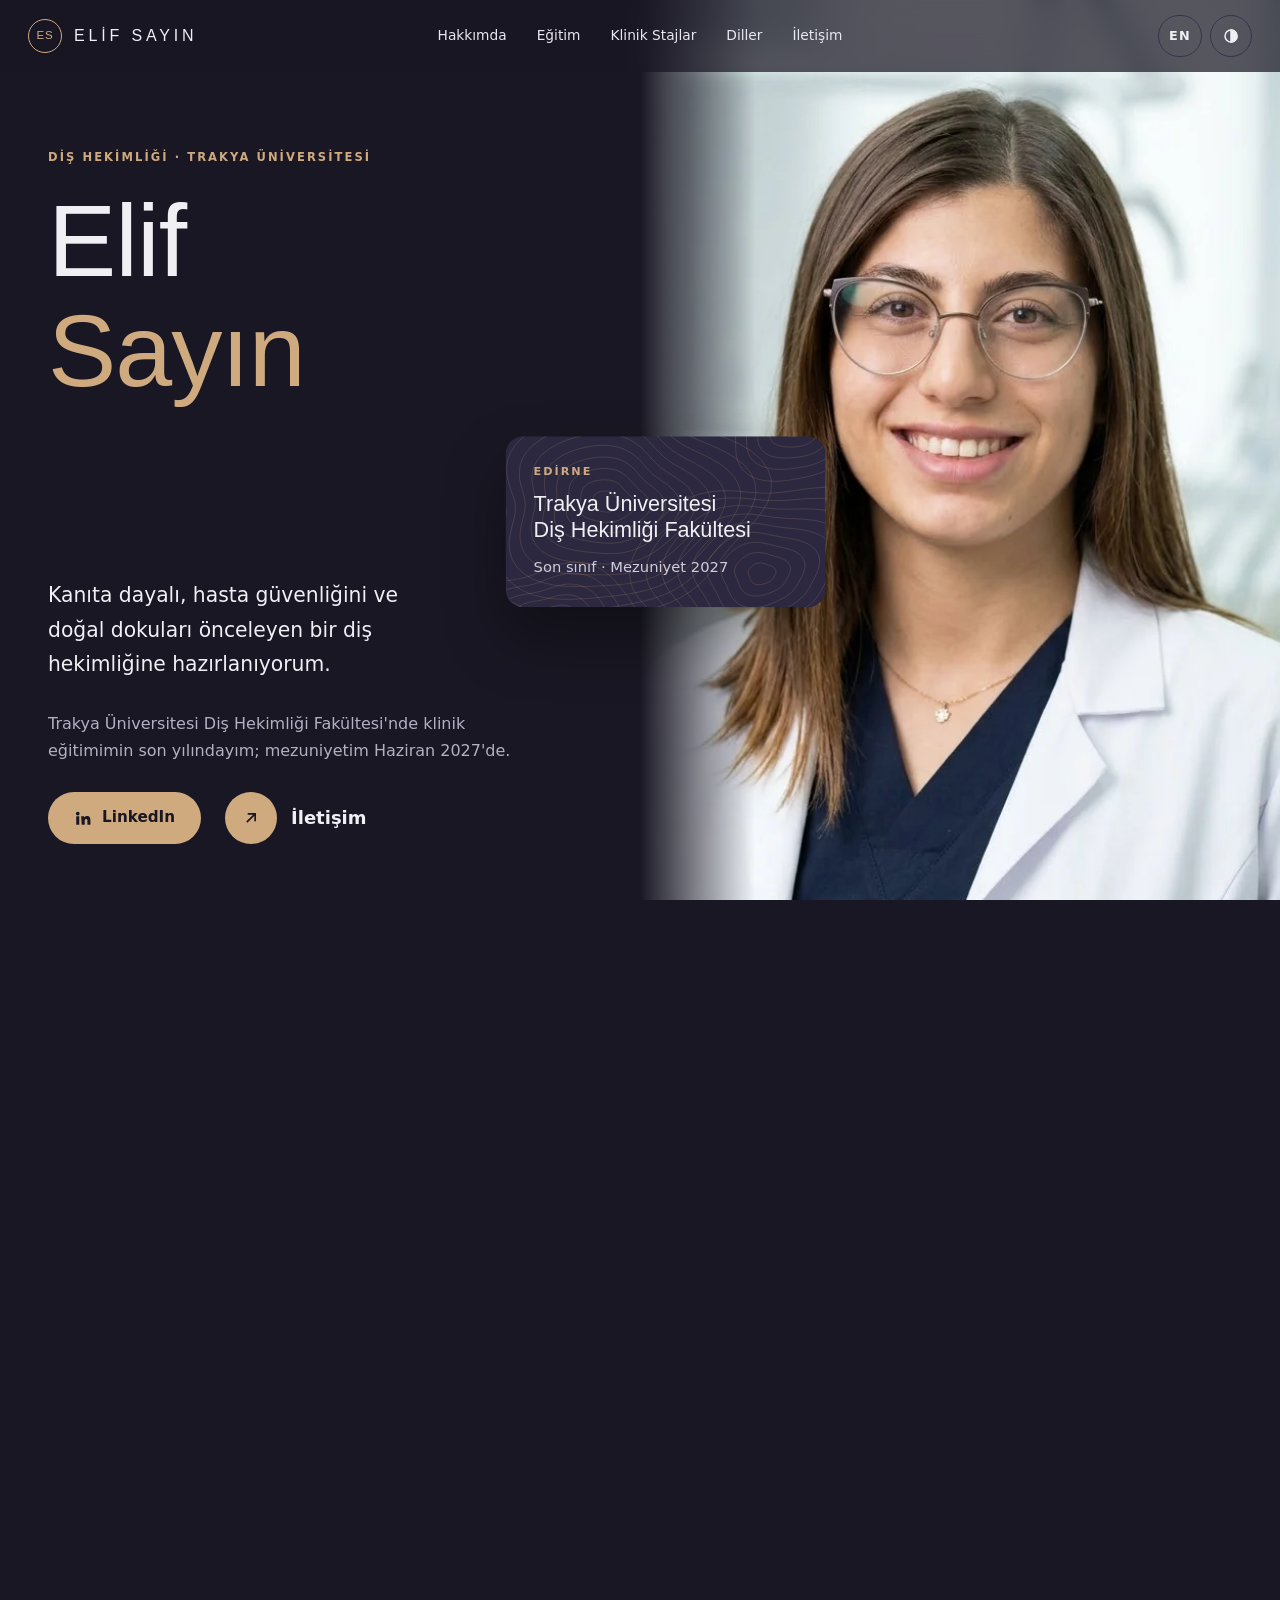
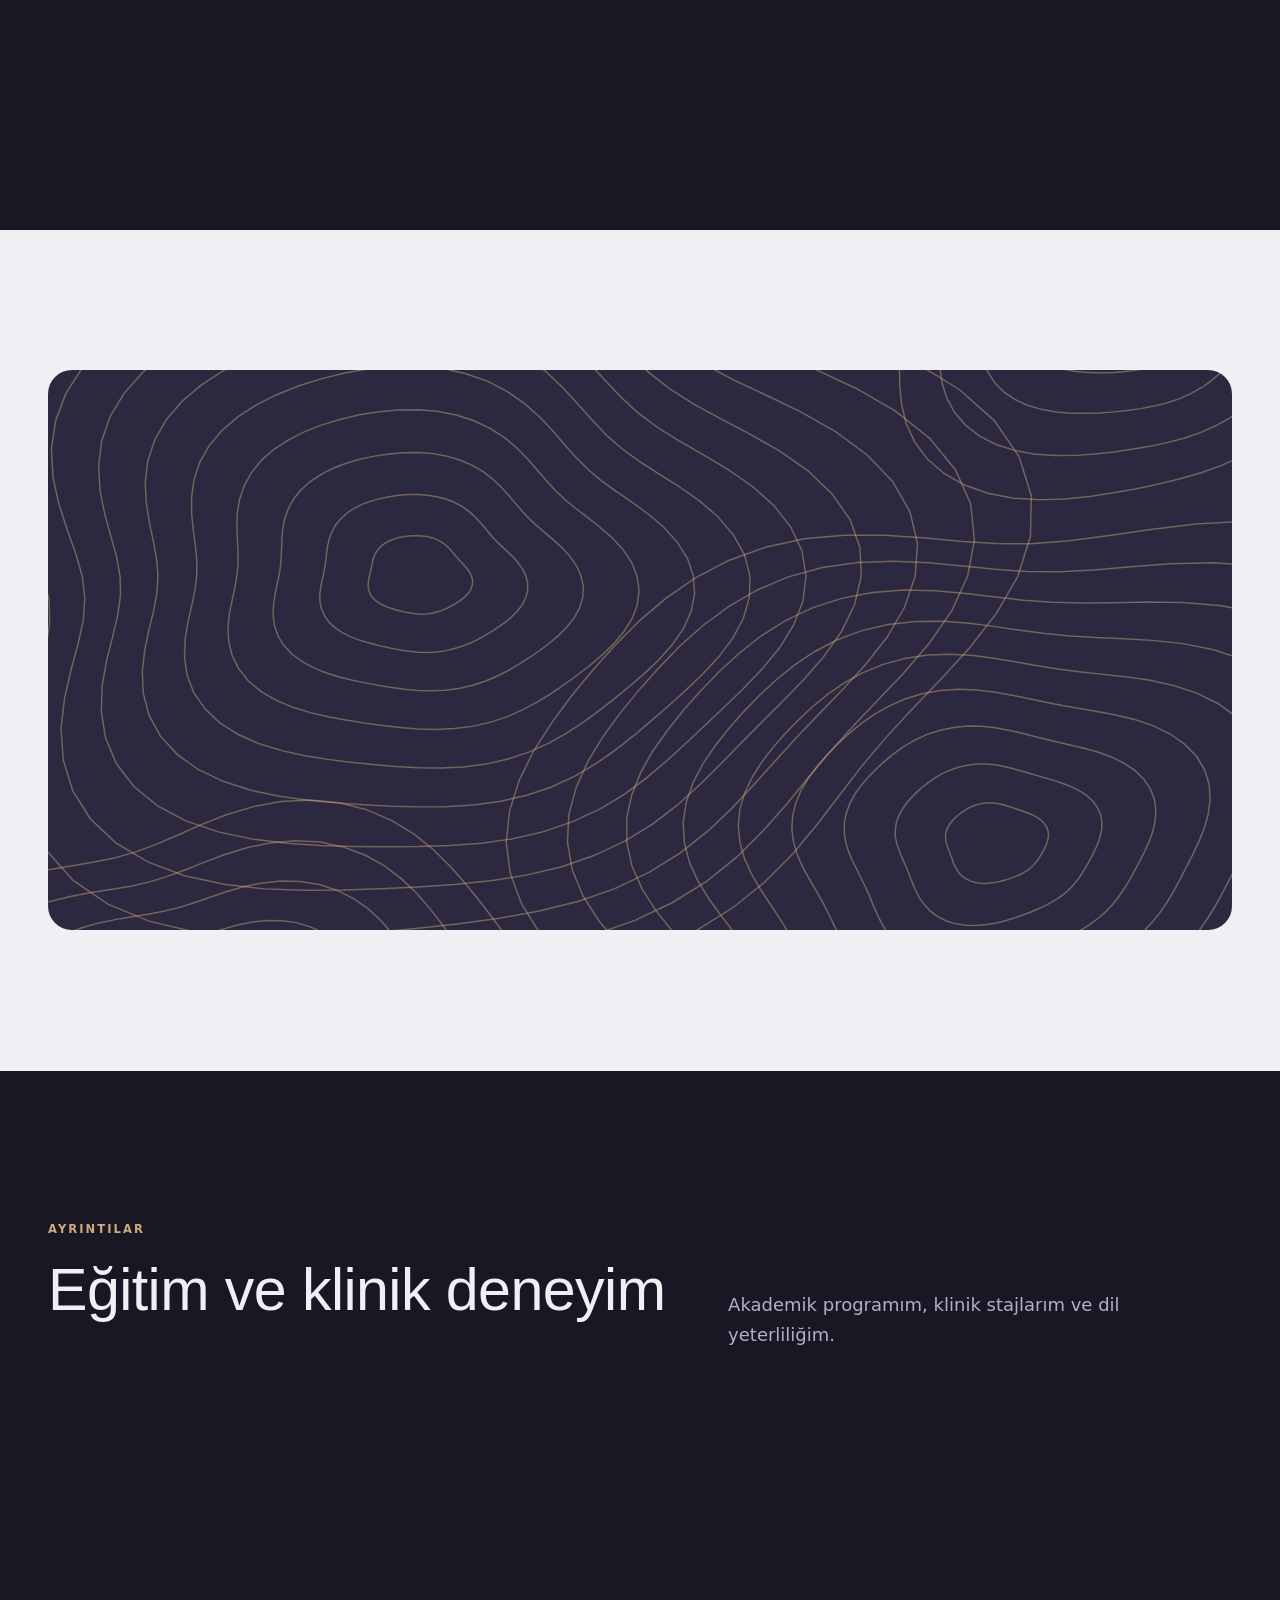
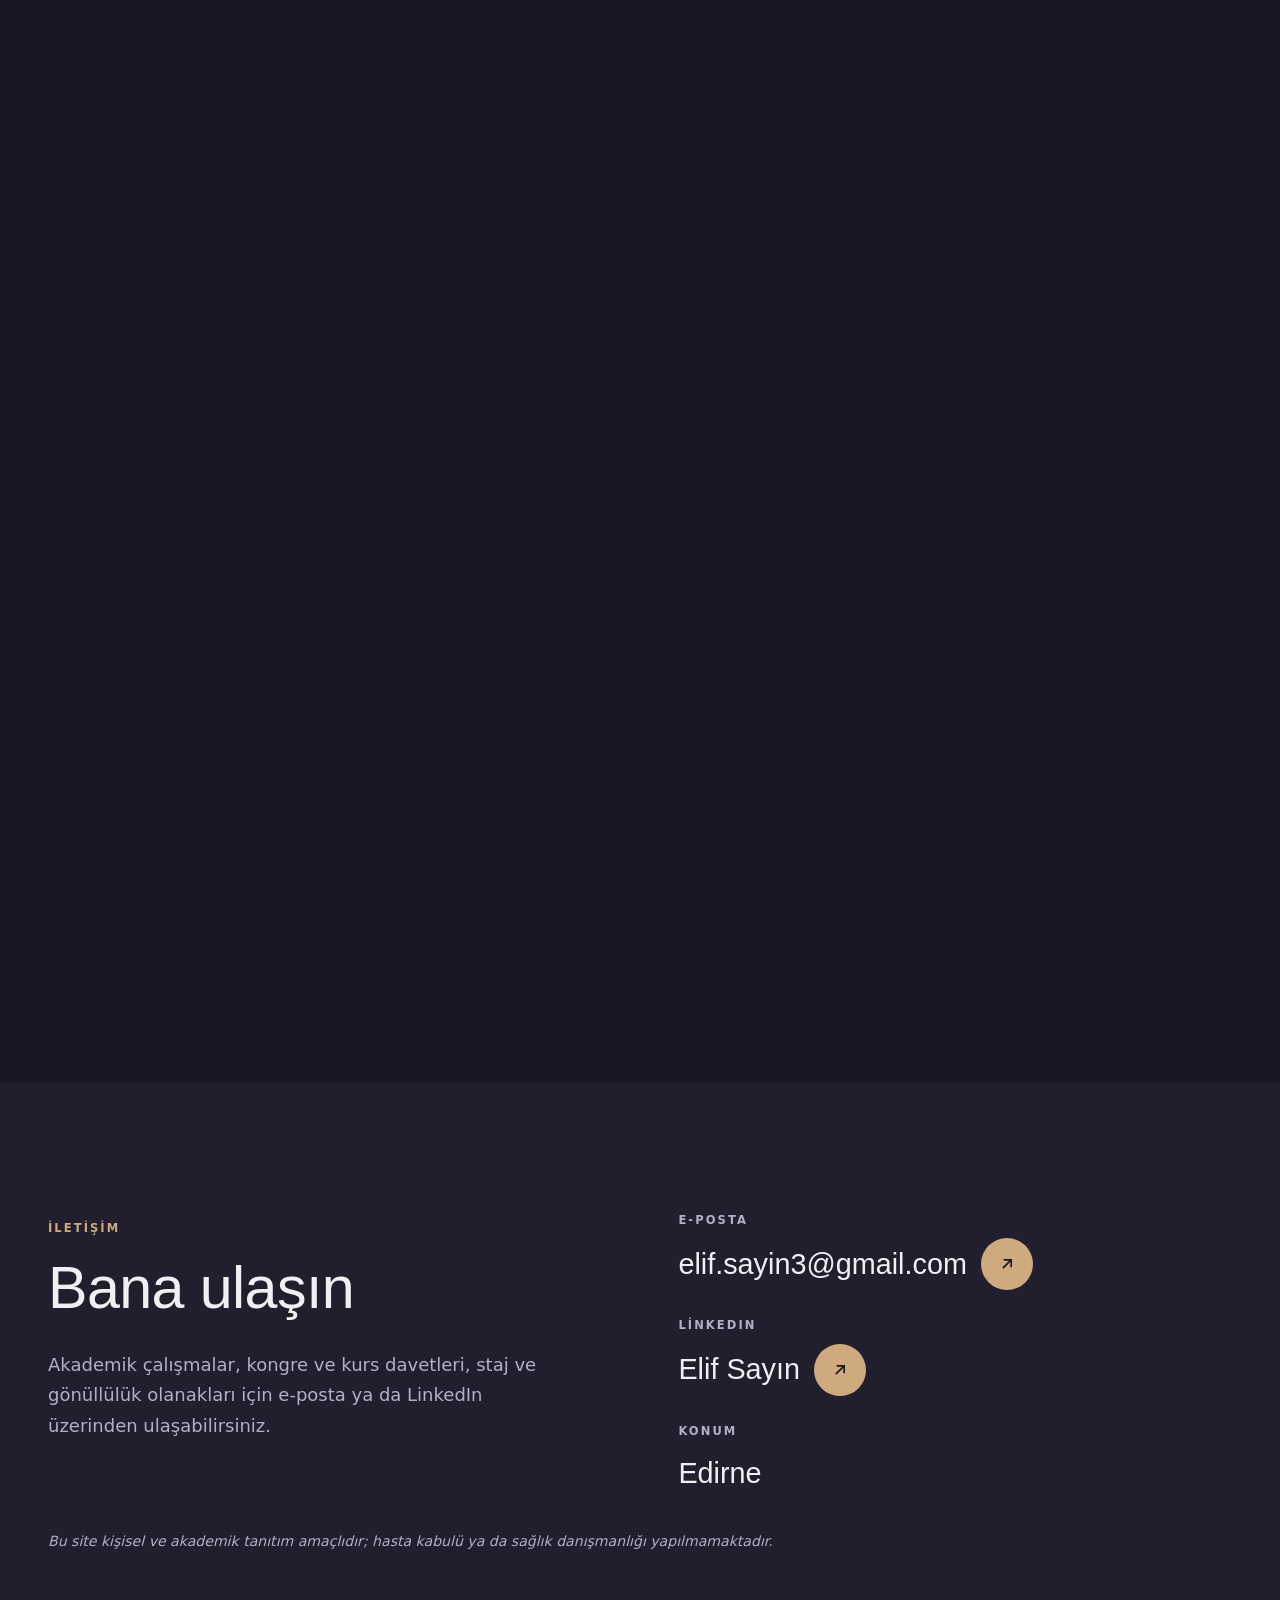
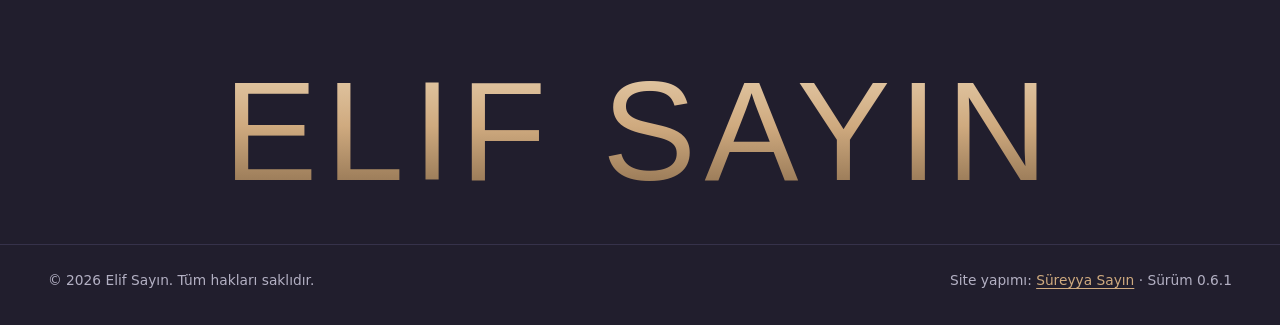
==== commit 6029a6fc: "fix: "öğrenci" ifadesi kaldırıldı, mezuniyet yılı korunuyor (0.6.1) Unvan yazılmadan "Diş Hekimliği " ====
--- a/docs/index.html
+++ b/docs/index.html
@@ -5,8 +5,8 @@
 <meta name="viewport" content="width=device-width, initial-scale=1">
 <meta http-equiv="Content-Security-Policy" content="default-src 'self'; img-src 'self'; style-src 'self'; script-src 'self'; base-uri 'self'; form-action 'none'; object-src 'none'">
 <meta name="referrer" content="strict-origin-when-cross-origin">
-<title>Elif Sayın — Diş Hekimliği Öğrencisi</title>
-<meta name="description" content="Elif Sayın — Trakya Üniversitesi Diş Hekimliği Fakültesi son sınıf öğrencisi. Eğitim, klinik stajlar, dil yeterliliği ve iletişim bilgileri.">
+<title>Elif Sayın — Diş Hekimliği · Trakya Üniversitesi</title>
+<meta name="description" content="Elif Sayın — Trakya Üniversitesi Diş Hekimliği Fakültesi, son sınıf (mezuniyet Haziran 2027). Eğitim, klinik stajlar, dil yeterliliği ve iletişim bilgileri.">
 <link rel="canonical" href="https://elif-sayin.github.io/">
 <link rel="alternate" hreflang="tr" href="https://elif-sayin.github.io/">
 <link rel="alternate" hreflang="en" href="https://elif-sayin.github.io/en/">
@@ -20,13 +20,13 @@
 <meta property="og:locale" content="tr_TR">
 <meta property="og:locale:alternate" content="en_GB">
 <meta property="og:site_name" content="Elif Sayın">
-<meta property="og:title" content="Elif Sayın — Diş Hekimliği Öğrencisi">
-<meta property="og:description" content="Trakya Üniversitesi Diş Hekimliği Fakültesi son sınıf öğrencisi. Akademik ve klinik eğitim özgeçmişi.">
+<meta property="og:title" content="Elif Sayın — Diş Hekimliği · Trakya Üniversitesi">
+<meta property="og:description" content="Trakya Üniversitesi Diş Hekimliği Fakültesi · Son sınıf, mezuniyet Haziran 2027. Akademik ve klinik eğitim özgeçmişi.">
 <meta property="og:url" content="https://elif-sayin.github.io/">
 <meta property="og:image" content="https://elif-sayin.github.io/img/og.jpg">
 <meta property="og:image:width" content="1200">
 <meta property="og:image:height" content="630">
-<meta property="og:image:alt" content="Elif Sayın — Diş Hekimliği Öğrencisi">
+<meta property="og:image:alt" content="Elif Sayın — Diş Hekimliği, Trakya Üniversitesi">
 <meta name="twitter:card" content="summary_large_image">
 
 <script type="application/ld+json">
@@ -34,7 +34,7 @@
   "@context": "https://schema.org",
   "@type": "Person",
   "name": "Elif Sayın",
-  "description": "Trakya Üniversitesi Diş Hekimliği Fakültesi son sınıf öğrencisi",
+  "description": "Trakya Üniversitesi Diş Hekimliği Fakültesi, son sınıf (mezuniyet Haziran 2027)",
   "url": "https://elif-sayin.github.io/",
   "image": "https://elif-sayin.github.io/img/elif.webp",
   "affiliation": { "@type": "CollegeOrUniversity", "name": "Trakya Üniversitesi Diş Hekimliği Fakültesi" },
@@ -76,12 +76,12 @@
 <section class="giris" id="ust" aria-labelledby="ad">
   <div class="giris-metin">
     <div>
-      <span class="etiket">Diş Hekimliği Öğrencisi</span>
+      <span class="etiket">Diş Hekimliği · Trakya Üniversitesi</span>
       <h1 id="ad">Elif <span>Sayın</span></h1>
     </div>
     <div class="giris-alt">
       <p>Kanıta dayalı, hasta güvenliğini ve doğal dokuları önceleyen bir diş hekimliğine hazırlanıyorum.</p>
-      <p class="ince">Trakya Üniversitesi Diş Hekimliği Fakültesi son sınıf öğrencisiyim; klinik eğitimimin son yılındayım.</p>
+      <p class="ince">Trakya Üniversitesi Diş Hekimliği Fakültesi'nde klinik eğitimimin son yılındayım; mezuniyetim Haziran 2027'de.</p>
       <div class="dugmeler">
         <a class="hap" href="https://www.linkedin.com/in/elif-say%C4%B1n-56b216324/" rel="noopener me">
           <svg viewBox="0 0 24 24" fill="currentColor" aria-hidden="true"><path d="M4.98 3.5a2.5 2.5 0 1 1 0 5 2.5 2.5 0 0 1 0-5zM3 9.75h4V21H3zM9.5 9.75h3.8v1.6h.06c.53-1 1.83-2.05 3.77-2.05 4.03 0 4.77 2.65 4.77 6.1V21h-4v-5c0-1.2-.02-2.73-1.66-2.73-1.67 0-1.93 1.3-1.93 2.64V21h-4z"/></svg>
@@ -225,7 +225,7 @@
 <footer class="alt-bilgi">
   <div class="kap">
     <p>© 2026 Elif Sayın. Tüm hakları saklıdır.</p>
-    <p>Site yapımı: <a href="https://sureyyasayin.github.io" rel="noopener">Süreyya Sayın</a> · Sürüm <span data-surum="0.6.0">0.6.0</span></p>
+    <p>Site yapımı: <a href="https://sureyyasayin.github.io" rel="noopener">Süreyya Sayın</a> · Sürüm <span data-surum="0.6.1">0.6.1</span></p>
   </div>
 </footer>
 </body>
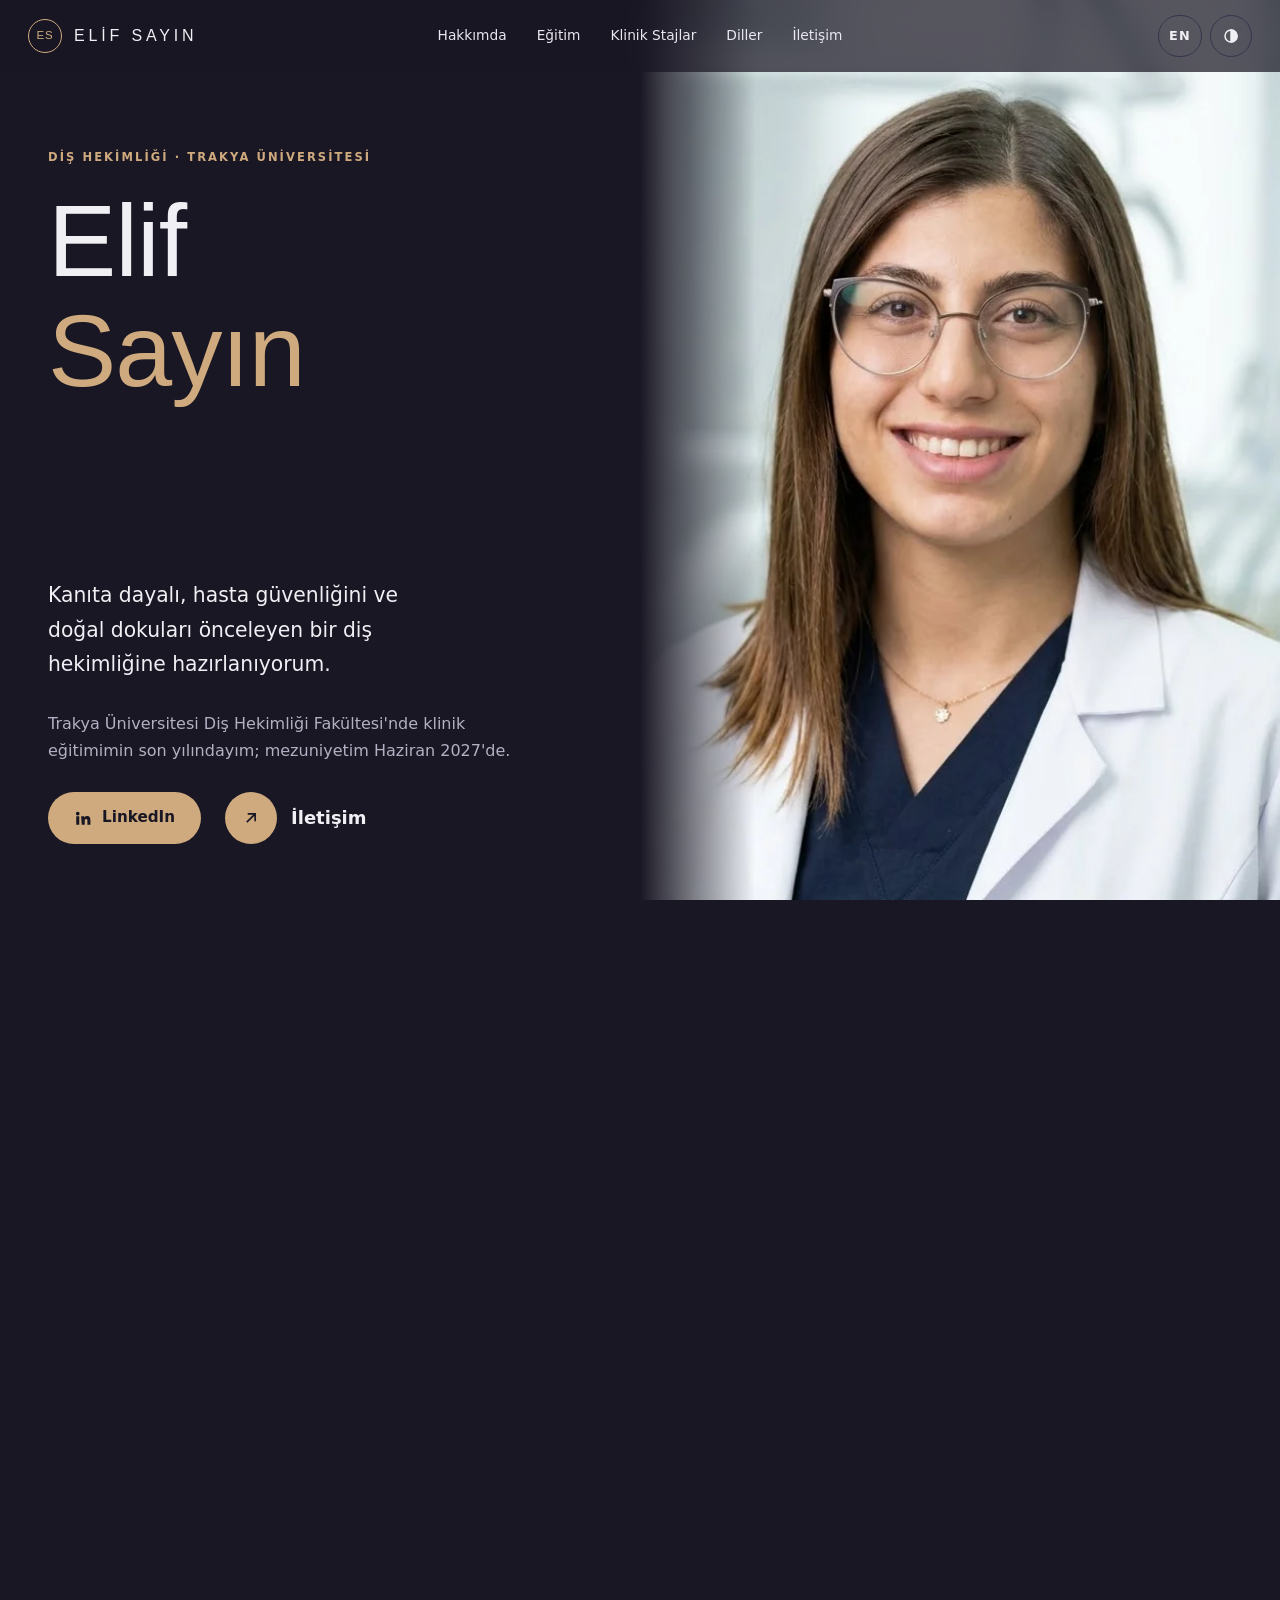
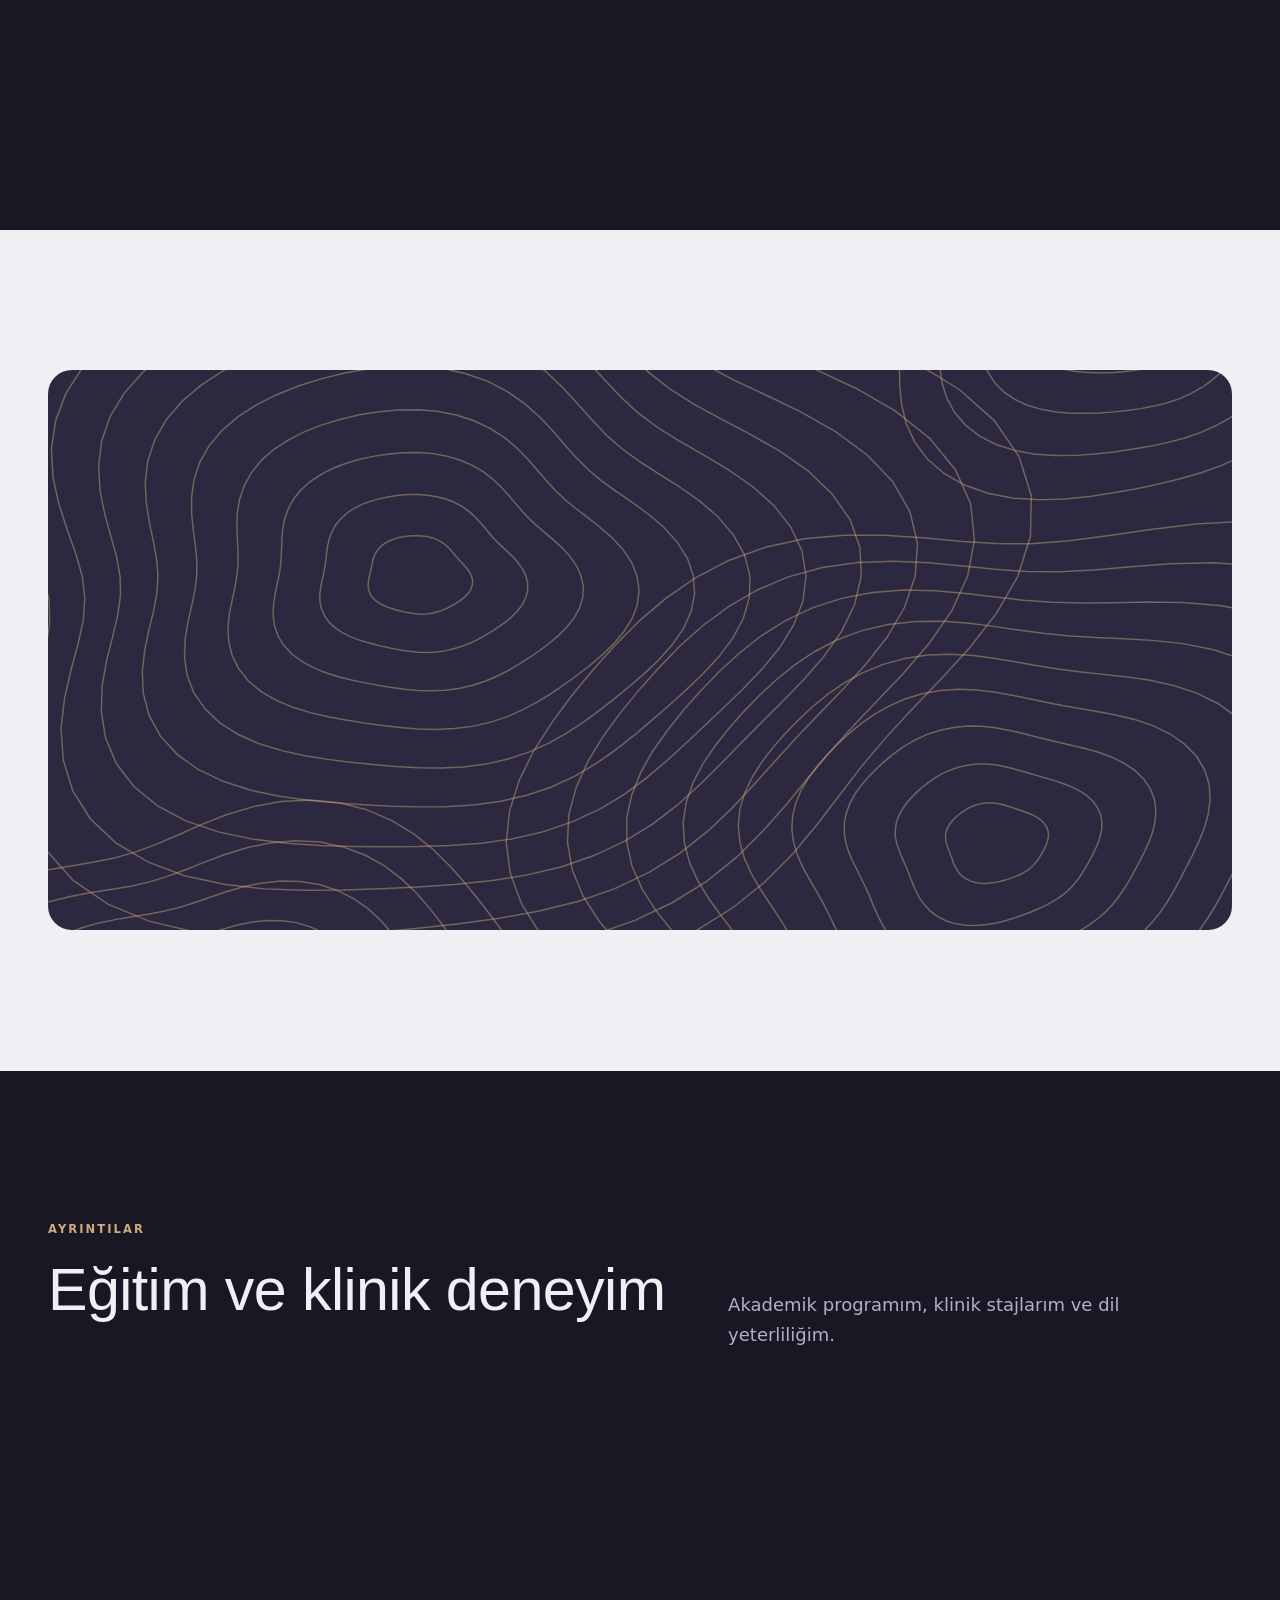
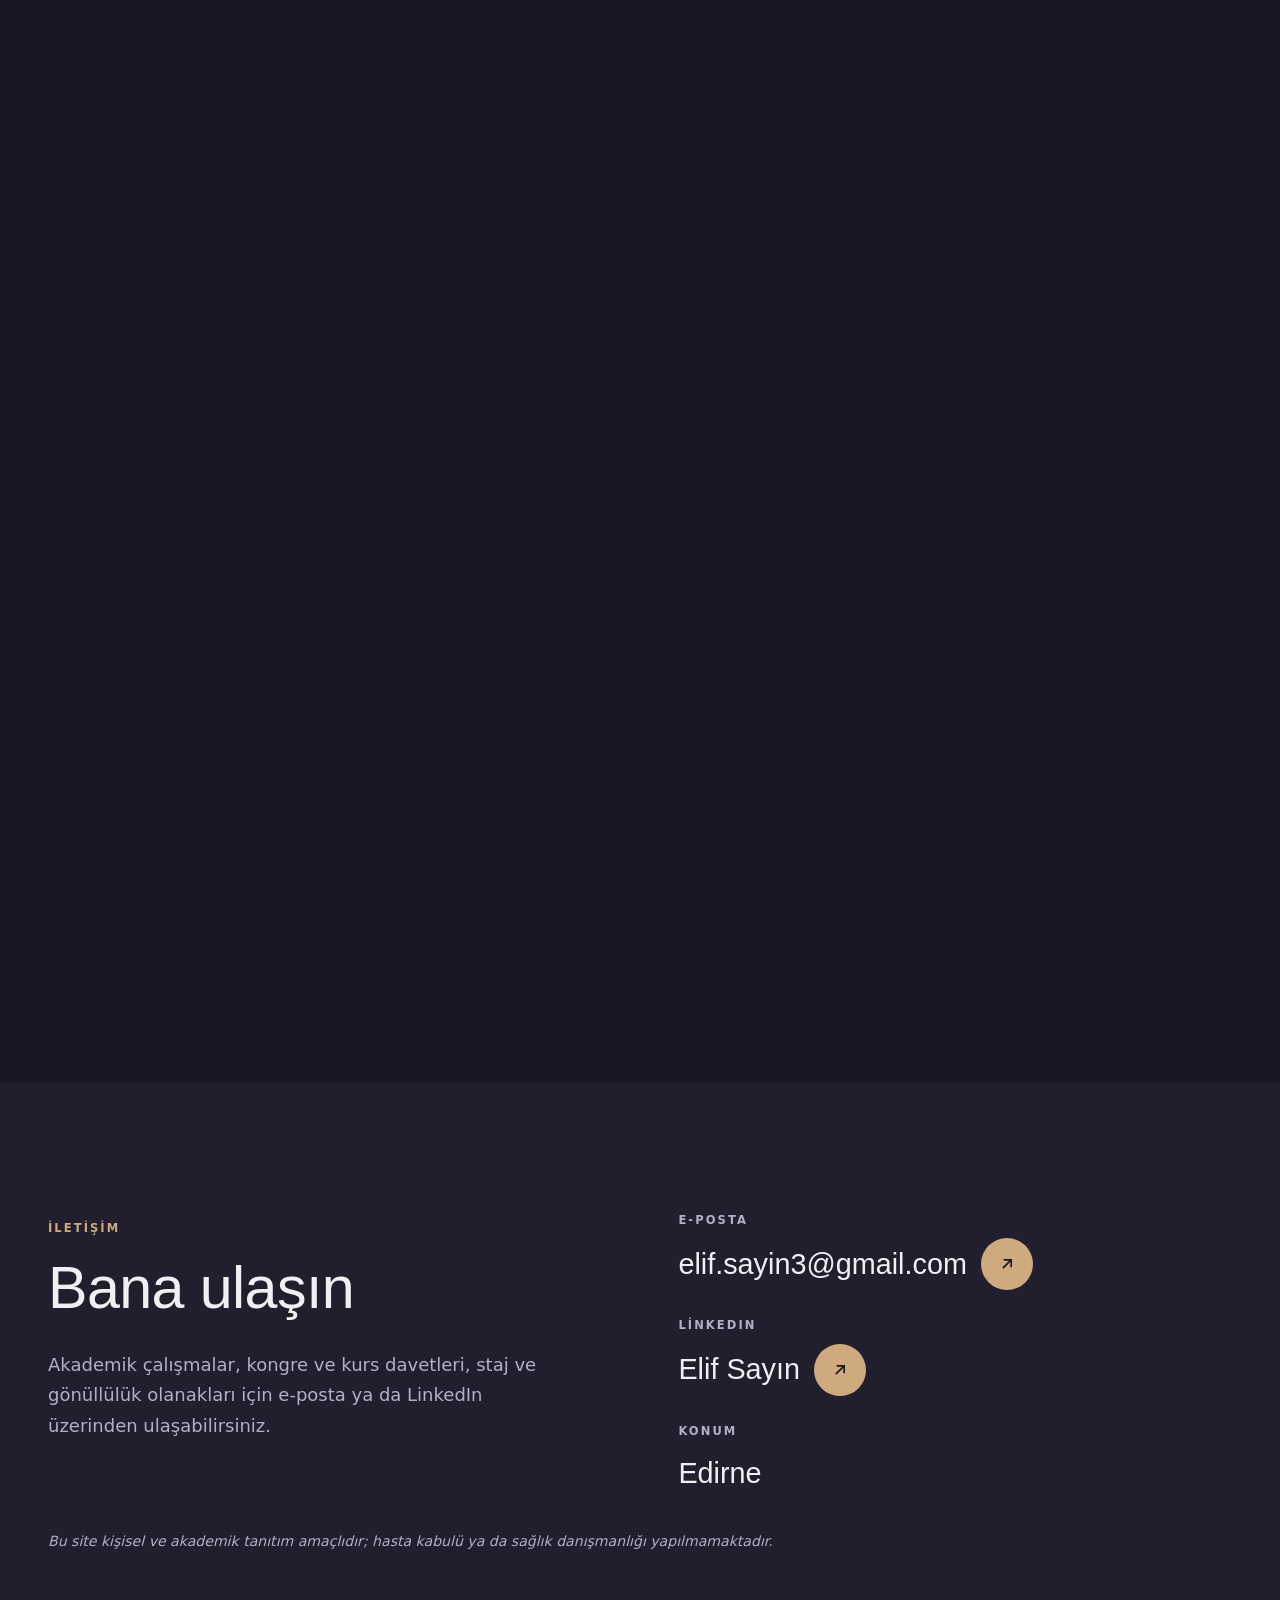
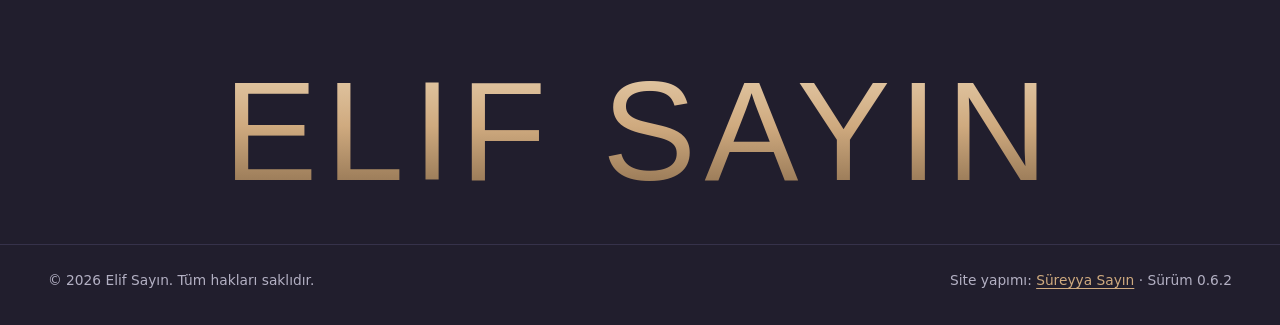
==== commit 0015e147: "fix: giriş bölümündeki yüzen bilgi kartı kaldırıldı (0.6.2) Co-Authored-By: Claude Opus 5.5 <noreply" ====
--- a/docs/index.html
+++ b/docs/index.html
@@ -94,11 +94,6 @@
   <div class="giris-foto">
     <img src="img/elif-buyuk.webp" width="880" height="880" alt="Elif Sayın'ın portresi: beyaz önlüklü, gözlüklü, gülümsüyor">
   </div>
-  <div class="yuzen-kart" aria-hidden="true">
-    <small>Edirne</small>
-    <strong>Trakya Üniversitesi<br>Diş Hekimliği Fakültesi</strong>
-    <span>Son sınıf · Mezuniyet 2027</span>
-  </div>
 </section>
 
 <section class="bolum hakkimda" id="hakkimda" aria-labelledby="hakkimda-baslik">
@@ -225,7 +220,7 @@
 <footer class="alt-bilgi">
   <div class="kap">
     <p>© 2026 Elif Sayın. Tüm hakları saklıdır.</p>
-    <p>Site yapımı: <a href="https://sureyyasayin.github.io" rel="noopener">Süreyya Sayın</a> · Sürüm <span data-surum="0.6.1">0.6.1</span></p>
+    <p>Site yapımı: <a href="https://sureyyasayin.github.io" rel="noopener">Süreyya Sayın</a> · Sürüm <span data-surum="0.6.2">0.6.2</span></p>
   </div>
 </footer>
 </body>
--- a/docs/style.css
+++ b/docs/style.css
@@ -168,22 +168,12 @@
   content: ""; position: absolute; inset: 0;
   background: linear-gradient(90deg, var(--bg) 0%, transparent 18%);
 }
-.yuzen-kart {
-  position: absolute; left: 50%; top: 58%; transform: translate(-42%, -50%); z-index: 2;
-  width: min(320px, 30vw); padding: 26px 28px; border-radius: 18px;
-  background: var(--kart) url("img/kontur.svg") center / cover; color: #efeff4;
-  box-shadow: 0 30px 60px rgba(0, 0, 0, .35);
-}
-.yuzen-kart small { display: block; color: var(--gold); font-size: .7rem; font-weight: 600; letter-spacing: .18em; text-transform: uppercase; margin-bottom: 10px; }
-.yuzen-kart strong { display: block; font-family: var(--geo); font-weight: 500; font-size: 1.35rem; line-height: 1.2; margin-bottom: 8px; color: #efeff4; }
-.yuzen-kart span { color: #cfcdda; font-size: .92rem; }
 
 @media (max-width: 960px) {
   .giris { grid-template-columns: 1fr; min-height: 0; }
   .giris-foto { order: -2; height: 66vh; max-height: 600px; }
   .giris-foto::after { background: linear-gradient(0deg, var(--bg) 0%, transparent 30%); }
   .giris-metin { padding: 8px 24px 48px; }
-  .yuzen-kart { order: -1; position: relative; left: auto; top: auto; transform: none; width: auto; margin: -72px 24px 28px; padding: 20px 22px; }
 }
 
 /* Bölümler */
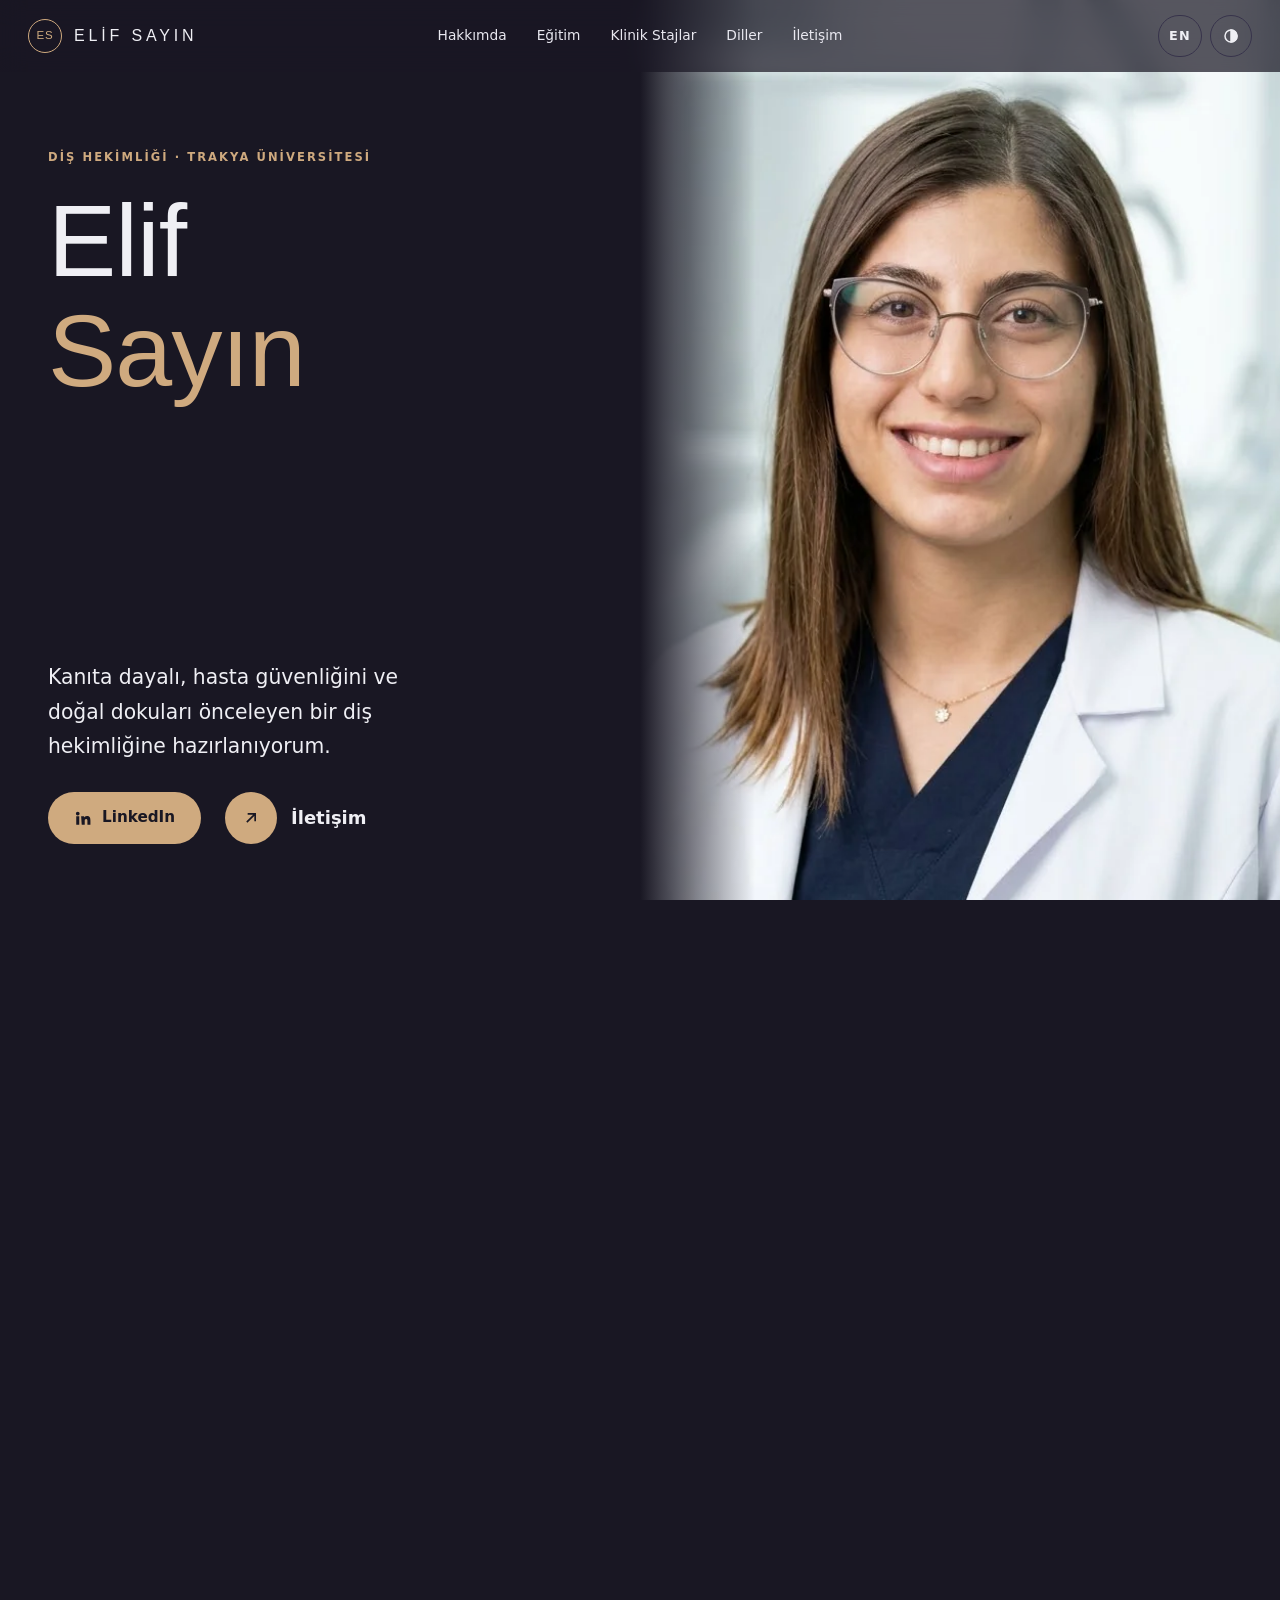
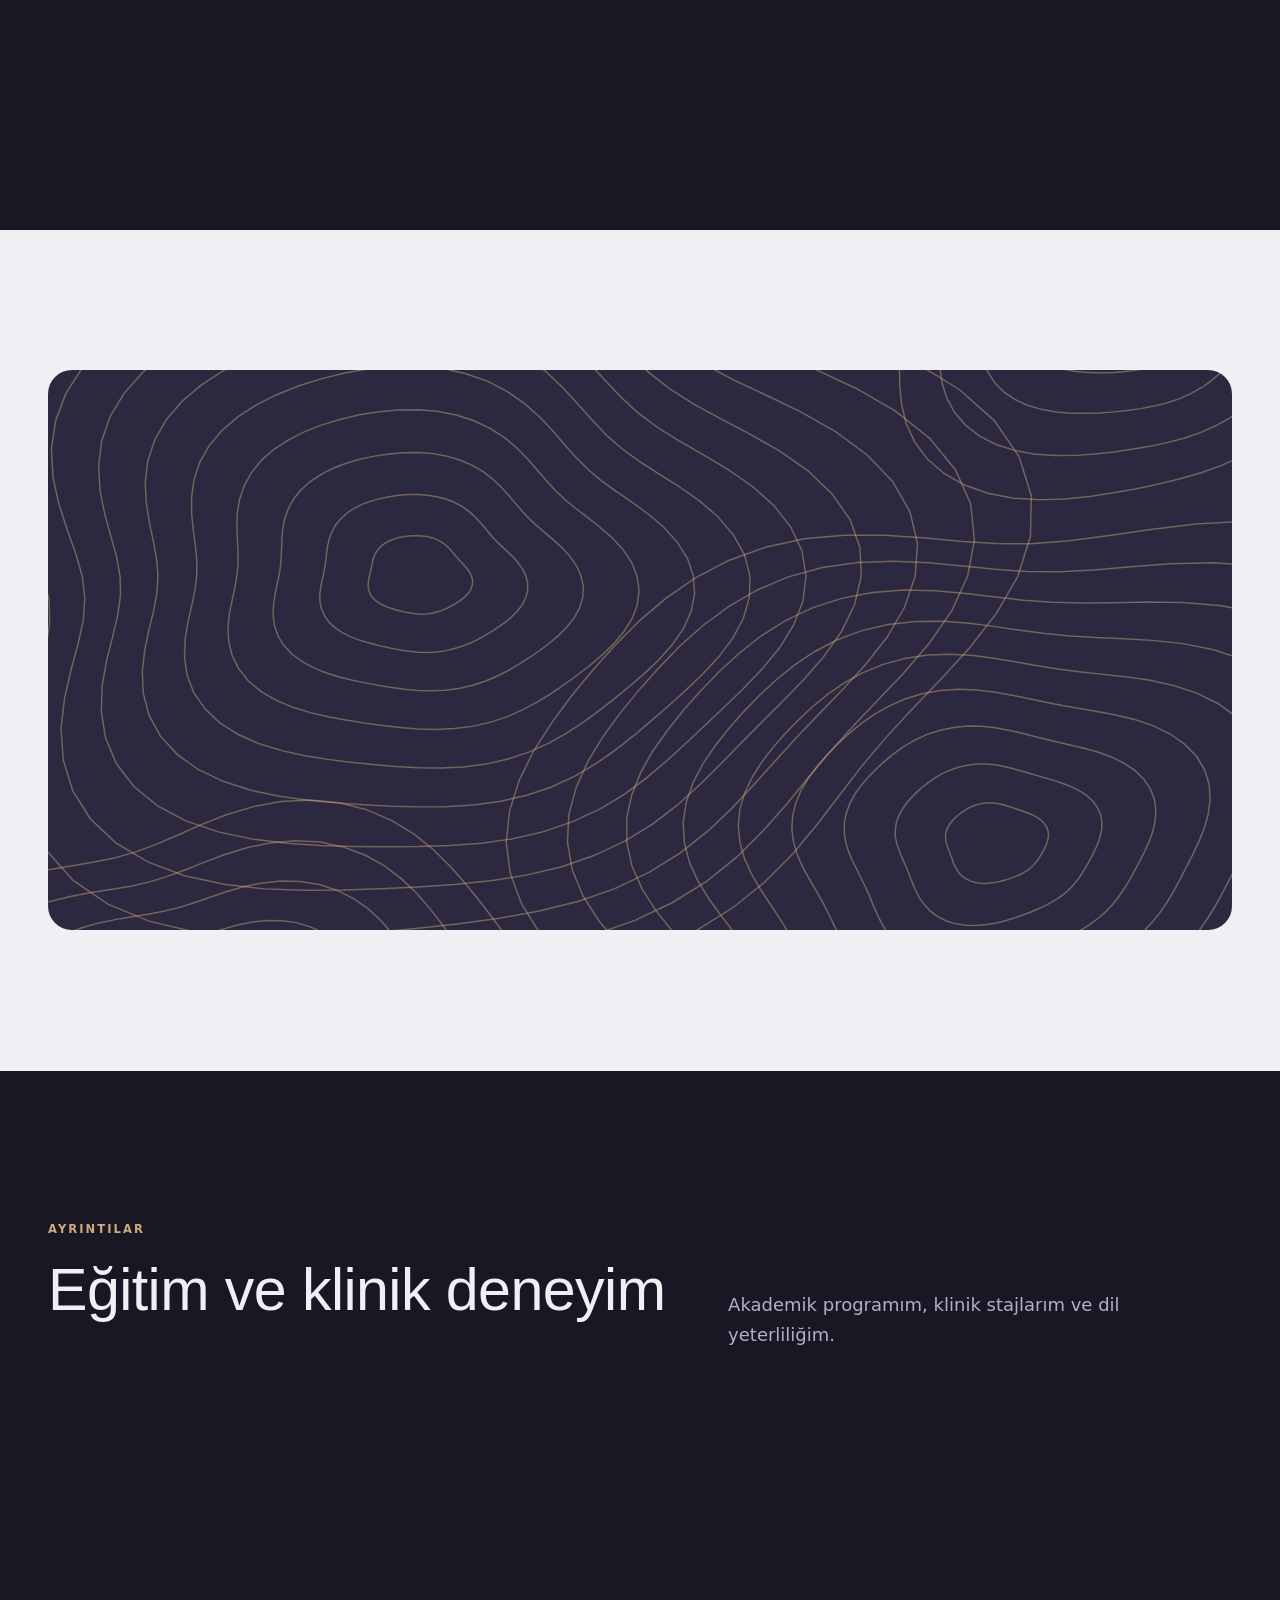
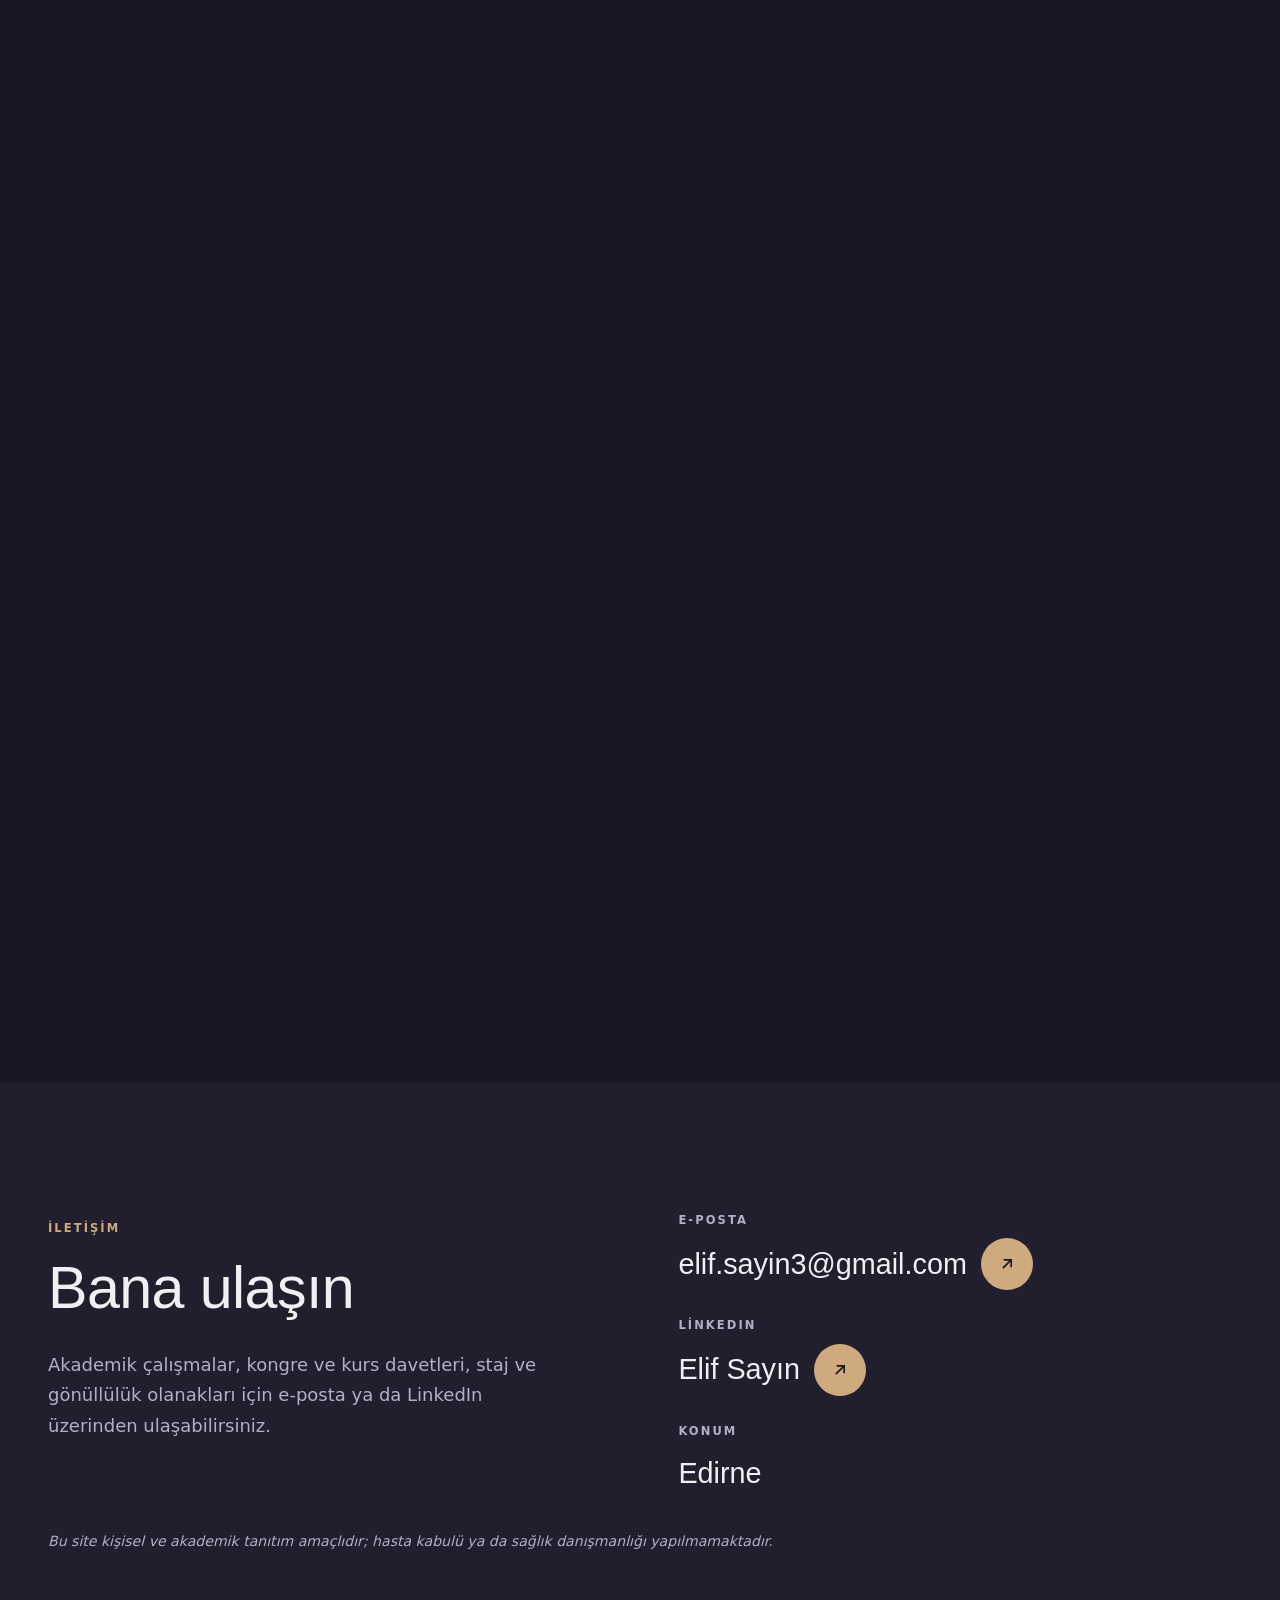
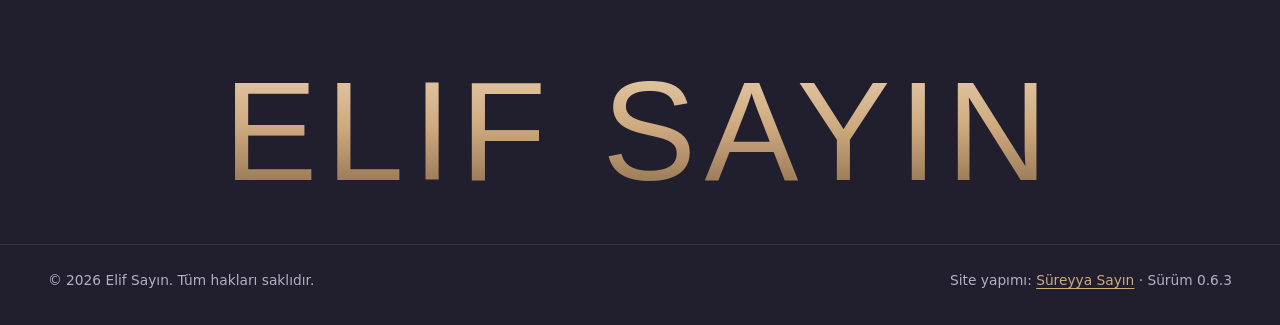
==== commit 6196fe18: "fix: girişteki tekrar eden fakülte/mezuniyet cümlesi kaldırıldı (0.6.3) Co-Authored-By: Claude Opus " ====
--- a/docs/index.html
+++ b/docs/index.html
@@ -81,7 +81,6 @@
     </div>
     <div class="giris-alt">
       <p>Kanıta dayalı, hasta güvenliğini ve doğal dokuları önceleyen bir diş hekimliğine hazırlanıyorum.</p>
-      <p class="ince">Trakya Üniversitesi Diş Hekimliği Fakültesi'nde klinik eğitimimin son yılındayım; mezuniyetim Haziran 2027'de.</p>
       <div class="dugmeler">
         <a class="hap" href="https://www.linkedin.com/in/elif-say%C4%B1n-56b216324/" rel="noopener me">
           <svg viewBox="0 0 24 24" fill="currentColor" aria-hidden="true"><path d="M4.98 3.5a2.5 2.5 0 1 1 0 5 2.5 2.5 0 0 1 0-5zM3 9.75h4V21H3zM9.5 9.75h3.8v1.6h.06c.53-1 1.83-2.05 3.77-2.05 4.03 0 4.77 2.65 4.77 6.1V21h-4v-5c0-1.2-.02-2.73-1.66-2.73-1.67 0-1.93 1.3-1.93 2.64V21h-4z"/></svg>
@@ -220,7 +219,7 @@
 <footer class="alt-bilgi">
   <div class="kap">
     <p>© 2026 Elif Sayın. Tüm hakları saklıdır.</p>
-    <p>Site yapımı: <a href="https://sureyyasayin.github.io" rel="noopener">Süreyya Sayın</a> · Sürüm <span data-surum="0.6.2">0.6.2</span></p>
+    <p>Site yapımı: <a href="https://sureyyasayin.github.io" rel="noopener">Süreyya Sayın</a> · Sürüm <span data-surum="0.6.3">0.6.3</span></p>
   </div>
 </footer>
 </body>
